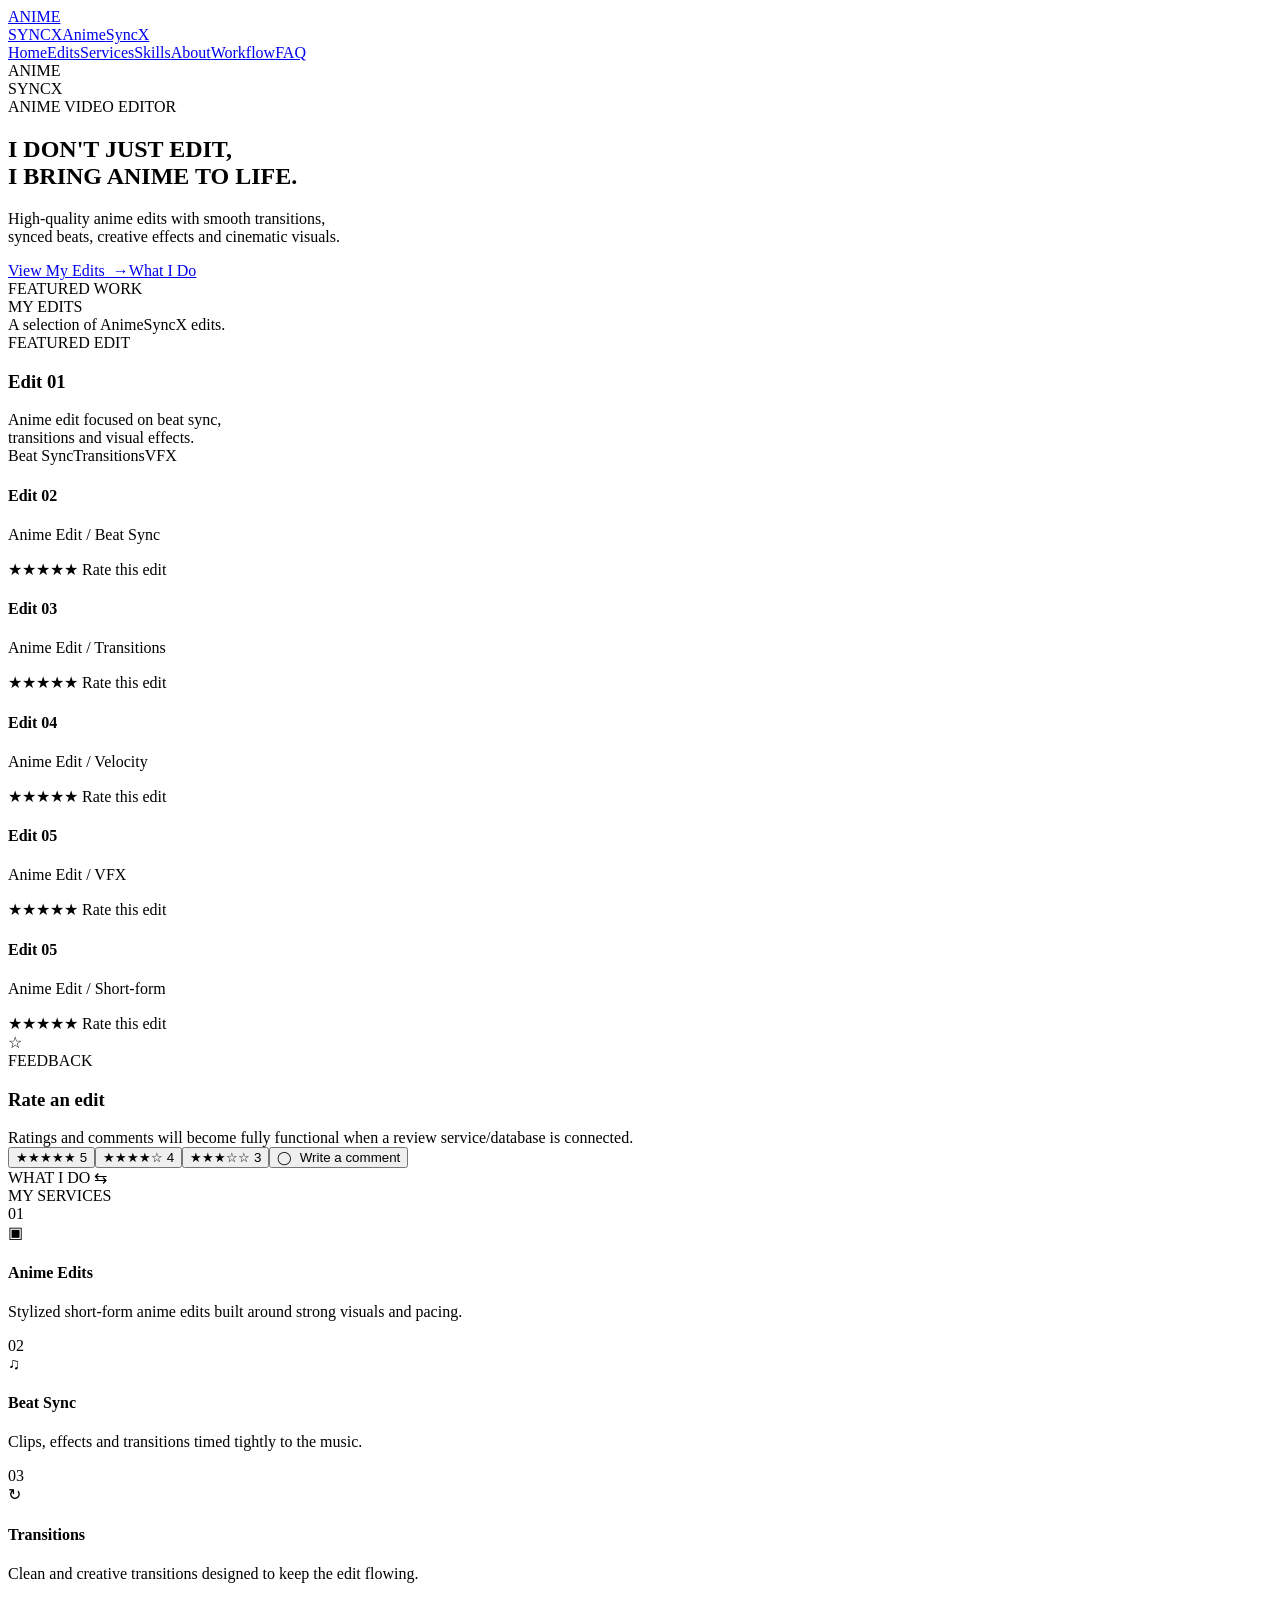
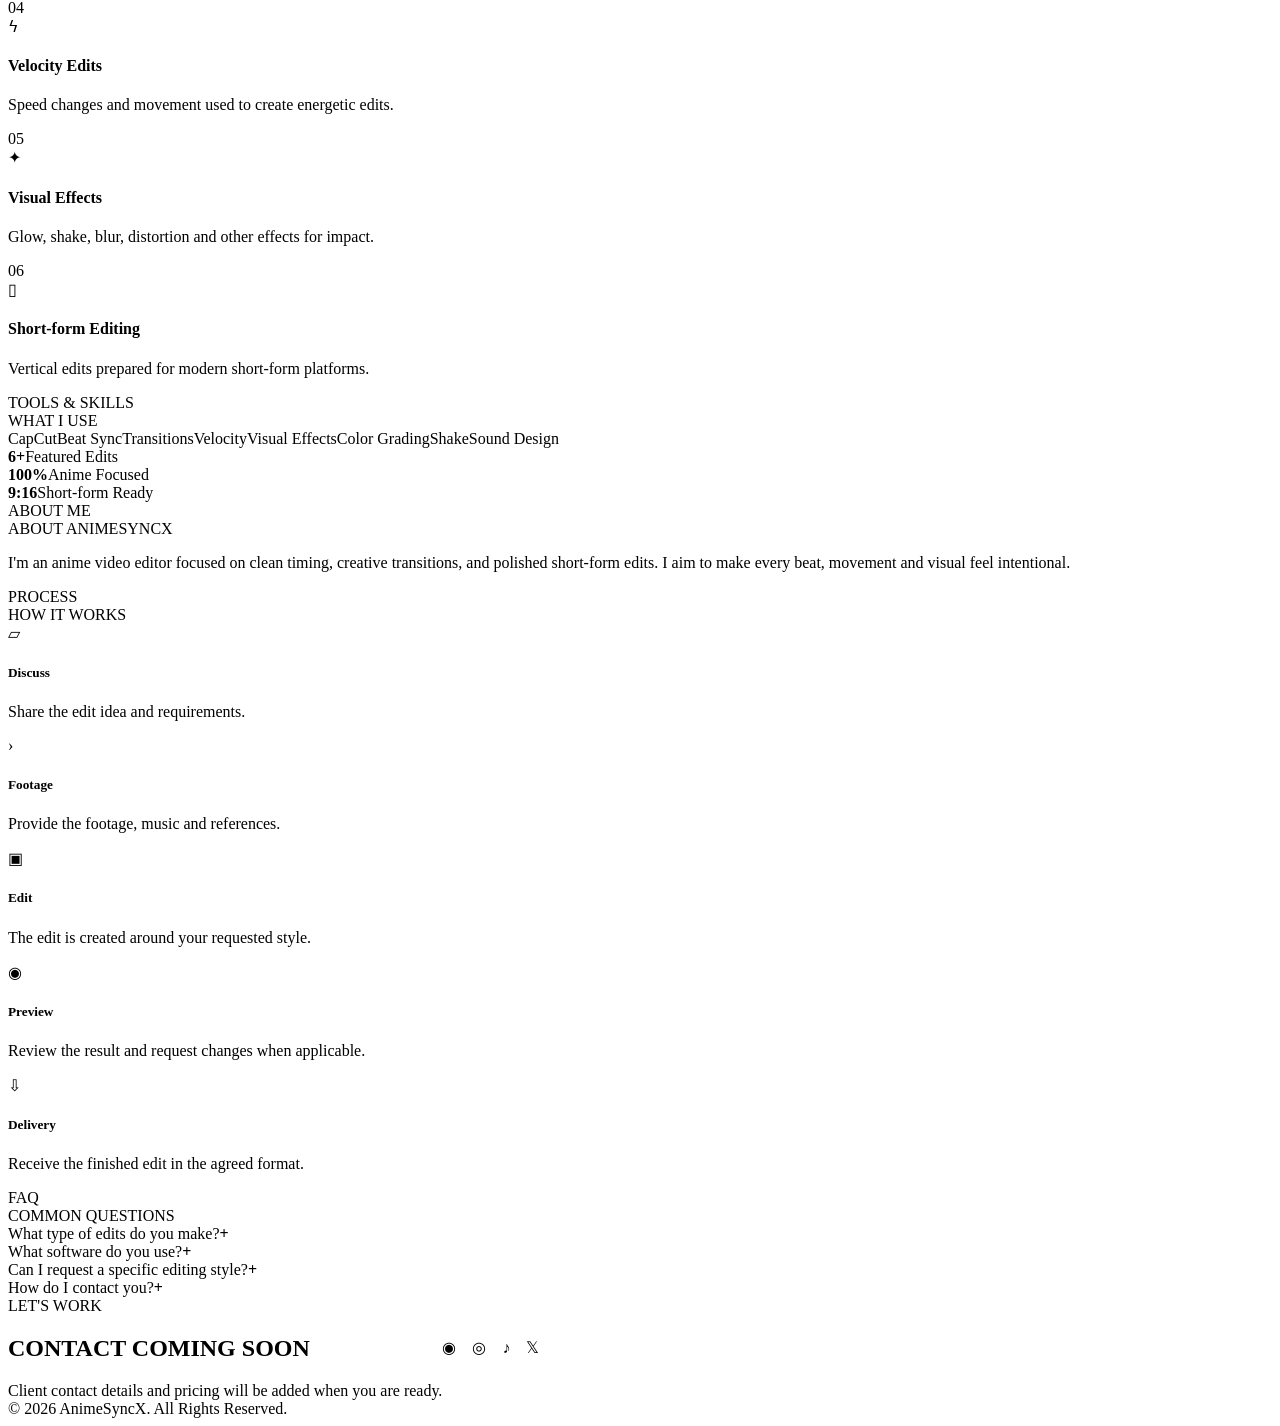
==== index.html @ 81551f5c "Rename index-1.html to index.html" ====
<!doctype html>
<html lang="en">
<head>
<meta charset="utf-8">
<meta name="viewport" content="width=device-width,initial-scale=1">
<title>AnimeSyncX — Anime Video Editor</title>
<meta name="description" content="AnimeSyncX anime video editing portfolio. Beat sync, transitions, velocity, VFX and short-form edits.">
<link rel="stylesheet" href="style.css">
</head>
<body>
<header class="nav">
  <div class="nav-inner">
    <a class="brand" href="#home"><span class="brand-logo">ANIME<br>SYNCX</span><span>Anime<span>SyncX</span></span></a>
    <nav class="nav-links">
      <a href="#home">Home</a><a href="#edits">Edits</a><a href="#services">Services</a><a href="#skills">Skills</a><a href="#about">About</a><a href="#workflow">Workflow</a><a href="#faq">FAQ</a>
    </nav>
  </div>
</header>

<main id="home">
<section class="hero">
  <div class="container hero-inner">
    <div class="hero-logo"><div class="mark">ANIME<br>SYNCX</div></div>
    <div>
      <div class="kicker">ANIME VIDEO EDITOR</div>
      <h1>I DON'T JUST EDIT,<br>I BRING <span>ANIME</span> TO LIFE.</h1>
      <p>High-quality anime edits with smooth transitions,<br>synced beats, creative effects and cinematic visuals.</p>
      <div class="btns"><a class="btn" href="#edits">View My Edits&nbsp; →</a><a class="btn alt" href="#services">What I Do</a></div>
    </div>
  </div>
</section>

<section id="edits" class="feature">
<div class="container">
  <div class="feature-grid">
    <div><div class="section-kicker">FEATURED WORK</div><div class="section-title">MY <span>EDITS</span></div><div class="small">A selection of AnimeSyncX edits.</div></div>
    <div class="featured-card">
      <div class="video" style="background-image:var(--main)"></div>
      <div class="feature-copy"><div class="section-kicker">FEATURED EDIT</div><h3>Edit 01</h3><div class="small">Anime edit focused on beat sync,<br>transitions and visual effects.</div><div class="tags"><span class="tag">Beat Sync</span><span class="tag">Transitions</span><span class="tag">VFX</span></div></div>
    </div>
  </div>
  <div class="cards">
    <article class="card"><div class="thumb" style="background-image:var(--card1)"></div><div class="card-body"><h4>Edit 02</h4><p>Anime Edit / Beat Sync</p><div class="stars">★★★★★ <span class="rate">Rate this edit</span></div></div></article>
    <article class="card"><div class="thumb" style="background-image:var(--card2)"></div><div class="card-body"><h4>Edit 03</h4><p>Anime Edit / Transitions</p><div class="stars">★★★★★ <span class="rate">Rate this edit</span></div></div></article>
    <article class="card"><div class="thumb" style="background-image:var(--card3)"></div><div class="card-body"><h4>Edit 04</h4><p>Anime Edit / Velocity</p><div class="stars">★★★★★ <span class="rate">Rate this edit</span></div></div></article>
    <article class="card"><div class="thumb" style="background-image:var(--card4)"></div><div class="card-body"><h4>Edit 05</h4><p>Anime Edit / VFX</p><div class="stars">★★★★★ <span class="rate">Rate this edit</span></div></div></article>
    <article class="card"><div class="thumb" style="background-image:var(--card5)"></div><div class="card-body"><h4>Edit 05</h4><p>Anime Edit / Short-form</p><div class="stars">★★★★★ <span class="rate">Rate this edit</span></div></div></article>
  </div>
</div>
</section>

<section class="feedback"><div class="container feedback-box">
  <div class="feedback-icon">☆</div>
  <div><div class="section-kicker">FEEDBACK</div><h3>Rate an edit</h3><div class="small">Ratings and comments will become fully functional when a review service/database is connected.</div></div>
  <div class="feedback-actions"><button class="rating-btn"><span>★★★★★</span> 5</button><button class="rating-btn"><span>★★★★</span>☆ 4</button><button class="rating-btn"><span>★★★</span>☆☆ 3</button><button class="comment-btn">◯ &nbsp;Write a comment</button></div>
</div></section>

<section id="services" class="services"><div class="container service-grid">
  <div><div class="section-kicker">WHAT I DO ⇆</div><div class="section-title">MY <span>SERVICES</span></div></div>
  <div class="services-list">
    <article class="service"><span class="service-num">01</span><div class="service-icon">▣</div><h4>Anime Edits</h4><p>Stylized short-form anime edits built around strong visuals and pacing.</p></article>
    <article class="service"><span class="service-num">02</span><div class="service-icon">♫</div><h4>Beat Sync</h4><p>Clips, effects and transitions timed tightly to the music.</p></article>
    <article class="service"><span class="service-num">03</span><div class="service-icon">↻</div><h4>Transitions</h4><p>Clean and creative transitions designed to keep the edit flowing.</p></article>
    <article class="service"><span class="service-num">04</span><div class="service-icon">ϟ</div><h4>Velocity Edits</h4><p>Speed changes and movement used to create energetic edits.</p></article>
    <article class="service"><span class="service-num">05</span><div class="service-icon">✦</div><h4>Visual Effects</h4><p>Glow, shake, blur, distortion and other effects for impact.</p></article>
    <article class="service"><span class="service-num">06</span><div class="service-icon">▯</div><h4>Short-form Editing</h4><p>Vertical edits prepared for modern short-form platforms.</p></article>
  </div>
</div></section>

<section class="info">
<div id="skills" class="skills"><div class="container" style="width:auto;margin:0"><div class="section-kicker">TOOLS &amp; SKILLS</div><div class="section-title">WHAT I <span>USE</span></div>
<div class="pills"><span class="pill">CapCut</span><span class="pill">Beat Sync</span><span class="pill">Transitions</span><span class="pill">Velocity</span><span class="pill">Visual Effects</span><span class="pill">Color Grading</span><span class="pill">Shake</span><span class="pill">Sound Design</span></div>
<div class="stats"><div class="stat"><strong>6+</strong><span>Featured Edits</span></div><div class="stat"><strong>100%</strong><span>Anime Focused</span></div><div class="stat"><strong>9:16</strong><span>Short-form Ready</span></div></div></div></div>
<div id="about" class="about"><div class="section-kicker">ABOUT ME</div><div class="section-title">ABOUT <span>ANIMESYNCX</span></div><p>I'm an anime video editor focused on clean timing, creative transitions, and polished short-form edits. I aim to make every beat, movement and visual feel intentional.</p></div>
</section>

<section id="workflow" class="workflow-faq">
<div class="workflow"><div class="container" style="width:auto"><div class="section-kicker">PROCESS</div><div class="section-title">HOW IT <span>WORKS</span></div>
<div class="steps"><div class="step"><div class="ico">▱</div><h5>Discuss</h5><p>Share the edit idea and requirements.</p></div><div class="step"><div class="ico">›</div><h5>Footage</h5><p>Provide the footage, music and references.</p></div><div class="step"><div class="ico">▣</div><h5>Edit</h5><p>The edit is created around your requested style.</p></div><div class="step"><div class="ico">◉</div><h5>Preview</h5><p>Review the result and request changes when applicable.</p></div><div class="step"><div class="ico">⇩</div><h5>Delivery</h5><p>Receive the finished edit in the agreed format.</p></div></div></div></div>
<div id="faq" class="faq"><div class="section-kicker">FAQ</div><div class="section-title">COMMON <span>QUESTIONS</span></div>
<div class="faq-item">What type of edits do you make?<b>+</b></div><div class="faq-item">What software do you use?<b>+</b></div><div class="faq-item">Can I request a specific editing style?<b>+</b></div><div class="faq-item">How do I contact you?<b>+</b></div></div>
</section>

<section class="contact"><div class="container" style="display:flex;align-items:center"><div><div class="section-kicker">LET'S WORK</div><h2>CONTACT <span>COMING SOON</span></h2><div class="small">Client contact details and pricing will be added when you are ready.</div></div><div class="social">◉　◎　♪　𝕏</div></div></section>
<footer class="footer">© 2026 AnimeSyncX. All Rights Reserved.</footer>
</main>
</body>
</html>
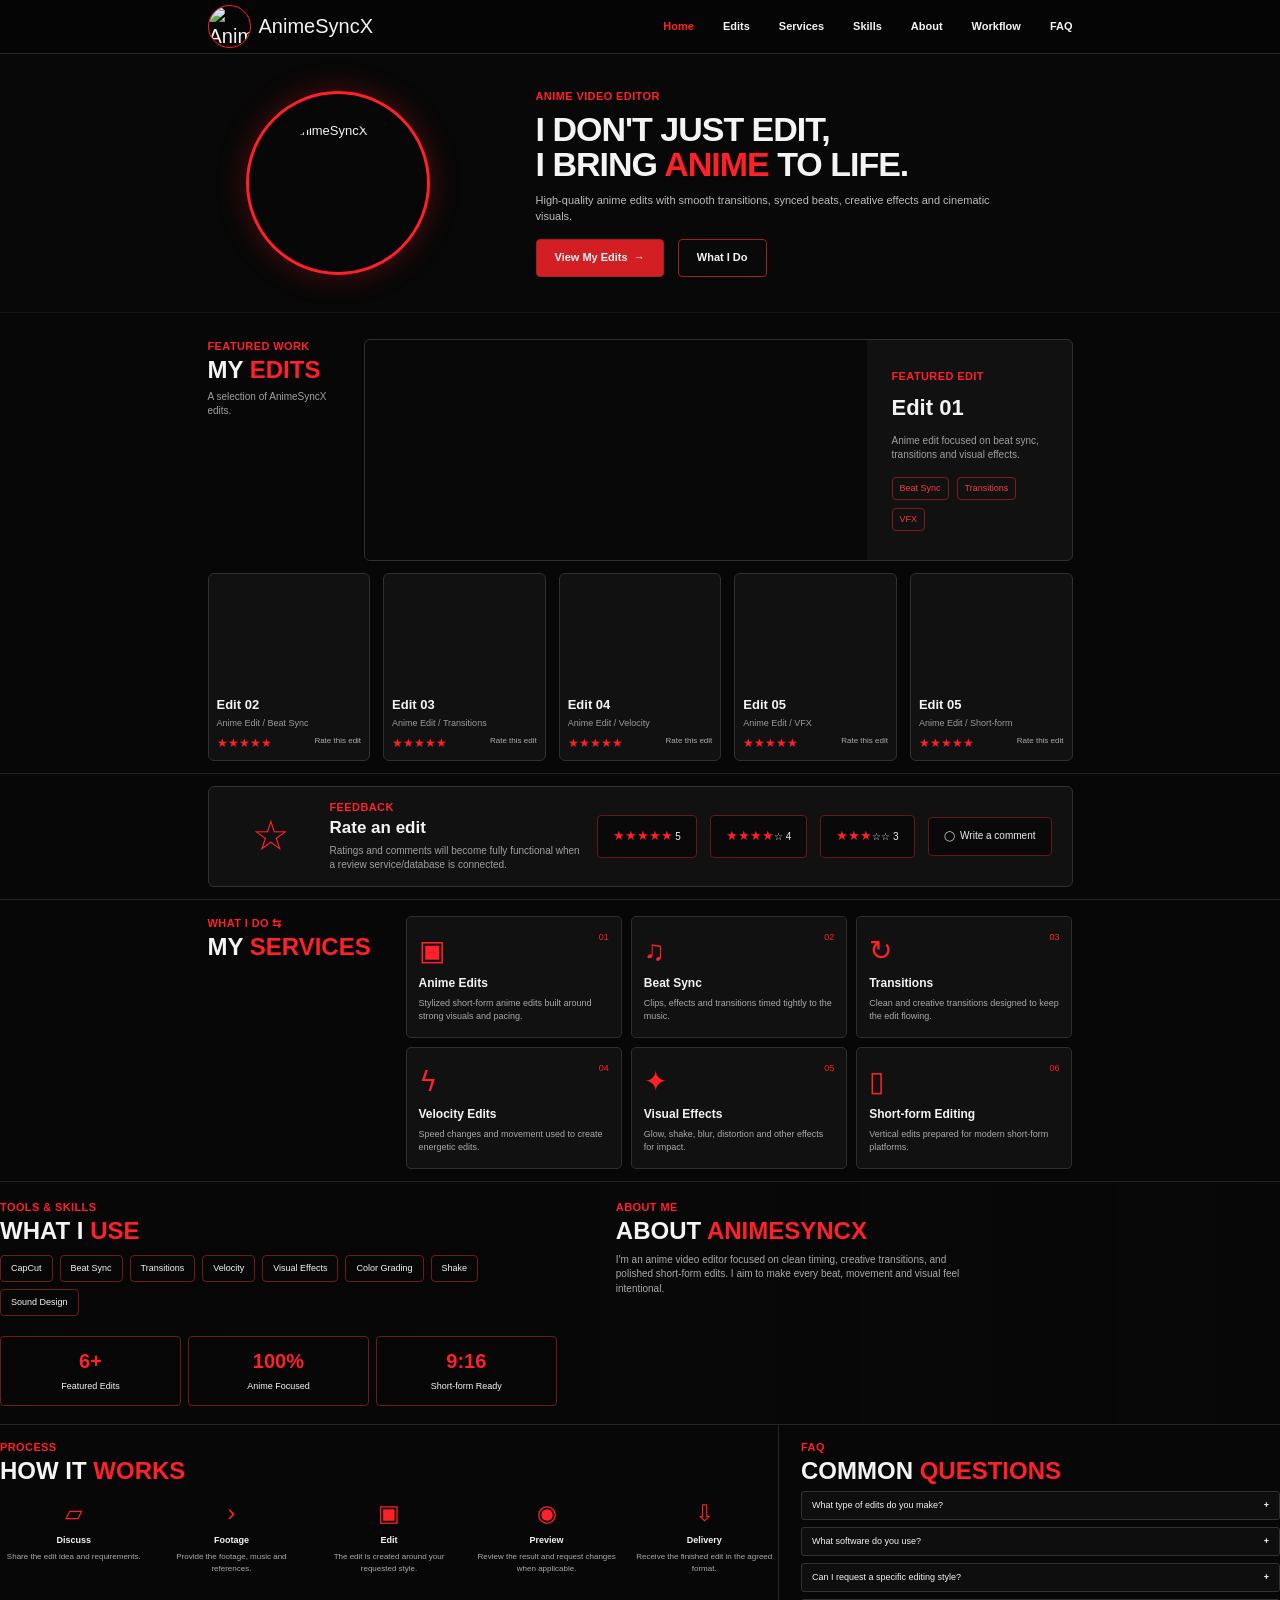
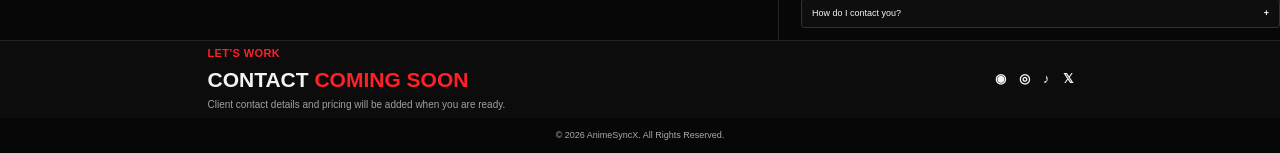
==== commit 3676a74f: "Add files via upload" ====
--- a/index.html
+++ b/index.html
@@ -4,85 +4,53 @@
 <meta charset="utf-8">
 <meta name="viewport" content="width=device-width,initial-scale=1">
 <title>AnimeSyncX — Anime Video Editor</title>
-<meta name="description" content="AnimeSyncX anime video editing portfolio. Beat sync, transitions, velocity, VFX and short-form edits.">
 <link rel="stylesheet" href="style.css">
 </head>
 <body>
-<header class="nav">
-  <div class="nav-inner">
-    <a class="brand" href="#home"><span class="brand-logo">ANIME<br>SYNCX</span><span>Anime<span>SyncX</span></span></a>
-    <nav class="nav-links">
-      <a href="#home">Home</a><a href="#edits">Edits</a><a href="#services">Services</a><a href="#skills">Skills</a><a href="#about">About</a><a href="#workflow">Workflow</a><a href="#faq">FAQ</a>
-    </nav>
-  </div>
-</header>
+<header class="nav"><div class="nav-inner">
+<a class="brand" href="#home"><img src="assets/logo.jpg" alt="AnimeSyncX logo"><span class="brand-name">Anime<span>SyncX</span></span></a>
+<nav class="nav-links"><a href="#home">Home</a><a href="#edits">Edits</a><a href="#services">Services</a><a href="#skills">Skills</a><a href="#about">About</a><a href="#workflow">Workflow</a><a href="#faq">FAQ</a></nav>
+</div></header>
 
 <main id="home">
-<section class="hero">
-  <div class="container hero-inner">
-    <div class="hero-logo"><div class="mark">ANIME<br>SYNCX</div></div>
-    <div>
-      <div class="kicker">ANIME VIDEO EDITOR</div>
-      <h1>I DON'T JUST EDIT,<br>I BRING <span>ANIME</span> TO LIFE.</h1>
-      <p>High-quality anime edits with smooth transitions,<br>synced beats, creative effects and cinematic visuals.</p>
-      <div class="btns"><a class="btn" href="#edits">View My Edits&nbsp; →</a><a class="btn alt" href="#services">What I Do</a></div>
-    </div>
-  </div>
-</section>
-
-<section id="edits" class="feature">
-<div class="container">
-  <div class="feature-grid">
-    <div><div class="section-kicker">FEATURED WORK</div><div class="section-title">MY <span>EDITS</span></div><div class="small">A selection of AnimeSyncX edits.</div></div>
-    <div class="featured-card">
-      <div class="video" style="background-image:var(--main)"></div>
-      <div class="feature-copy"><div class="section-kicker">FEATURED EDIT</div><h3>Edit 01</h3><div class="small">Anime edit focused on beat sync,<br>transitions and visual effects.</div><div class="tags"><span class="tag">Beat Sync</span><span class="tag">Transitions</span><span class="tag">VFX</span></div></div>
-    </div>
-  </div>
-  <div class="cards">
-    <article class="card"><div class="thumb" style="background-image:var(--card1)"></div><div class="card-body"><h4>Edit 02</h4><p>Anime Edit / Beat Sync</p><div class="stars">★★★★★ <span class="rate">Rate this edit</span></div></div></article>
-    <article class="card"><div class="thumb" style="background-image:var(--card2)"></div><div class="card-body"><h4>Edit 03</h4><p>Anime Edit / Transitions</p><div class="stars">★★★★★ <span class="rate">Rate this edit</span></div></div></article>
-    <article class="card"><div class="thumb" style="background-image:var(--card3)"></div><div class="card-body"><h4>Edit 04</h4><p>Anime Edit / Velocity</p><div class="stars">★★★★★ <span class="rate">Rate this edit</span></div></div></article>
-    <article class="card"><div class="thumb" style="background-image:var(--card4)"></div><div class="card-body"><h4>Edit 05</h4><p>Anime Edit / VFX</p><div class="stars">★★★★★ <span class="rate">Rate this edit</span></div></div></article>
-    <article class="card"><div class="thumb" style="background-image:var(--card5)"></div><div class="card-body"><h4>Edit 05</h4><p>Anime Edit / Short-form</p><div class="stars">★★★★★ <span class="rate">Rate this edit</span></div></div></article>
-  </div>
-</div>
-</section>
-
-<section class="feedback"><div class="container feedback-box">
-  <div class="feedback-icon">☆</div>
-  <div><div class="section-kicker">FEEDBACK</div><h3>Rate an edit</h3><div class="small">Ratings and comments will become fully functional when a review service/database is connected.</div></div>
-  <div class="feedback-actions"><button class="rating-btn"><span>★★★★★</span> 5</button><button class="rating-btn"><span>★★★★</span>☆ 4</button><button class="rating-btn"><span>★★★</span>☆☆ 3</button><button class="comment-btn">◯ &nbsp;Write a comment</button></div>
+<section class="hero"><div class="container hero-inner">
+<div class="hero-logo"><img src="assets/logo.jpg" alt="AnimeSyncX"></div>
+<div><div class="kicker">ANIME VIDEO EDITOR</div>
+<h1>I DON'T JUST EDIT,<br>I BRING <span>ANIME</span> TO LIFE.</h1>
+<p>High-quality anime edits with smooth transitions, synced beats, creative effects and cinematic visuals.</p>
+<div class="btns"><a class="btn" href="#edits">View My Edits&nbsp; →</a><a class="btn alt" href="#services">What I Do</a></div></div>
 </div></section>
 
-<section id="services" class="services"><div class="container service-grid">
-  <div><div class="section-kicker">WHAT I DO ⇆</div><div class="section-title">MY <span>SERVICES</span></div></div>
-  <div class="services-list">
-    <article class="service"><span class="service-num">01</span><div class="service-icon">▣</div><h4>Anime Edits</h4><p>Stylized short-form anime edits built around strong visuals and pacing.</p></article>
-    <article class="service"><span class="service-num">02</span><div class="service-icon">♫</div><h4>Beat Sync</h4><p>Clips, effects and transitions timed tightly to the music.</p></article>
-    <article class="service"><span class="service-num">03</span><div class="service-icon">↻</div><h4>Transitions</h4><p>Clean and creative transitions designed to keep the edit flowing.</p></article>
-    <article class="service"><span class="service-num">04</span><div class="service-icon">ϟ</div><h4>Velocity Edits</h4><p>Speed changes and movement used to create energetic edits.</p></article>
-    <article class="service"><span class="service-num">05</span><div class="service-icon">✦</div><h4>Visual Effects</h4><p>Glow, shake, blur, distortion and other effects for impact.</p></article>
-    <article class="service"><span class="service-num">06</span><div class="service-icon">▯</div><h4>Short-form Editing</h4><p>Vertical edits prepared for modern short-form platforms.</p></article>
-  </div>
-</div></section>
+<section id="edits" class="feature"><div class="container">
+<div class="feature-grid"><div><div class="section-kicker">FEATURED WORK</div><div class="section-title">MY <span>EDITS</span></div><div class="small">A selection of AnimeSyncX edits.</div></div>
+<div class="featured-card"><div class="video" style="background-image:url('assets/edit01.jpg')"></div><div class="feature-copy"><div class="section-kicker">FEATURED EDIT</div><h3>Edit 01</h3><div class="small">Anime edit focused on beat sync,<br>transitions and visual effects.</div><div class="tags"><span class="tag">Beat Sync</span><span class="tag">Transitions</span><span class="tag">VFX</span></div></div></div></div>
+<div class="cards">
+<article class="card"><div class="thumb" style="background-image:url('assets/edit02.jpg')"></div><div class="card-body"><h4>Edit 02</h4><p>Anime Edit / Beat Sync</p><div class="stars">★★★★★ <span class="rate">Rate this edit</span></div></div></article>
+<article class="card"><div class="thumb" style="background-image:url('assets/edit03.jpg')"></div><div class="card-body"><h4>Edit 03</h4><p>Anime Edit / Transitions</p><div class="stars">★★★★★ <span class="rate">Rate this edit</span></div></div></article>
+<article class="card"><div class="thumb" style="background-image:url('assets/edit04.jpg')"></div><div class="card-body"><h4>Edit 04</h4><p>Anime Edit / Velocity</p><div class="stars">★★★★★ <span class="rate">Rate this edit</span></div></div></article>
+<article class="card"><div class="thumb" style="background-image:url('assets/edit05.jpg')"></div><div class="card-body"><h4>Edit 05</h4><p>Anime Edit / VFX</p><div class="stars">★★★★★ <span class="rate">Rate this edit</span></div></div></article>
+<article class="card"><div class="thumb" style="background-image:url('assets/edit06.jpg')"></div><div class="card-body"><h4>Edit 05</h4><p>Anime Edit / Short-form</p><div class="stars">★★★★★ <span class="rate">Rate this edit</span></div></div></article>
+</div></div></section>
 
-<section class="info">
-<div id="skills" class="skills"><div class="container" style="width:auto;margin:0"><div class="section-kicker">TOOLS &amp; SKILLS</div><div class="section-title">WHAT I <span>USE</span></div>
-<div class="pills"><span class="pill">CapCut</span><span class="pill">Beat Sync</span><span class="pill">Transitions</span><span class="pill">Velocity</span><span class="pill">Visual Effects</span><span class="pill">Color Grading</span><span class="pill">Shake</span><span class="pill">Sound Design</span></div>
-<div class="stats"><div class="stat"><strong>6+</strong><span>Featured Edits</span></div><div class="stat"><strong>100%</strong><span>Anime Focused</span></div><div class="stat"><strong>9:16</strong><span>Short-form Ready</span></div></div></div></div>
-<div id="about" class="about"><div class="section-kicker">ABOUT ME</div><div class="section-title">ABOUT <span>ANIMESYNCX</span></div><p>I'm an anime video editor focused on clean timing, creative transitions, and polished short-form edits. I aim to make every beat, movement and visual feel intentional.</p></div>
-</section>
+<section class="feedback"><div class="container feedback-box"><div class="feedback-icon">☆</div><div><div class="section-kicker">FEEDBACK</div><h3>Rate an edit</h3><div class="small">Ratings and comments will become fully functional when a review service/database is connected.</div></div><div class="feedback-actions"><button class="rating-btn"><span>★★★★★</span> 5</button><button class="rating-btn"><span>★★★★</span>☆ 4</button><button class="rating-btn"><span>★★★</span>☆☆ 3</button><button class="comment-btn">◯ &nbsp;Write a comment</button></div></div></section>
 
-<section id="workflow" class="workflow-faq">
-<div class="workflow"><div class="container" style="width:auto"><div class="section-kicker">PROCESS</div><div class="section-title">HOW IT <span>WORKS</span></div>
-<div class="steps"><div class="step"><div class="ico">▱</div><h5>Discuss</h5><p>Share the edit idea and requirements.</p></div><div class="step"><div class="ico">›</div><h5>Footage</h5><p>Provide the footage, music and references.</p></div><div class="step"><div class="ico">▣</div><h5>Edit</h5><p>The edit is created around your requested style.</p></div><div class="step"><div class="ico">◉</div><h5>Preview</h5><p>Review the result and request changes when applicable.</p></div><div class="step"><div class="ico">⇩</div><h5>Delivery</h5><p>Receive the finished edit in the agreed format.</p></div></div></div></div>
-<div id="faq" class="faq"><div class="section-kicker">FAQ</div><div class="section-title">COMMON <span>QUESTIONS</span></div>
-<div class="faq-item">What type of edits do you make?<b>+</b></div><div class="faq-item">What software do you use?<b>+</b></div><div class="faq-item">Can I request a specific editing style?<b>+</b></div><div class="faq-item">How do I contact you?<b>+</b></div></div>
-</section>
+<section id="services" class="services"><div class="container service-grid"><div><div class="section-kicker">WHAT I DO ⇆</div><div class="section-title">MY <span>SERVICES</span></div></div><div class="services-list">
+<article class="service"><span class="service-num">01</span><div class="service-icon">▣</div><h4>Anime Edits</h4><p>Stylized short-form anime edits built around strong visuals and pacing.</p></article>
+<article class="service"><span class="service-num">02</span><div class="service-icon">♫</div><h4>Beat Sync</h4><p>Clips, effects and transitions timed tightly to the music.</p></article>
+<article class="service"><span class="service-num">03</span><div class="service-icon">↻</div><h4>Transitions</h4><p>Clean and creative transitions designed to keep the edit flowing.</p></article>
+<article class="service"><span class="service-num">04</span><div class="service-icon">ϟ</div><h4>Velocity Edits</h4><p>Speed changes and movement used to create energetic edits.</p></article>
+<article class="service"><span class="service-num">05</span><div class="service-icon">✦</div><h4>Visual Effects</h4><p>Glow, shake, blur, distortion and other effects for impact.</p></article>
+<article class="service"><span class="service-num">06</span><div class="service-icon">▯</div><h4>Short-form Editing</h4><p>Vertical edits prepared for modern short-form platforms.</p></article>
+</div></div></section>
+
+<section class="info"><div id="skills" class="skills"><div class="container" style="width:auto"><div class="section-kicker">TOOLS &amp; SKILLS</div><div class="section-title">WHAT I <span>USE</span></div><div class="pills"><span class="pill">CapCut</span><span class="pill">Beat Sync</span><span class="pill">Transitions</span><span class="pill">Velocity</span><span class="pill">Visual Effects</span><span class="pill">Color Grading</span><span class="pill">Shake</span><span class="pill">Sound Design</span></div><div class="stats"><div class="stat"><strong>6+</strong><span>Featured Edits</span></div><div class="stat"><strong>100%</strong><span>Anime Focused</span></div><div class="stat"><strong>9:16</strong><span>Short-form Ready</span></div></div></div></div>
+<div id="about" class="about"><div class="section-kicker">ABOUT ME</div><div class="section-title">ABOUT <span>ANIMESYNCX</span></div><p>I'm an anime video editor focused on clean timing, creative transitions, and polished short-form edits. I aim to make every beat, movement and visual feel intentional.</p></div></section>
+
+<section id="workflow" class="workflow-faq"><div class="workflow"><div class="container" style="width:auto"><div class="section-kicker">PROCESS</div><div class="section-title">HOW IT <span>WORKS</span></div><div class="steps">
+<div class="step"><div class="ico">▱</div><h5>Discuss</h5><p>Share the edit idea and requirements.</p></div><div class="step"><div class="ico">›</div><h5>Footage</h5><p>Provide the footage, music and references.</p></div><div class="step"><div class="ico">▣</div><h5>Edit</h5><p>The edit is created around your requested style.</p></div><div class="step"><div class="ico">◉</div><h5>Preview</h5><p>Review the result and request changes when applicable.</p></div><div class="step"><div class="ico">⇩</div><h5>Delivery</h5><p>Receive the finished edit in the agreed format.</p></div>
+</div></div></div><div id="faq" class="faq"><div class="section-kicker">FAQ</div><div class="section-title">COMMON <span>QUESTIONS</span></div><div class="faq-item">What type of edits do you make?<b>+</b></div><div class="faq-item">What software do you use?<b>+</b></div><div class="faq-item">Can I request a specific editing style?<b>+</b></div><div class="faq-item">How do I contact you?<b>+</b></div></div></section>
 
 <section class="contact"><div class="container" style="display:flex;align-items:center"><div><div class="section-kicker">LET'S WORK</div><h2>CONTACT <span>COMING SOON</span></h2><div class="small">Client contact details and pricing will be added when you are ready.</div></div><div class="social">◉　◎　♪　𝕏</div></div></section>
 <footer class="footer">© 2026 AnimeSyncX. All Rights Reserved.</footer>
 </main>
-</body>
-</html>
+</body></html>
--- a/style.css
+++ b/style.css
@@ -0,0 +1,183 @@
+/* AnimeSyncX — responsive recreation */
+:root{
+  --bg:#070707;--panel:#111;--red:#ff2028;--red-dark:#8e171c;
+  --text:#f4f4f4;--muted:#a8a8a8;--line:#2b2b2b;--max:865px;
+}
+*{box-sizing:border-box}
+html{scroll-behavior:smooth}
+body{margin:0;background:var(--bg);color:var(--text);font-family:Arial,Helvetica,sans-serif;font-size:13px;line-height:1.45}
+a{color:inherit;text-decoration:none}
+button{font:inherit}
+.container{width:min(calc(100% - 40px),var(--max));margin:auto}
+
+/* NAV */
+.nav{height:54px;background:#050505;border-bottom:1px solid #252525;display:flex;align-items:center;position:sticky;top:0;z-index:20}
+.nav-inner{width:min(calc(100% - 40px),var(--max));margin:auto;display:flex;align-items:center;justify-content:space-between}
+.brand{display:flex;align-items:center;gap:8px;font-size:20px}
+.brand img{width:43px;height:43px;border-radius:50%;object-fit:cover;border:1px solid var(--red)}
+.brand-name{font-weight:400}.brand-name b{color:var(--red);font-weight:400}
+.nav-links{display:flex;gap:29px;font-size:11px;font-weight:700}
+.nav-links a:first-child{color:var(--red)}
+
+/* HERO */
+.hero{background:#080808 url("assets/hero-bg.jpg") center/cover no-repeat;border-bottom:1px solid #171717}
+.hero-inner{min-height:258px;display:grid;grid-template-columns:310px 1fr;align-items:center;gap:18px}
+.hero-logo{width:184px;height:184px;border:3px solid var(--red);border-radius:50%;margin-left:38px;background:#070707;display:grid;place-items:center;box-shadow:0 0 30px rgba(255,20,30,.28)}
+.hero-logo img{width:68%;height:68%;object-fit:cover;border-radius:50%}
+.kicker,.section-kicker{color:var(--red);font-size:11px;font-weight:800;letter-spacing:.4px;text-transform:uppercase}
+.hero h1{font-size:34px;line-height:1.03;margin:7px 0 11px;font-weight:900;letter-spacing:-1px}
+.hero h1 span,.section-title span{color:var(--red)}
+.hero p{color:#bdbdbd;max-width:470px;margin:0 0 15px;font-size:11px}
+.btns{display:flex;gap:14px}
+.btn{padding:10px 18px;border:1px solid #9d2024;border-radius:4px;background:#d31e24;font-size:11px;font-weight:800}
+.btn.alt{background:#090909}
+
+/* FEATURED */
+.feature{padding:26px 0 12px;border-bottom:1px solid #222}
+.feature-grid{display:grid;grid-template-columns:140px 1fr;gap:16px}
+.section-title{font-size:24px;line-height:1;margin:3px 0 8px;font-weight:900}
+.small{font-size:10px;color:#a0a0a0}
+.featured-card{border:1px solid #303030;border-radius:6px;background:#111;display:grid;grid-template-columns:1fr 205px;overflow:hidden}
+.video{min-height:170px;background:#080808 center/cover no-repeat}
+.feature-copy{padding:29px 25px}
+.feature-copy h3{font-size:22px;margin:7px 0 10px}
+.tags{display:flex;gap:8px;flex-wrap:wrap;margin-top:14px}
+.tag{border:1px solid #7d1d22;color:#f53b40;padding:4px 7px;border-radius:4px;font-size:9px}
+.cards{display:grid;grid-template-columns:repeat(5,1fr);gap:13px;margin-top:12px}
+.card{border:1px solid #303030;background:#111;border-radius:6px;overflow:hidden}
+.thumb{height:114px;background-position:center;background-size:cover;background-repeat:no-repeat}
+.card-body{padding:8px}
+.card h4{margin:0 0 2px;font-size:13px}
+.card p{margin:0;color:#9b9b9b;font-size:9px}
+.stars{color:var(--red);font-size:12px;margin-top:5px}
+.rate{float:right;color:#aaa;font-size:8px}
+
+/* FEEDBACK */
+.feedback{padding:12px 0;border-bottom:1px solid #222}
+.feedback-box{border:1px solid #303030;border-radius:6px;background:#111;min-height:94px;display:grid;grid-template-columns:85px 1fr auto;align-items:center;gap:16px;padding:13px 20px}
+.feedback-icon{font-size:42px;color:var(--red);text-align:center}
+.feedback-box h3{margin:0 0 3px;font-size:17px}
+.feedback-actions{display:flex;gap:13px;align-items:center}
+.rating-btn,.comment-btn{background:#090909;border:1px solid #64181c;color:#eee;border-radius:4px;padding:11px 15px;font-size:10px}
+.rating-btn span{color:var(--red);font-size:13px}
+
+/* SERVICES */
+.services{padding:16px 0 12px;border-bottom:1px solid #222}
+.service-grid{display:grid;grid-template-columns:180px 1fr;gap:18px}
+.services-list{display:grid;grid-template-columns:repeat(3,1fr);gap:9px}
+.service{border:1px solid #2e2e2e;background:#111;border-radius:5px;padding:14px 12px;min-height:90px}
+.service-icon{color:var(--red);font-size:28px}
+.service-num{color:var(--red);font-size:9px;float:right}
+.service h4{font-size:12px;margin:4px 0}.service p{font-size:9px;color:#aaa;margin:0}
+
+/* SKILLS + ABOUT */
+.info{display:grid;grid-template-columns:1fr 1.2fr;border-bottom:1px solid #242424}
+.skills,.about{padding:18px 0}
+.skills{padding-right:25px}
+.about{padding-left:34px;background:linear-gradient(90deg,rgba(8,8,8,.94),rgba(8,8,8,.55)),url("assets/about-bg.jpg") center/cover no-repeat}
+.pills{display:flex;flex-wrap:wrap;gap:7px;margin:12px 0 20px}
+.pill{border:1px solid #6e1b1f;padding:6px 10px;border-radius:4px;font-size:9px}
+.stats{display:grid;grid-template-columns:repeat(3,1fr);gap:7px}
+.stat{border:1px solid #6e1b1f;border-radius:4px;text-align:center;padding:10px 4px}
+.stat strong{display:block;color:var(--red);font-size:20px}.stat span{font-size:9px}
+.about p{font-size:10px;color:#aaa;max-width:350px}
+
+/* WORKFLOW / FAQ */
+.workflow-faq{display:grid;grid-template-columns:1.55fr 1fr;border-bottom:1px solid #242424}
+.workflow,.faq{padding:15px 0 12px}
+.faq{padding-left:22px;border-left:1px solid #242424}
+.steps{display:grid;grid-template-columns:repeat(5,1fr);gap:10px;margin-top:14px}
+.step{text-align:center}.step .ico{color:var(--red);font-size:23px}.step h5{margin:4px 0;font-size:9px}.step p{font-size:8px;color:#aaa;margin:0}
+.faq-item{border:1px solid #313131;background:#0e0e0e;margin-top:7px;padding:7px 10px;border-radius:3px;font-size:9px;display:flex;justify-content:space-between}
+
+/* CONTACT */
+.contact{min-height:77px;background:#0c0c0c url("assets/hero-bg.jpg") right center/cover no-repeat;display:flex;align-items:center}
+.contact h2{font-size:21px;margin:3px 0}.contact h2 span{color:var(--red)}
+.social{margin-left:auto;font-weight:900}
+.footer{height:35px;display:flex;align-items:center;justify-content:center;color:#aaa;font-size:9px}
+
+/* TABLET */
+@media(max-width:760px){
+  body{font-size:14px}
+  .container,.nav-inner{width:min(calc(100% - 32px),var(--max))}
+  .nav{height:62px}
+  .nav-links{gap:15px;font-size:10px}
+  .brand{font-size:18px}
+  .brand img{width:40px;height:40px}
+
+  .hero{background-position:center}
+  .hero-inner{min-height:auto;display:flex;flex-direction:column;justify-content:center;text-align:center;padding:42px 0 48px;gap:28px}
+  .hero-logo{width:170px;height:170px;margin:0 auto}
+  .hero h1{font-size:31px}
+  .hero p{max-width:620px;font-size:13px;margin:0 auto 18px}
+  .btns{justify-content:center}
+
+  .feature{padding:28px 0 16px}
+  .feature-grid{display:block}
+  .feature-grid>.small{display:block}
+  .featured-card{margin-top:22px;display:block}
+  .video{height:220px;min-height:0;background-position:center}
+  .feature-copy{padding:20px}
+  .feature-copy h3{font-size:21px}
+  .cards{grid-template-columns:repeat(2,1fr);gap:12px}
+
+  .feedback-box{grid-template-columns:70px 1fr;gap:12px}
+  .feedback-actions{grid-column:1/-1;justify-content:flex-start;flex-wrap:wrap}
+
+  .service-grid{grid-template-columns:1fr}
+  .services-list{grid-template-columns:repeat(2,1fr)}
+
+  .info{grid-template-columns:1fr}
+  .skills{padding-right:0}
+  .about{padding-left:0;padding-top:22px;min-height:260px}
+
+  .workflow-faq{grid-template-columns:1fr}
+  .faq{padding-left:0;border-left:0;border-top:1px solid #242424;padding-top:20px}
+  .steps{grid-template-columns:repeat(5,1fr)}
+
+  .contact{padding:18px 0}
+}
+
+/* PHONE — prevents the broken/collapsed mobile layout */
+@media(max-width:520px){
+  .container,.nav-inner{width:calc(100% - 28px)}
+  .nav{height:58px}
+  .nav-inner{justify-content:flex-start}
+  .nav-links{display:none}
+  .brand{font-size:20px}
+  .brand img{width:40px;height:40px}
+
+  .hero-inner{padding:38px 0 42px;gap:24px}
+  .hero-logo{width:150px;height:150px}
+  .hero h1{font-size:28px;line-height:1.05;letter-spacing:-.5px}
+  .hero p{font-size:12px;line-height:1.6}
+  .btns{gap:10px}
+  .btn{padding:10px 13px;font-size:11px}
+
+  .section-title{font-size:23px}
+  .feature-grid>.small{font-size:12px}
+  .featured-card{margin-top:18px}
+  .video{height:205px}
+  .feature-copy{padding:17px}
+  .feature-copy .small{font-size:12px}
+  .cards{grid-template-columns:1fr 1fr}
+  .thumb{height:150px}
+  .card-body{padding:9px}
+  .card h4{font-size:13px}.card p{font-size:10px}
+
+  .feedback-box{grid-template-columns:1fr;text-align:center;padding:16px}
+  .feedback-actions{justify-content:center}
+
+  .services-list{grid-template-columns:1fr}
+  .service{min-height:0}
+  .about{min-height:230px}
+  .stats{grid-template-columns:1fr 1fr 1fr}
+  .stat strong{font-size:18px}
+
+  .steps{grid-template-columns:repeat(2,1fr);gap:18px}
+  .step p{font-size:10px}
+  .faq-item{font-size:11px;padding:10px}
+  .contact{text-align:center}
+  .contact .container{display:block!important}
+  .social{margin-top:14px}
+}
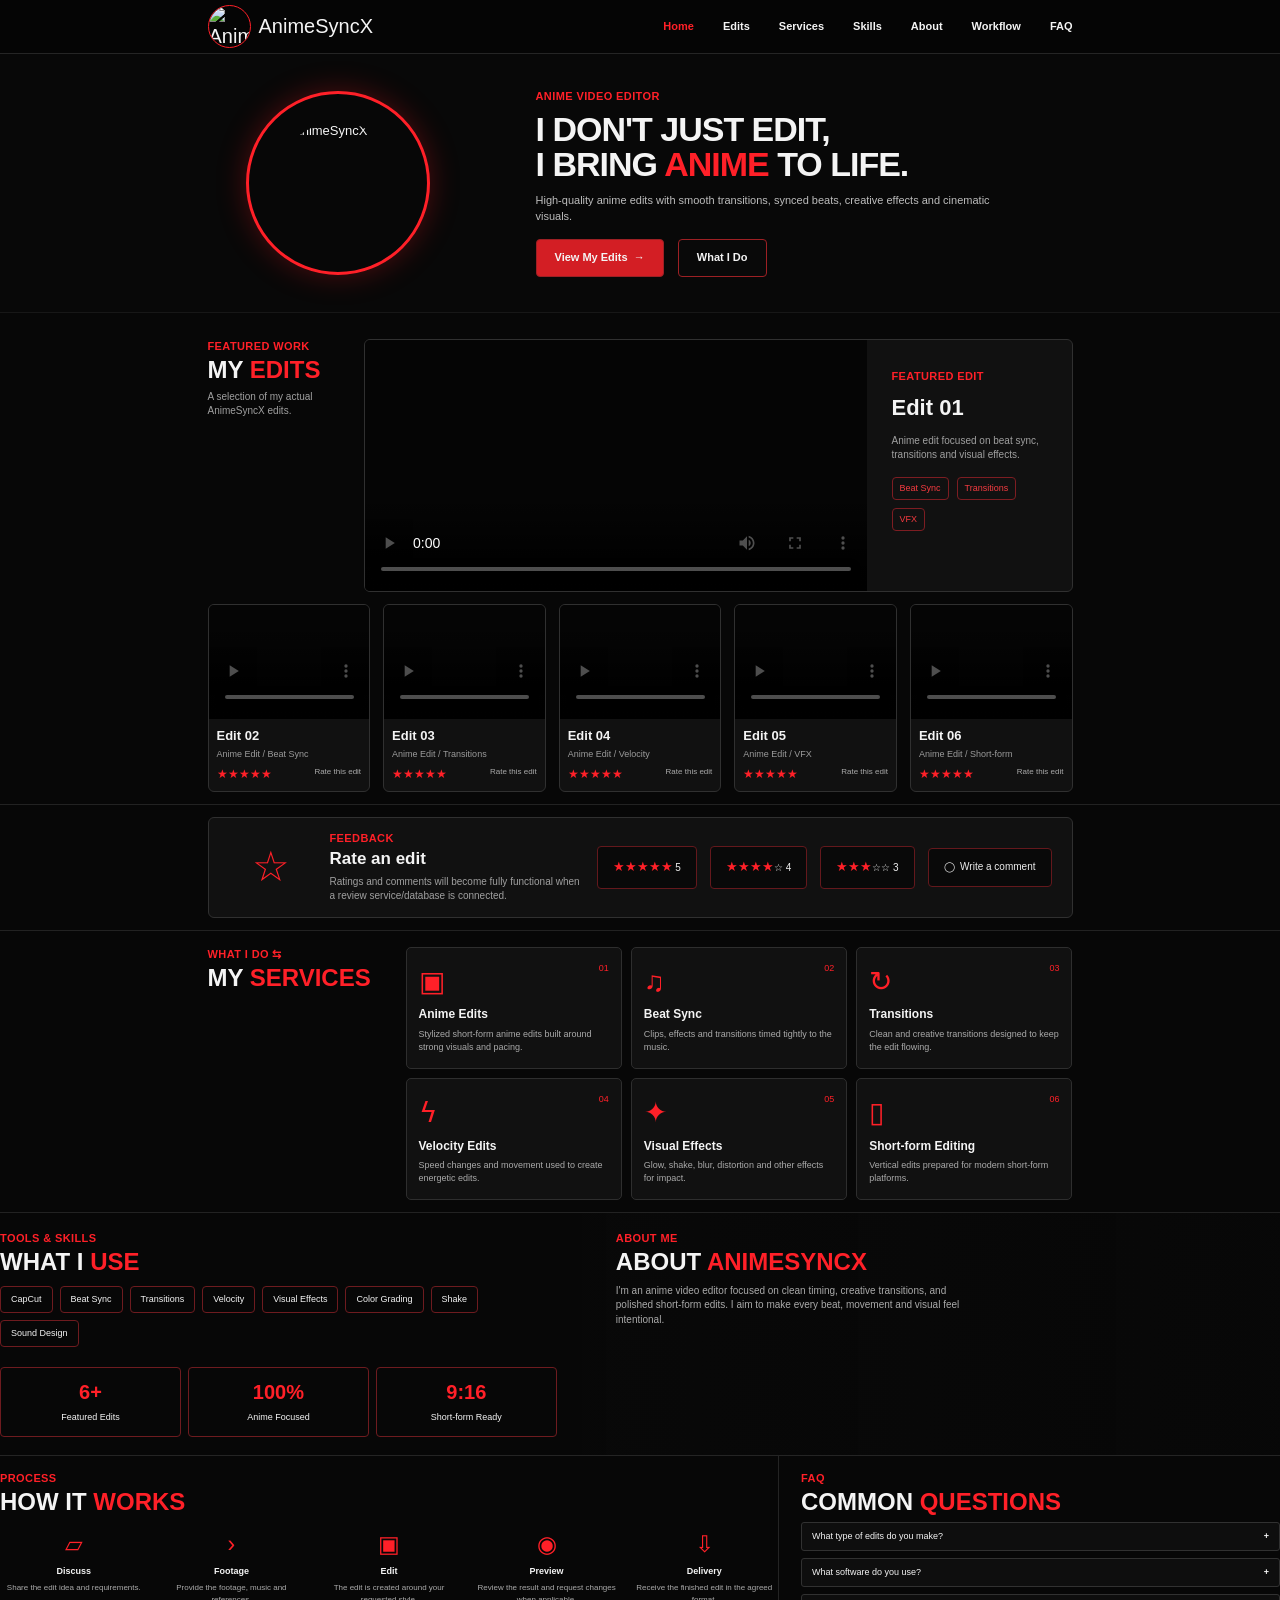
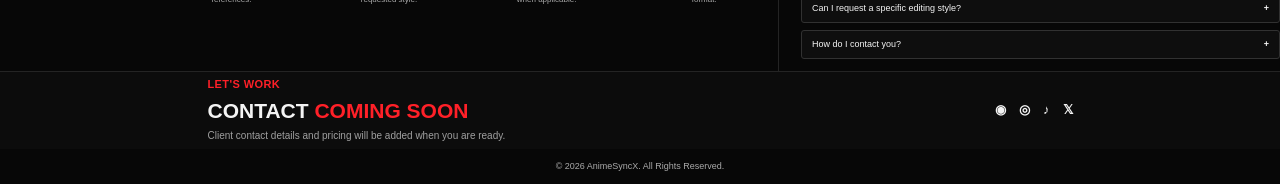
==== commit 73f7b627: "Add files via upload" ====
--- a/index.html
+++ b/index.html
@@ -8,13 +8,13 @@
 </head>
 <body>
 <header class="nav"><div class="nav-inner">
-<a class="brand" href="#home"><img src="assets/logo.jpg" alt="AnimeSyncX logo"><span class="brand-name">Anime<span>SyncX</span></span></a>
+<a class="brand" href="#home"><img src="logo.png" alt="AnimeSyncX logo"><span class="brand-name">Anime<span>SyncX</span></span></a>
 <nav class="nav-links"><a href="#home">Home</a><a href="#edits">Edits</a><a href="#services">Services</a><a href="#skills">Skills</a><a href="#about">About</a><a href="#workflow">Workflow</a><a href="#faq">FAQ</a></nav>
 </div></header>
 
 <main id="home">
 <section class="hero"><div class="container hero-inner">
-<div class="hero-logo"><img src="assets/logo.jpg" alt="AnimeSyncX"></div>
+<div class="hero-logo"><img src="logo.png" alt="AnimeSyncX"></div>
 <div><div class="kicker">ANIME VIDEO EDITOR</div>
 <h1>I DON'T JUST EDIT,<br>I BRING <span>ANIME</span> TO LIFE.</h1>
 <p>High-quality anime edits with smooth transitions, synced beats, creative effects and cinematic visuals.</p>
@@ -22,14 +22,14 @@
 </div></section>
 
 <section id="edits" class="feature"><div class="container">
-<div class="feature-grid"><div><div class="section-kicker">FEATURED WORK</div><div class="section-title">MY <span>EDITS</span></div><div class="small">A selection of AnimeSyncX edits.</div></div>
-<div class="featured-card"><div class="video" style="background-image:url('assets/edit01.jpg')"></div><div class="feature-copy"><div class="section-kicker">FEATURED EDIT</div><h3>Edit 01</h3><div class="small">Anime edit focused on beat sync,<br>transitions and visual effects.</div><div class="tags"><span class="tag">Beat Sync</span><span class="tag">Transitions</span><span class="tag">VFX</span></div></div></div></div>
+<div class="feature-grid"><div><div class="section-kicker">FEATURED WORK</div><div class="section-title">MY <span>EDITS</span></div><div class="small">A selection of my actual AnimeSyncX edits.</div></div>
+<div class="featured-card"><video class="featured-video" controls preload="metadata" poster="edit1-poster.jpg"><source src="edit1.mp4" type="video/mp4"></video><div class="feature-copy"><div class="section-kicker">FEATURED EDIT</div><h3>Edit 01</h3><div class="small">Anime edit focused on beat sync,<br>transitions and visual effects.</div><div class="tags"><span class="tag">Beat Sync</span><span class="tag">Transitions</span><span class="tag">VFX</span></div></div></div></div>
 <div class="cards">
-<article class="card"><div class="thumb" style="background-image:url('assets/edit02.jpg')"></div><div class="card-body"><h4>Edit 02</h4><p>Anime Edit / Beat Sync</p><div class="stars">★★★★★ <span class="rate">Rate this edit</span></div></div></article>
-<article class="card"><div class="thumb" style="background-image:url('assets/edit03.jpg')"></div><div class="card-body"><h4>Edit 03</h4><p>Anime Edit / Transitions</p><div class="stars">★★★★★ <span class="rate">Rate this edit</span></div></div></article>
-<article class="card"><div class="thumb" style="background-image:url('assets/edit04.jpg')"></div><div class="card-body"><h4>Edit 04</h4><p>Anime Edit / Velocity</p><div class="stars">★★★★★ <span class="rate">Rate this edit</span></div></div></article>
-<article class="card"><div class="thumb" style="background-image:url('assets/edit05.jpg')"></div><div class="card-body"><h4>Edit 05</h4><p>Anime Edit / VFX</p><div class="stars">★★★★★ <span class="rate">Rate this edit</span></div></div></article>
-<article class="card"><div class="thumb" style="background-image:url('assets/edit06.jpg')"></div><div class="card-body"><h4>Edit 05</h4><p>Anime Edit / Short-form</p><div class="stars">★★★★★ <span class="rate">Rate this edit</span></div></div></article>
+<article class="card"><video class="thumb-video" controls preload="metadata" poster="edit2-poster.jpg"><source src="edit2.mp4" type="video/mp4"></video><div class="card-body"><h4>Edit 02</h4><p>Anime Edit / Beat Sync</p><div class="stars">★★★★★ <span class="rate">Rate this edit</span></div></div></article>
+<article class="card"><video class="thumb-video" controls preload="metadata" poster="edit3-poster.jpg"><source src="edit3.mp4" type="video/mp4"></video><div class="card-body"><h4>Edit 03</h4><p>Anime Edit / Transitions</p><div class="stars">★★★★★ <span class="rate">Rate this edit</span></div></div></article>
+<article class="card"><video class="thumb-video" controls preload="metadata" poster="edit4-poster.jpg"><source src="edit4.mp4" type="video/mp4"></video><div class="card-body"><h4>Edit 04</h4><p>Anime Edit / Velocity</p><div class="stars">★★★★★ <span class="rate">Rate this edit</span></div></div></article>
+<article class="card"><video class="thumb-video" controls preload="metadata" poster="edit5-poster.jpg"><source src="edit5.mp4" type="video/mp4"></video><div class="card-body"><h4>Edit 05</h4><p>Anime Edit / VFX</p><div class="stars">★★★★★ <span class="rate">Rate this edit</span></div></div></article>
+<article class="card"><video class="thumb-video" controls preload="metadata" poster="edit6-poster.jpg"><source src="edit6.mp4" type="video/mp4"></video><div class="card-body"><h4>Edit 06</h4><p>Anime Edit / Short-form</p><div class="stars">★★★★★ <span class="rate">Rate this edit</span></div></div></article>
 </div></div></section>
 
 <section class="feedback"><div class="container feedback-box"><div class="feedback-icon">☆</div><div><div class="section-kicker">FEEDBACK</div><h3>Rate an edit</h3><div class="small">Ratings and comments will become fully functional when a review service/database is connected.</div></div><div class="feedback-actions"><button class="rating-btn"><span>★★★★★</span> 5</button><button class="rating-btn"><span>★★★★</span>☆ 4</button><button class="rating-btn"><span>★★★</span>☆☆ 3</button><button class="comment-btn">◯ &nbsp;Write a comment</button></div></div></section>
--- a/style.css
+++ b/style.css
@@ -20,7 +20,7 @@
 .nav-links a:first-child{color:var(--red)}
 
 /* HERO */
-.hero{background:#080808 url("assets/hero-bg.jpg") center/cover no-repeat;border-bottom:1px solid #171717}
+.hero{background:#080808 url("hero-bg.jpg") center/cover no-repeat;border-bottom:1px solid #171717}
 .hero-inner{min-height:258px;display:grid;grid-template-columns:310px 1fr;align-items:center;gap:18px}
 .hero-logo{width:184px;height:184px;border:3px solid var(--red);border-radius:50%;margin-left:38px;background:#070707;display:grid;place-items:center;box-shadow:0 0 30px rgba(255,20,30,.28)}
 .hero-logo img{width:68%;height:68%;object-fit:cover;border-radius:50%}
@@ -74,7 +74,7 @@
 .info{display:grid;grid-template-columns:1fr 1.2fr;border-bottom:1px solid #242424}
 .skills,.about{padding:18px 0}
 .skills{padding-right:25px}
-.about{padding-left:34px;background:linear-gradient(90deg,rgba(8,8,8,.94),rgba(8,8,8,.55)),url("assets/about-bg.jpg") center/cover no-repeat}
+.about{padding-left:34px;background:linear-gradient(90deg,rgba(8,8,8,.94),rgba(8,8,8,.55)),url("about-bg.jpg") center/cover no-repeat}
 .pills{display:flex;flex-wrap:wrap;gap:7px;margin:12px 0 20px}
 .pill{border:1px solid #6e1b1f;padding:6px 10px;border-radius:4px;font-size:9px}
 .stats{display:grid;grid-template-columns:repeat(3,1fr);gap:7px}
@@ -91,7 +91,7 @@
 .faq-item{border:1px solid #313131;background:#0e0e0e;margin-top:7px;padding:7px 10px;border-radius:3px;font-size:9px;display:flex;justify-content:space-between}
 
 /* CONTACT */
-.contact{min-height:77px;background:#0c0c0c url("assets/hero-bg.jpg") right center/cover no-repeat;display:flex;align-items:center}
+.contact{min-height:77px;background:#0c0c0c url("hero-bg.jpg") right center/cover no-repeat;display:flex;align-items:center}
 .contact h2{font-size:21px;margin:3px 0}.contact h2 span{color:var(--red)}
 .social{margin-left:auto;font-weight:900}
 .footer{height:35px;display:flex;align-items:center;justify-content:center;color:#aaa;font-size:9px}
@@ -181,3 +181,16 @@
   .contact .container{display:block!important}
   .social{margin-top:14px}
 }
+
+/* Real uploaded edits */
+.featured-video{width:100%;height:100%;min-height:170px;display:block;background:#050505;object-fit:cover}
+.thumb-video{display:block;width:100%;height:114px;object-fit:cover;background:#050505}
+video{accent-color:#ff2028}
+@media(max-width:760px){
+  .featured-video{height:220px;min-height:220px}
+  .thumb-video{height:150px}
+}
+@media(max-width:520px){
+  .featured-video{height:205px;min-height:205px}
+  .thumb-video{height:150px}
+}
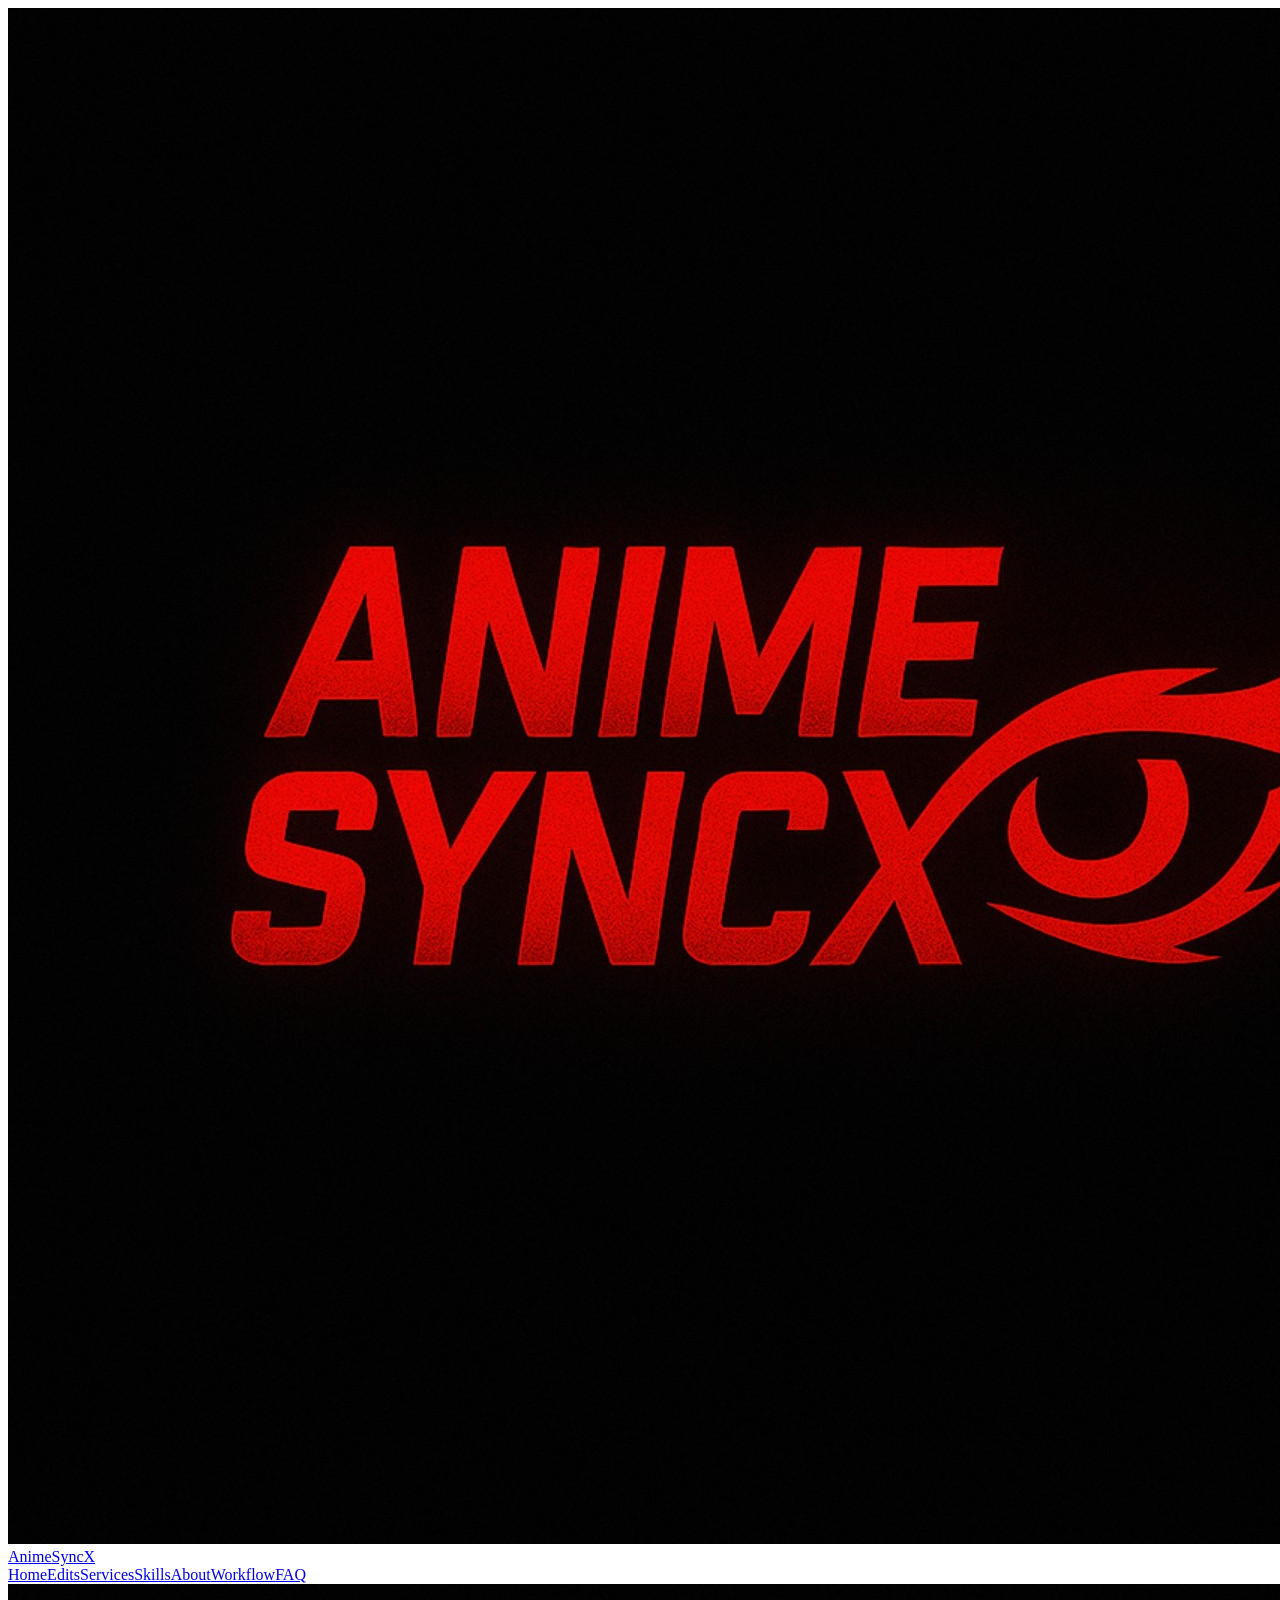
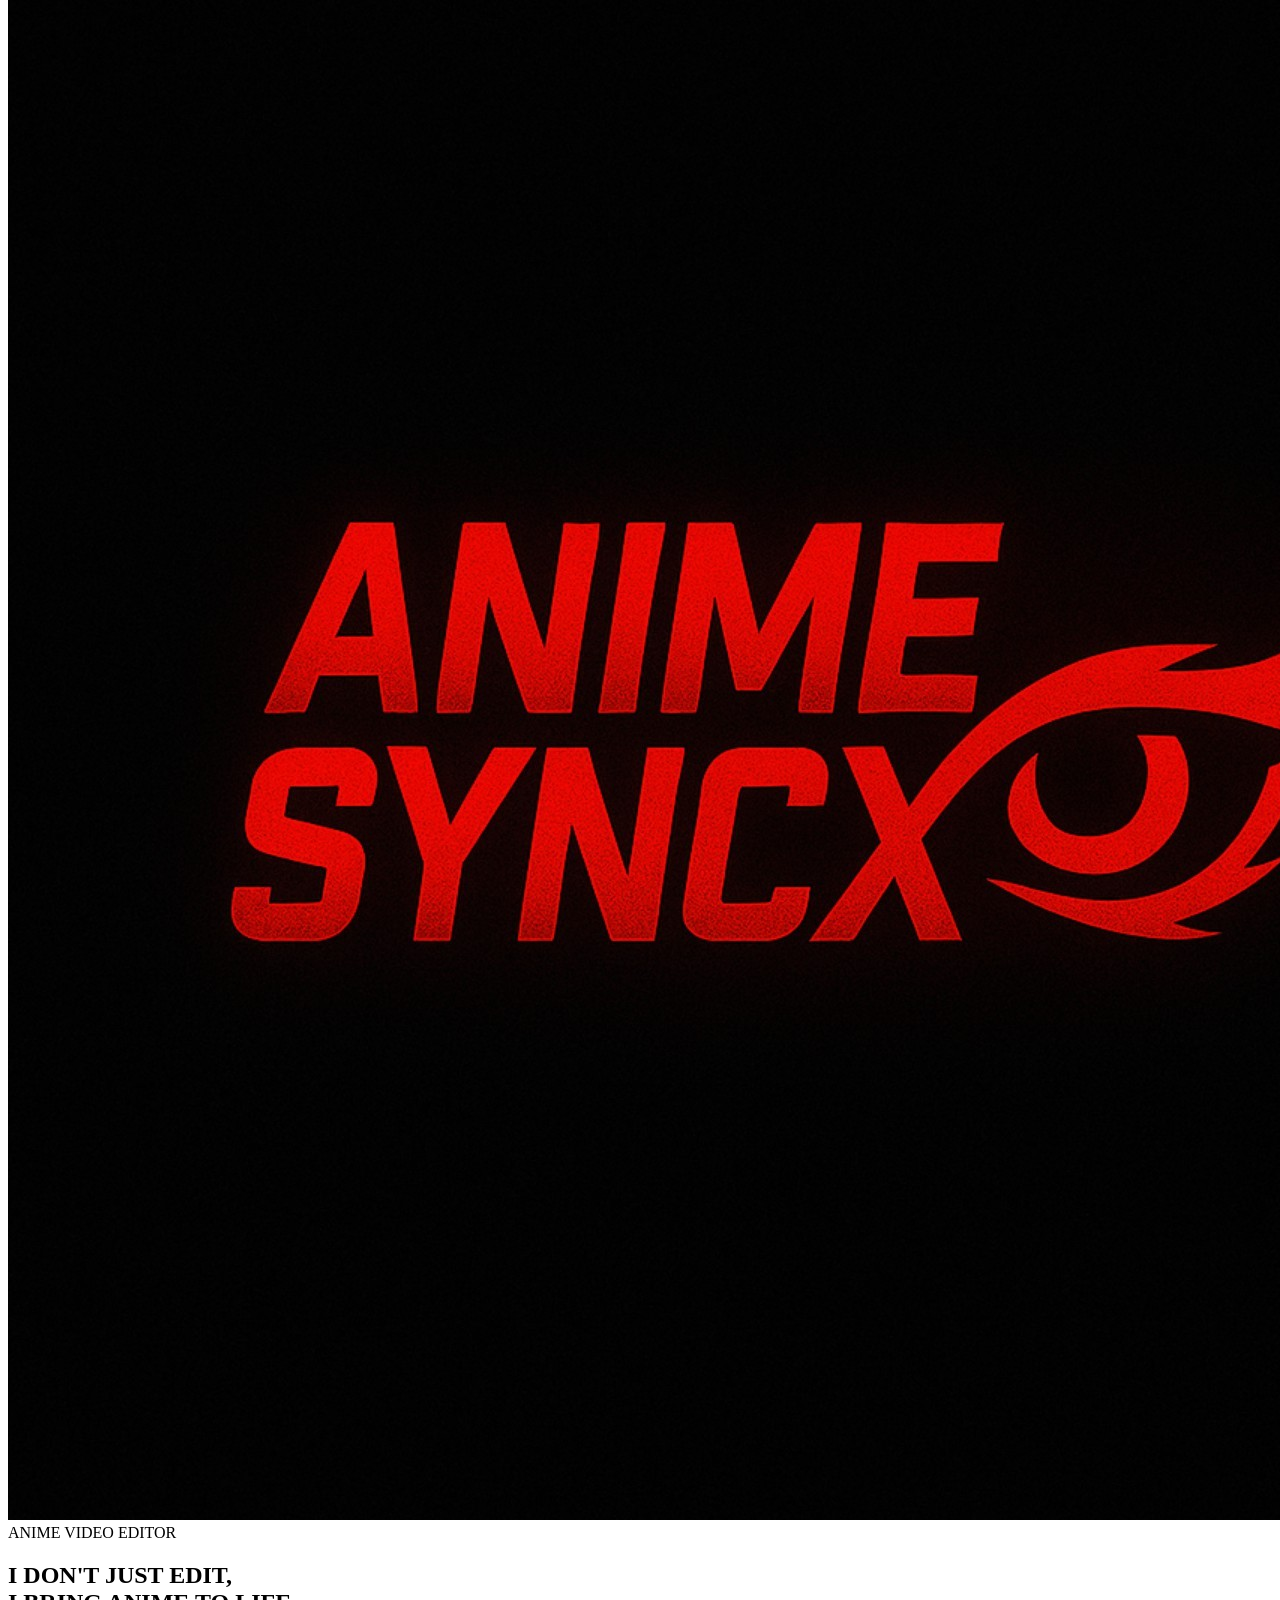
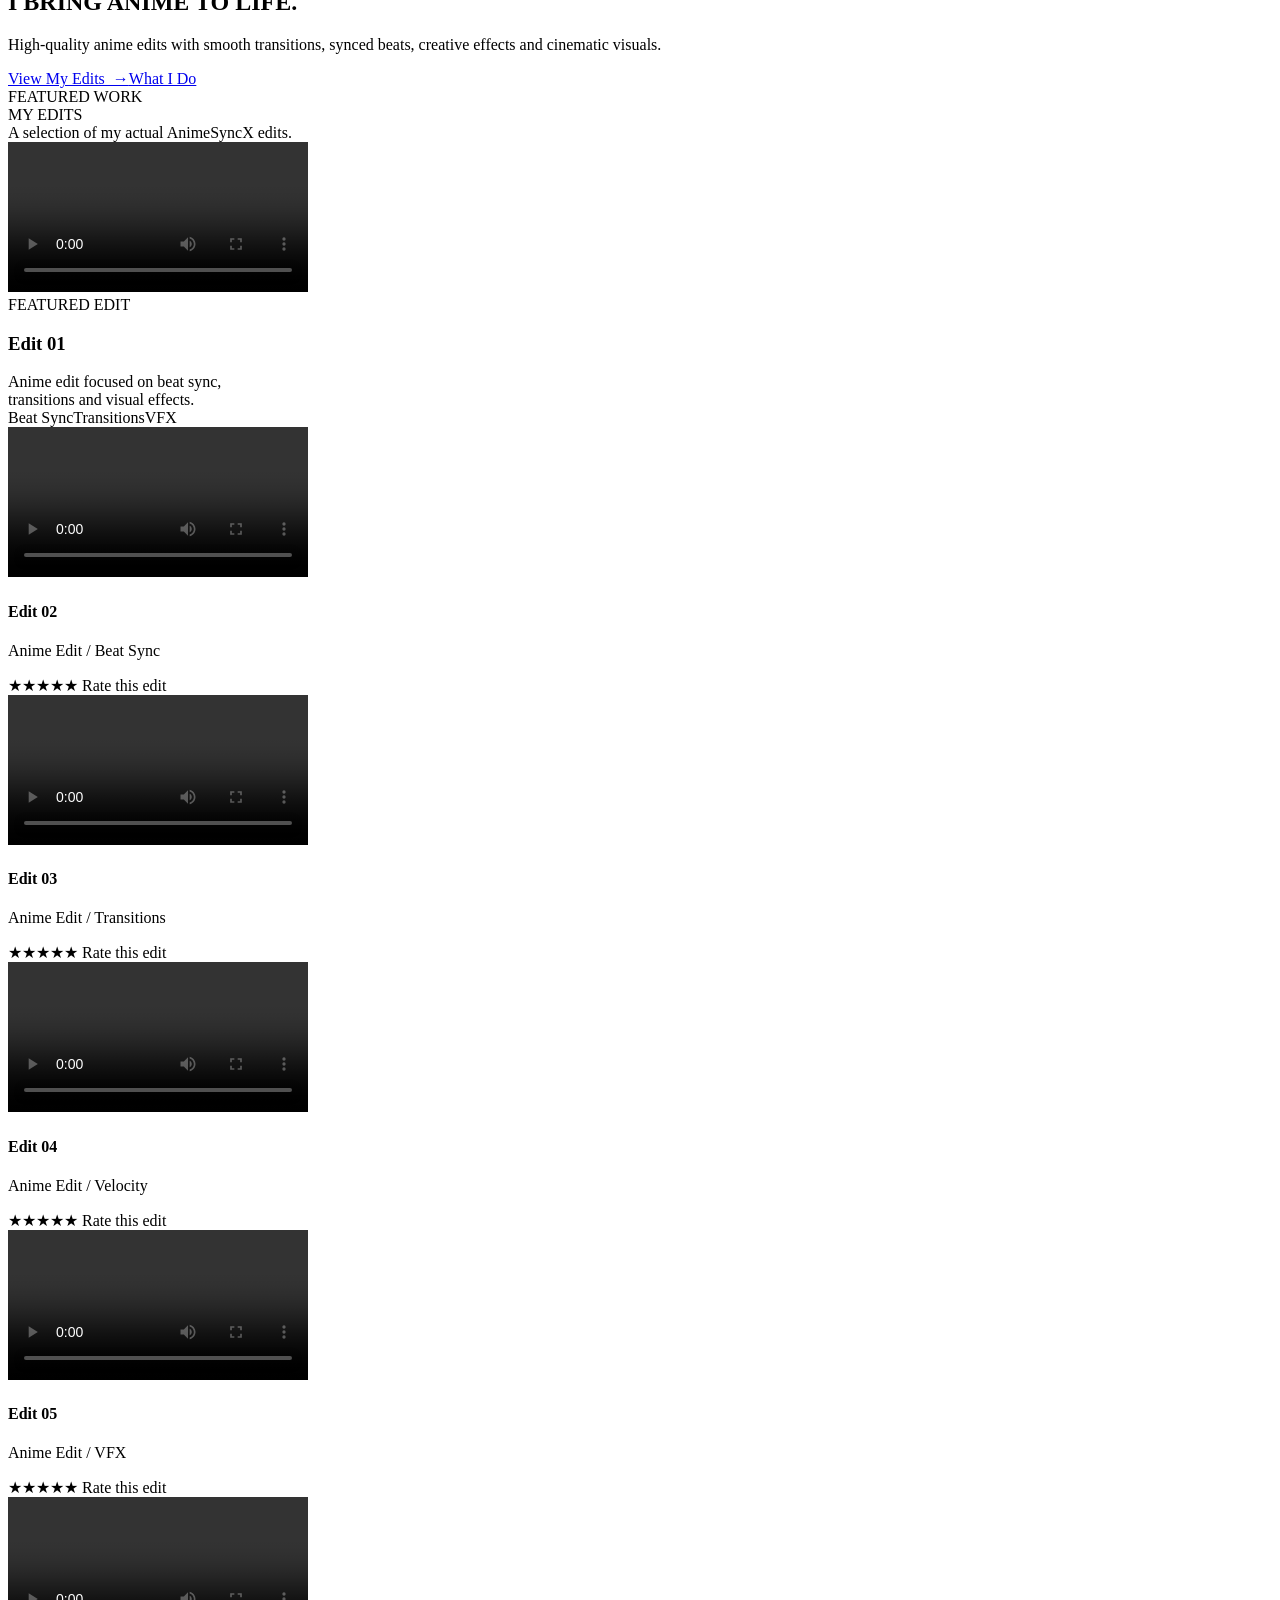
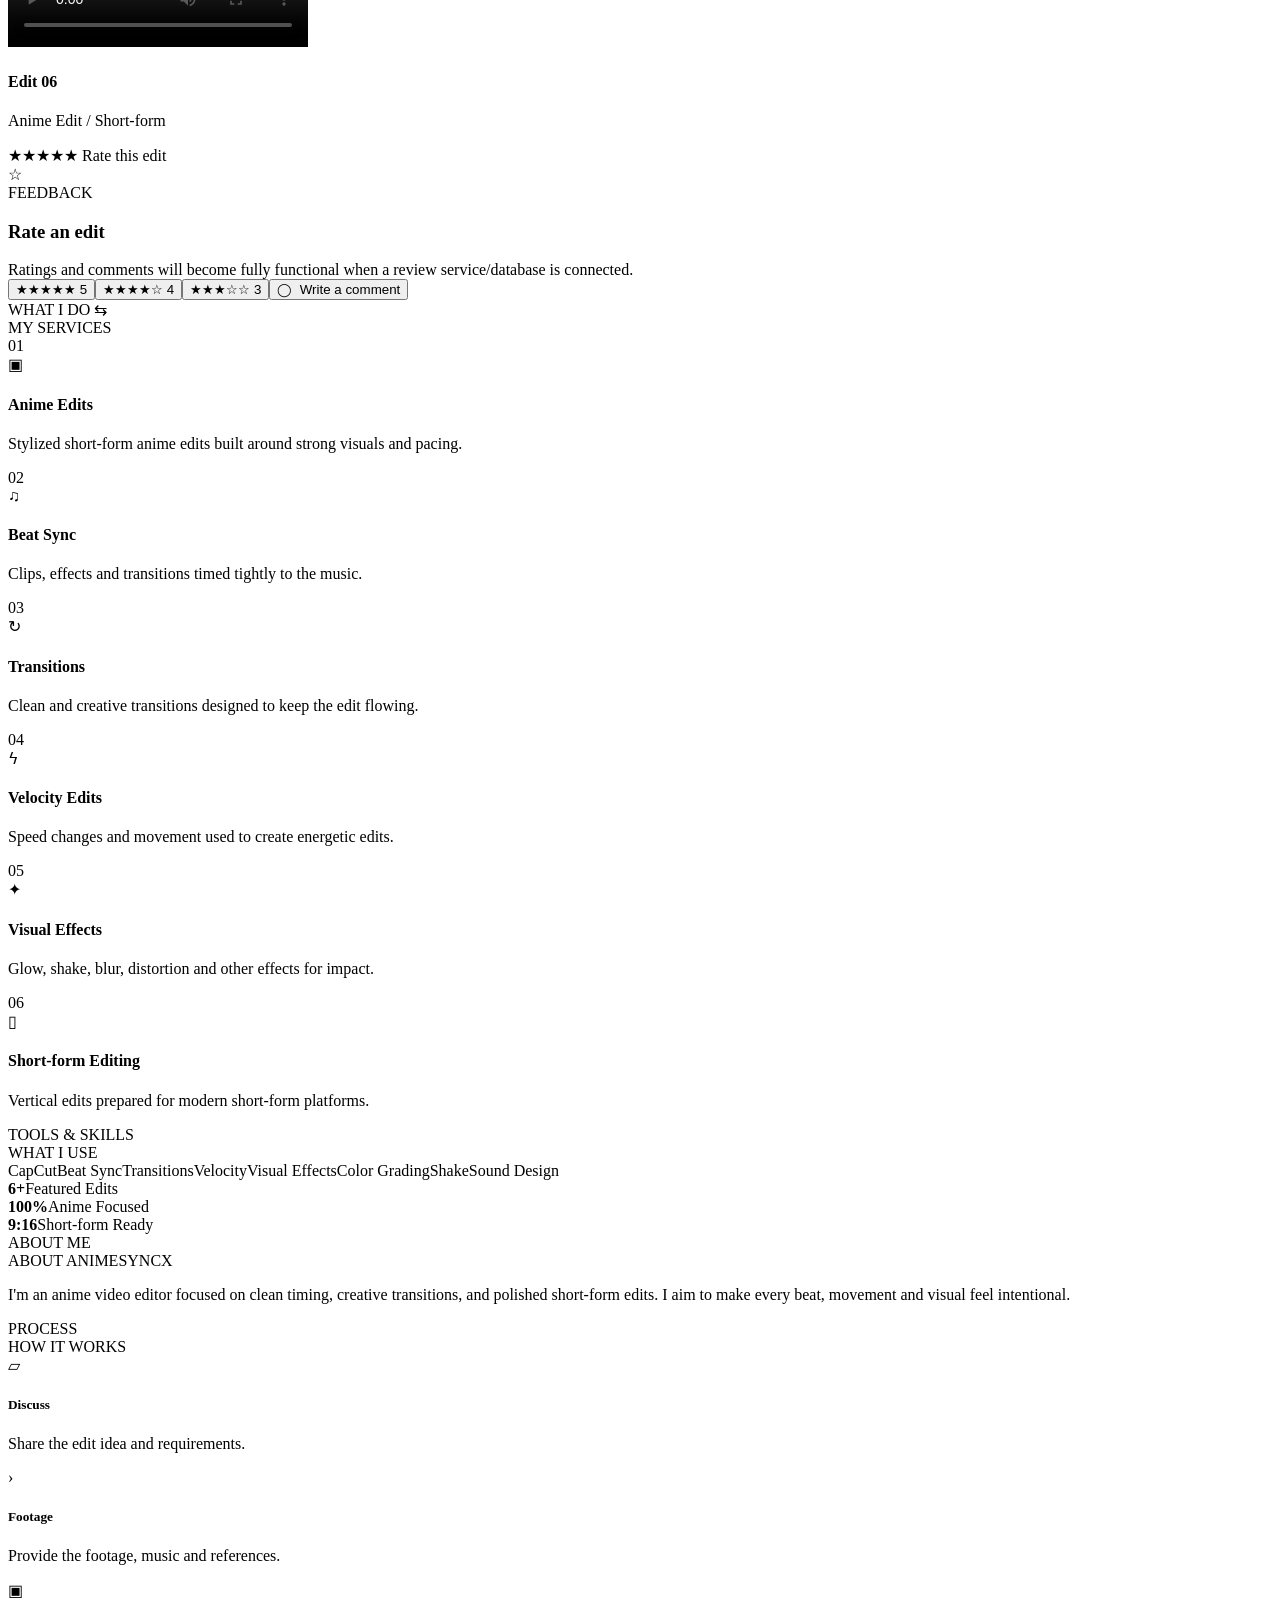
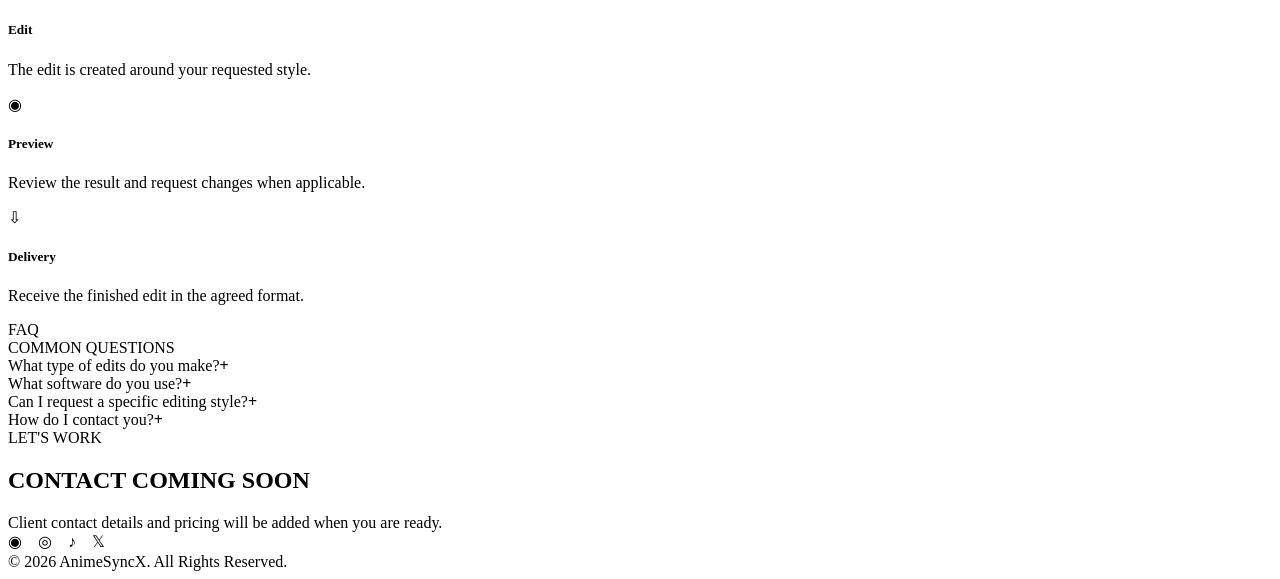
==== commit 34b22311: "Rename index-1.html to index.html" ====
--- a/index.html
+++ b/index.html
@@ -15,21 +15,21 @@
 <main id="home">
 <section class="hero"><div class="container hero-inner">
 <div class="hero-logo"><img src="logo.png" alt="AnimeSyncX"></div>
-<div><div class="kicker">ANIME VIDEO EDITOR</div>
+<div class="hero-content"><div class="kicker">ANIME VIDEO EDITOR</div>
 <h1>I DON'T JUST EDIT,<br>I BRING <span>ANIME</span> TO LIFE.</h1>
 <p>High-quality anime edits with smooth transitions, synced beats, creative effects and cinematic visuals.</p>
 <div class="btns"><a class="btn" href="#edits">View My Edits&nbsp; →</a><a class="btn alt" href="#services">What I Do</a></div></div>
 </div></section>
 
 <section id="edits" class="feature"><div class="container">
-<div class="feature-grid"><div><div class="section-kicker">FEATURED WORK</div><div class="section-title">MY <span>EDITS</span></div><div class="small">A selection of my actual AnimeSyncX edits.</div></div>
-<div class="featured-card"><video class="featured-video" controls preload="metadata" poster="edit1-poster.jpg"><source src="edit1.mp4" type="video/mp4"></video><div class="feature-copy"><div class="section-kicker">FEATURED EDIT</div><h3>Edit 01</h3><div class="small">Anime edit focused on beat sync,<br>transitions and visual effects.</div><div class="tags"><span class="tag">Beat Sync</span><span class="tag">Transitions</span><span class="tag">VFX</span></div></div></div></div>
+<div class="feature-grid"><div class="feature-heading"><div class="section-kicker">FEATURED WORK</div><div class="section-title">MY <span>EDITS</span></div><div class="small">A selection of my actual AnimeSyncX edits.</div></div>
+<div class="featured-card"><div class="video-frame"><video class="featured-video" controls preload="metadata"><source src="videos/edit1.mp4" type="video/mp4"></video></div><div class="feature-copy"><div class="section-kicker">FEATURED EDIT</div><h3>Edit 01</h3><div class="small">Anime edit focused on beat sync,<br>transitions and visual effects.</div><div class="tags"><span class="tag">Beat Sync</span><span class="tag">Transitions</span><span class="tag">VFX</span></div></div></div></div>
 <div class="cards">
-<article class="card"><video class="thumb-video" controls preload="metadata" poster="edit2-poster.jpg"><source src="edit2.mp4" type="video/mp4"></video><div class="card-body"><h4>Edit 02</h4><p>Anime Edit / Beat Sync</p><div class="stars">★★★★★ <span class="rate">Rate this edit</span></div></div></article>
-<article class="card"><video class="thumb-video" controls preload="metadata" poster="edit3-poster.jpg"><source src="edit3.mp4" type="video/mp4"></video><div class="card-body"><h4>Edit 03</h4><p>Anime Edit / Transitions</p><div class="stars">★★★★★ <span class="rate">Rate this edit</span></div></div></article>
-<article class="card"><video class="thumb-video" controls preload="metadata" poster="edit4-poster.jpg"><source src="edit4.mp4" type="video/mp4"></video><div class="card-body"><h4>Edit 04</h4><p>Anime Edit / Velocity</p><div class="stars">★★★★★ <span class="rate">Rate this edit</span></div></div></article>
-<article class="card"><video class="thumb-video" controls preload="metadata" poster="edit5-poster.jpg"><source src="edit5.mp4" type="video/mp4"></video><div class="card-body"><h4>Edit 05</h4><p>Anime Edit / VFX</p><div class="stars">★★★★★ <span class="rate">Rate this edit</span></div></div></article>
-<article class="card"><video class="thumb-video" controls preload="metadata" poster="edit6-poster.jpg"><source src="edit6.mp4" type="video/mp4"></video><div class="card-body"><h4>Edit 06</h4><p>Anime Edit / Short-form</p><div class="stars">★★★★★ <span class="rate">Rate this edit</span></div></div></article>
+<article class="card"><video class="thumb-video" controls preload="metadata"><source src="videos/edit2.mp4" type="video/mp4"></video><div class="card-body"><h4>Edit 02</h4><p>Anime Edit / Beat Sync</p><div class="stars">★★★★★ <span class="rate">Rate this edit</span></div></div></article>
+<article class="card"><video class="thumb-video" controls preload="metadata"><source src="videos/edit3.mp4" type="video/mp4"></video><div class="card-body"><h4>Edit 03</h4><p>Anime Edit / Transitions</p><div class="stars">★★★★★ <span class="rate">Rate this edit</span></div></div></article>
+<article class="card"><video class="thumb-video" controls preload="metadata"><source src="videos/edit4.mp4" type="video/mp4"></video><div class="card-body"><h4>Edit 04</h4><p>Anime Edit / Velocity</p><div class="stars">★★★★★ <span class="rate">Rate this edit</span></div></div></article>
+<article class="card"><video class="thumb-video" controls preload="metadata"><source src="videos/edit5.mp4" type="video/mp4"></video><div class="card-body"><h4>Edit 05</h4><p>Anime Edit / VFX</p><div class="stars">★★★★★ <span class="rate">Rate this edit</span></div></div></article>
+<article class="card"><video class="thumb-video" controls preload="metadata"><source src="videos/edit6.mp4" type="video/mp4"></video><div class="card-body"><h4>Edit 06</h4><p>Anime Edit / Short-form</p><div class="stars">★★★★★ <span class="rate">Rate this edit</span></div></div></article>
 </div></div></section>
 
 <section class="feedback"><div class="container feedback-box"><div class="feedback-icon">☆</div><div><div class="section-kicker">FEEDBACK</div><h3>Rate an edit</h3><div class="small">Ratings and comments will become fully functional when a review service/database is connected.</div></div><div class="feedback-actions"><button class="rating-btn"><span>★★★★★</span> 5</button><button class="rating-btn"><span>★★★★</span>☆ 4</button><button class="rating-btn"><span>★★★</span>☆☆ 3</button><button class="comment-btn">◯ &nbsp;Write a comment</button></div></div></section>
@@ -50,7 +50,7 @@
 <div class="step"><div class="ico">▱</div><h5>Discuss</h5><p>Share the edit idea and requirements.</p></div><div class="step"><div class="ico">›</div><h5>Footage</h5><p>Provide the footage, music and references.</p></div><div class="step"><div class="ico">▣</div><h5>Edit</h5><p>The edit is created around your requested style.</p></div><div class="step"><div class="ico">◉</div><h5>Preview</h5><p>Review the result and request changes when applicable.</p></div><div class="step"><div class="ico">⇩</div><h5>Delivery</h5><p>Receive the finished edit in the agreed format.</p></div>
 </div></div></div><div id="faq" class="faq"><div class="section-kicker">FAQ</div><div class="section-title">COMMON <span>QUESTIONS</span></div><div class="faq-item">What type of edits do you make?<b>+</b></div><div class="faq-item">What software do you use?<b>+</b></div><div class="faq-item">Can I request a specific editing style?<b>+</b></div><div class="faq-item">How do I contact you?<b>+</b></div></div></section>
 
-<section class="contact"><div class="container" style="display:flex;align-items:center"><div><div class="section-kicker">LET'S WORK</div><h2>CONTACT <span>COMING SOON</span></h2><div class="small">Client contact details and pricing will be added when you are ready.</div></div><div class="social">◉　◎　♪　𝕏</div></div></section>
+<section class="contact"><div class="container contact-inner"><div><div class="section-kicker">LET'S WORK</div><h2>CONTACT <span>COMING SOON</span></h2><div class="small">Client contact details and pricing will be added when you are ready.</div></div><div class="social">◉　◎　♪　𝕏</div></div></section>
 <footer class="footer">© 2026 AnimeSyncX. All Rights Reserved.</footer>
 </main>
 </body></html>
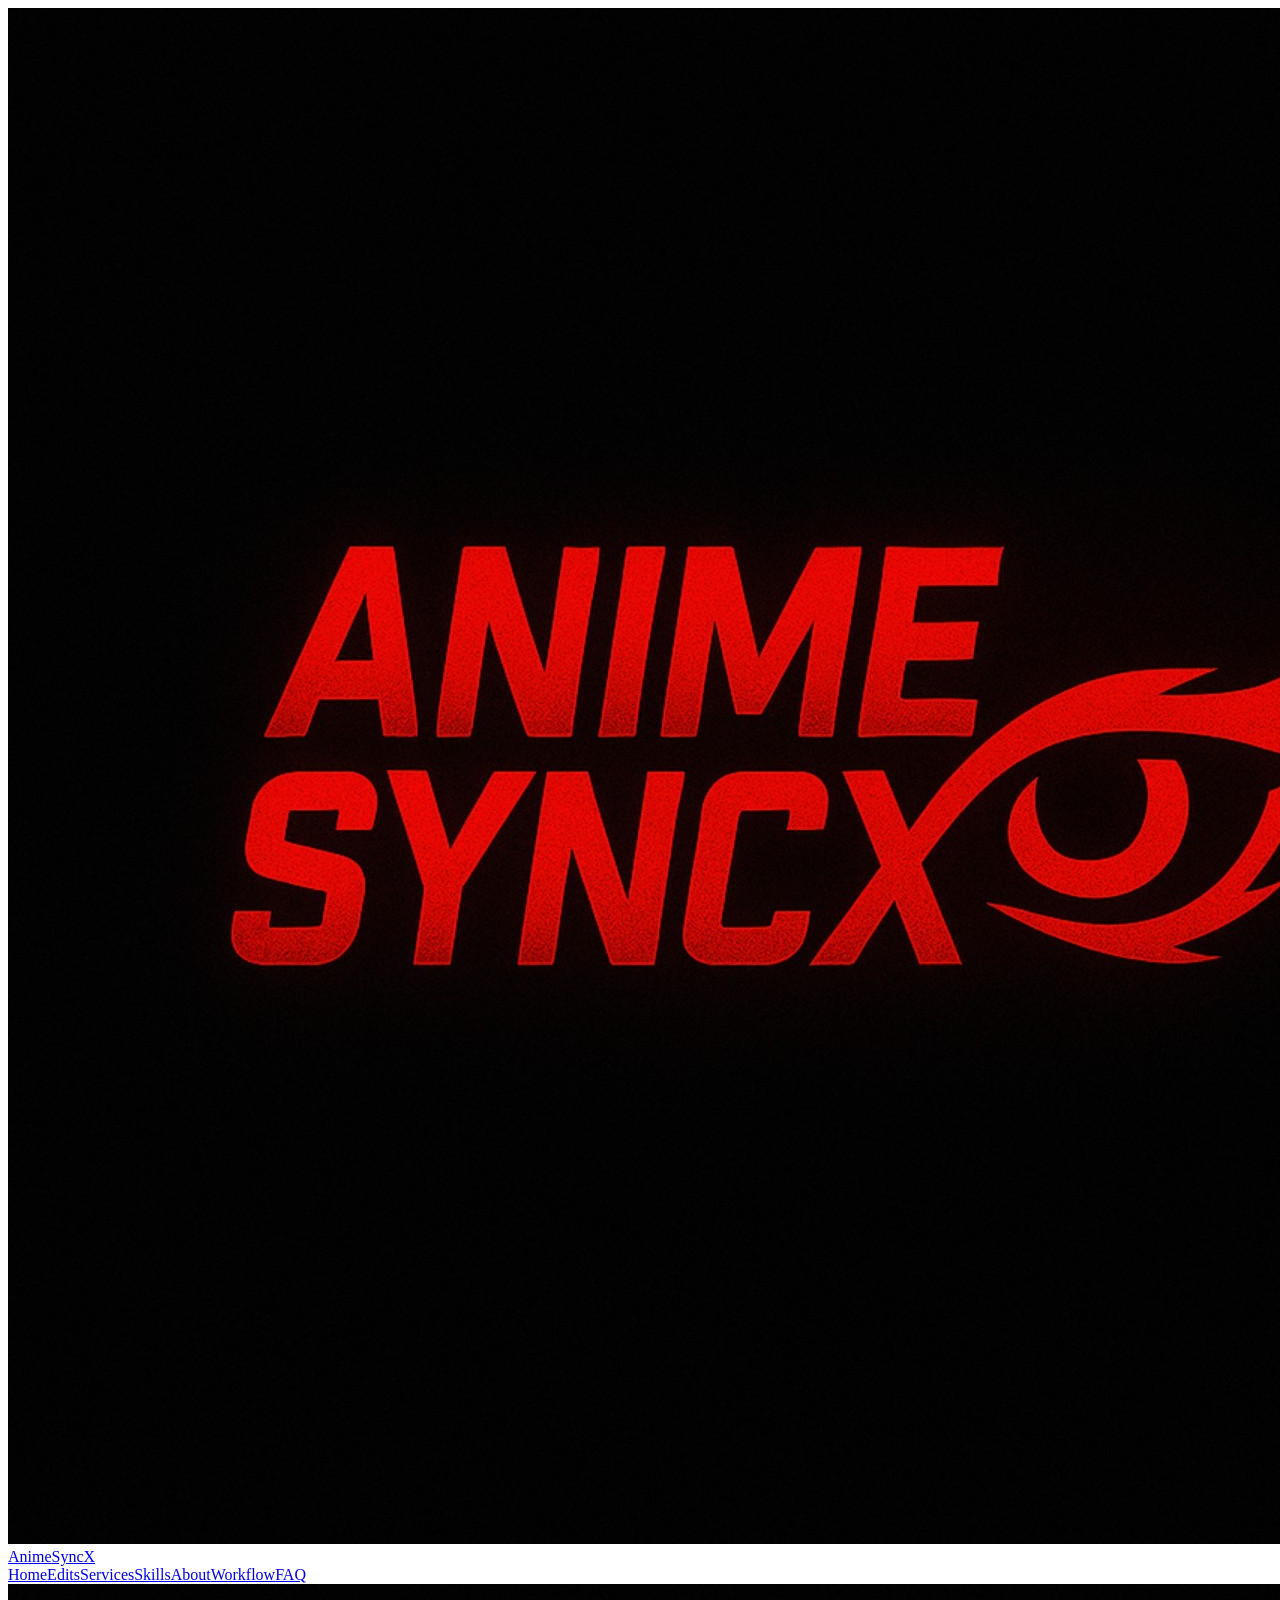
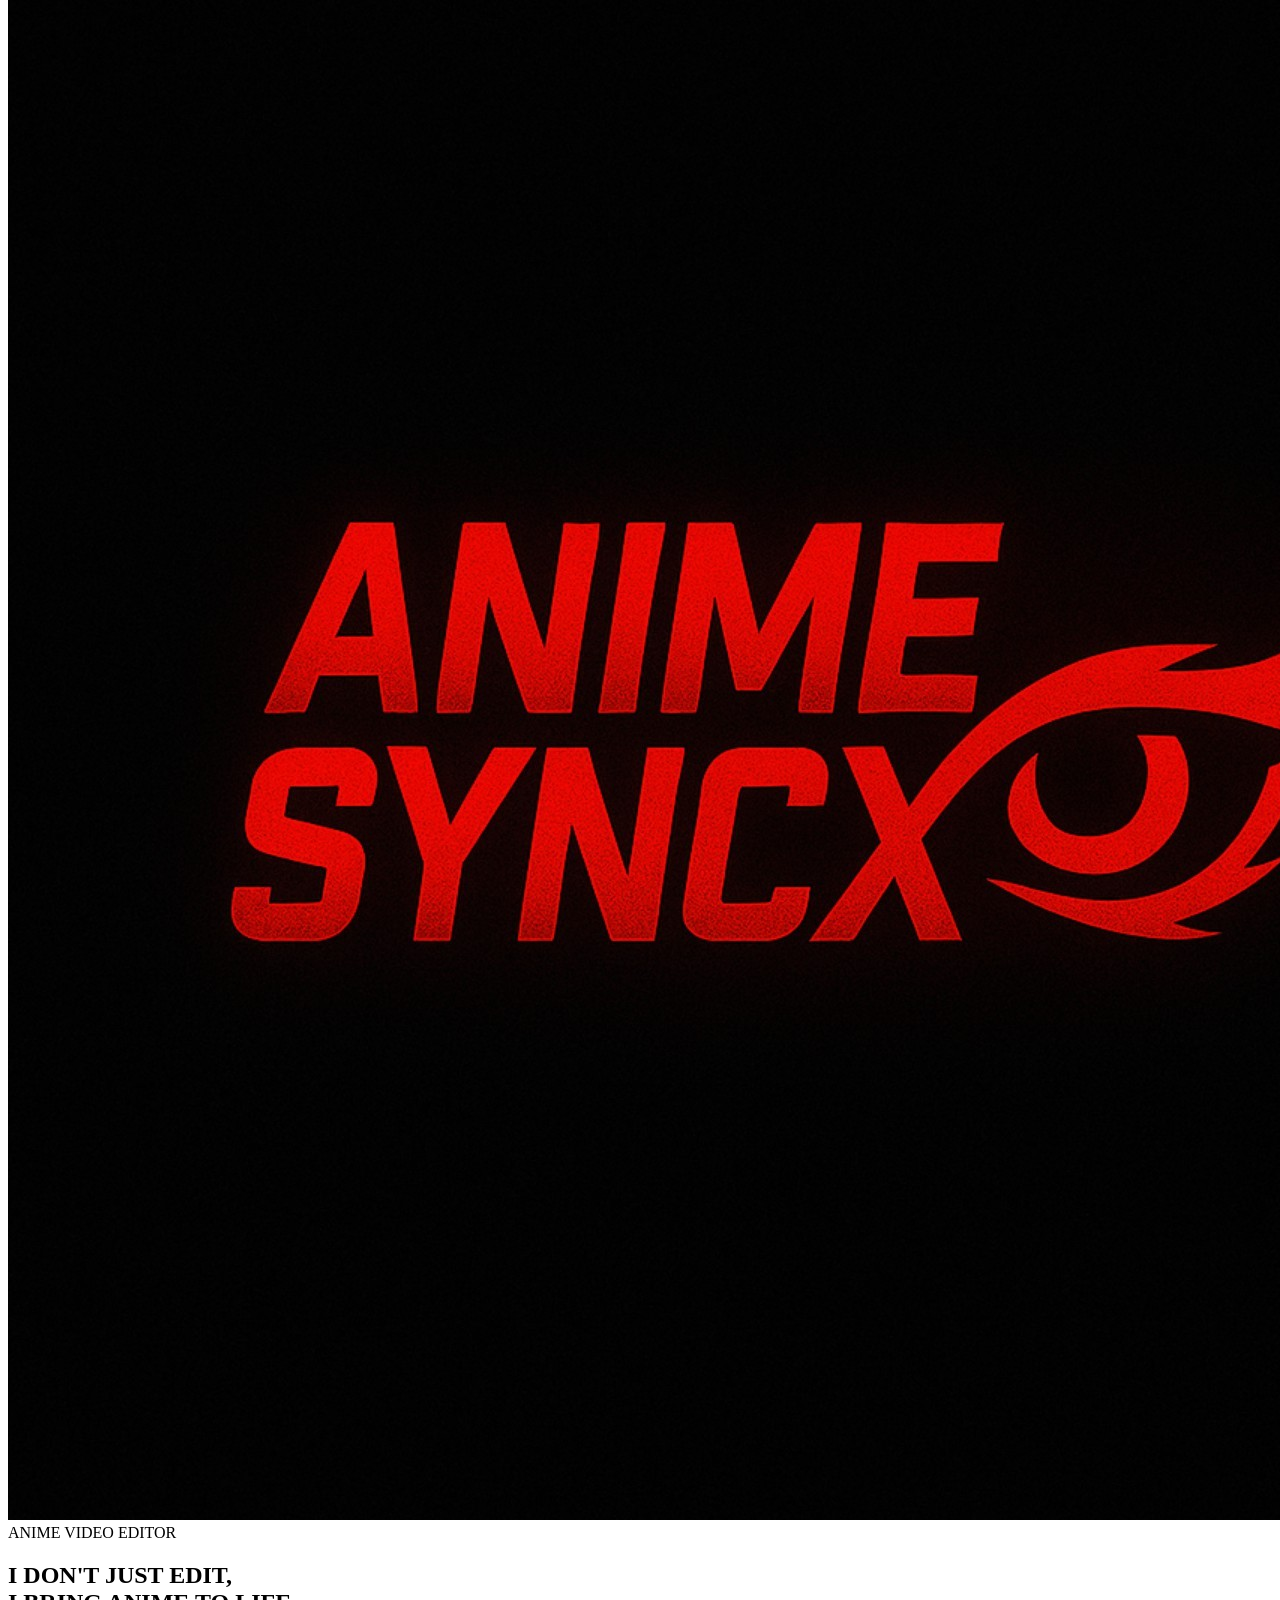
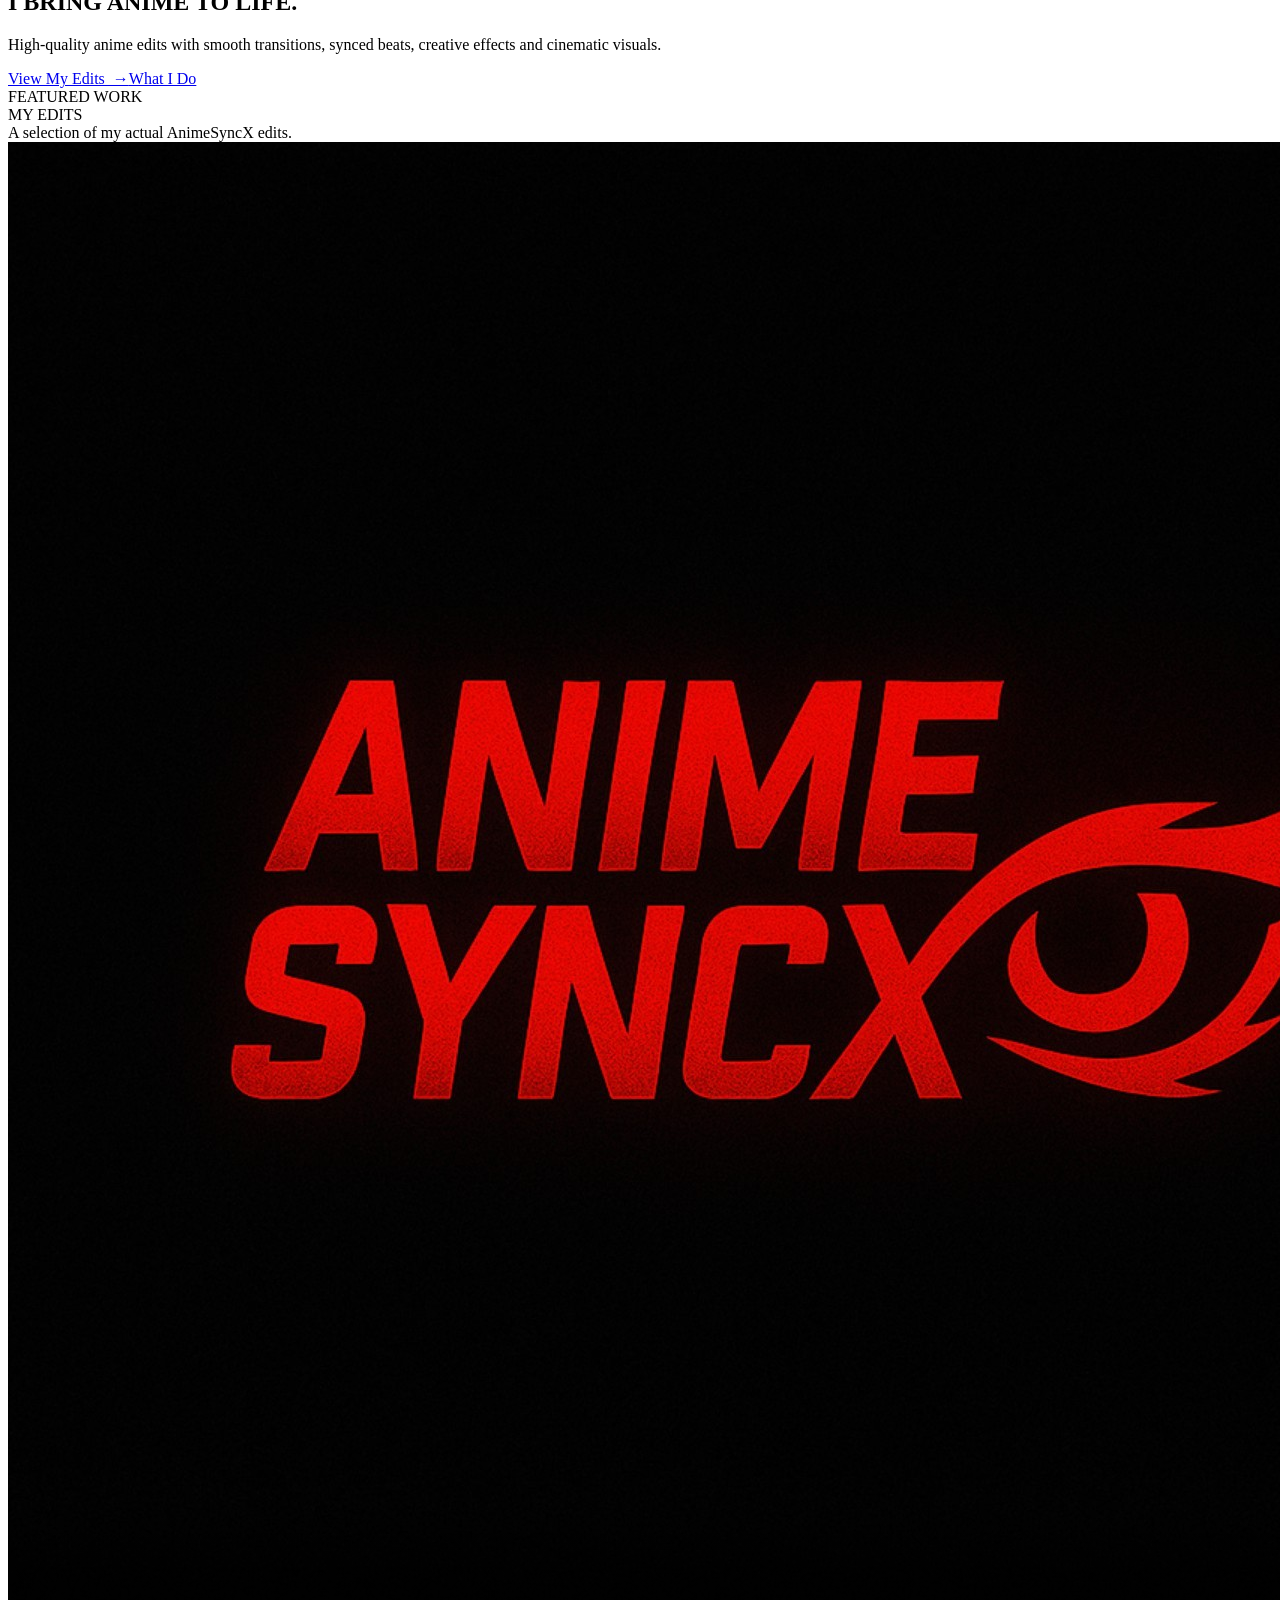
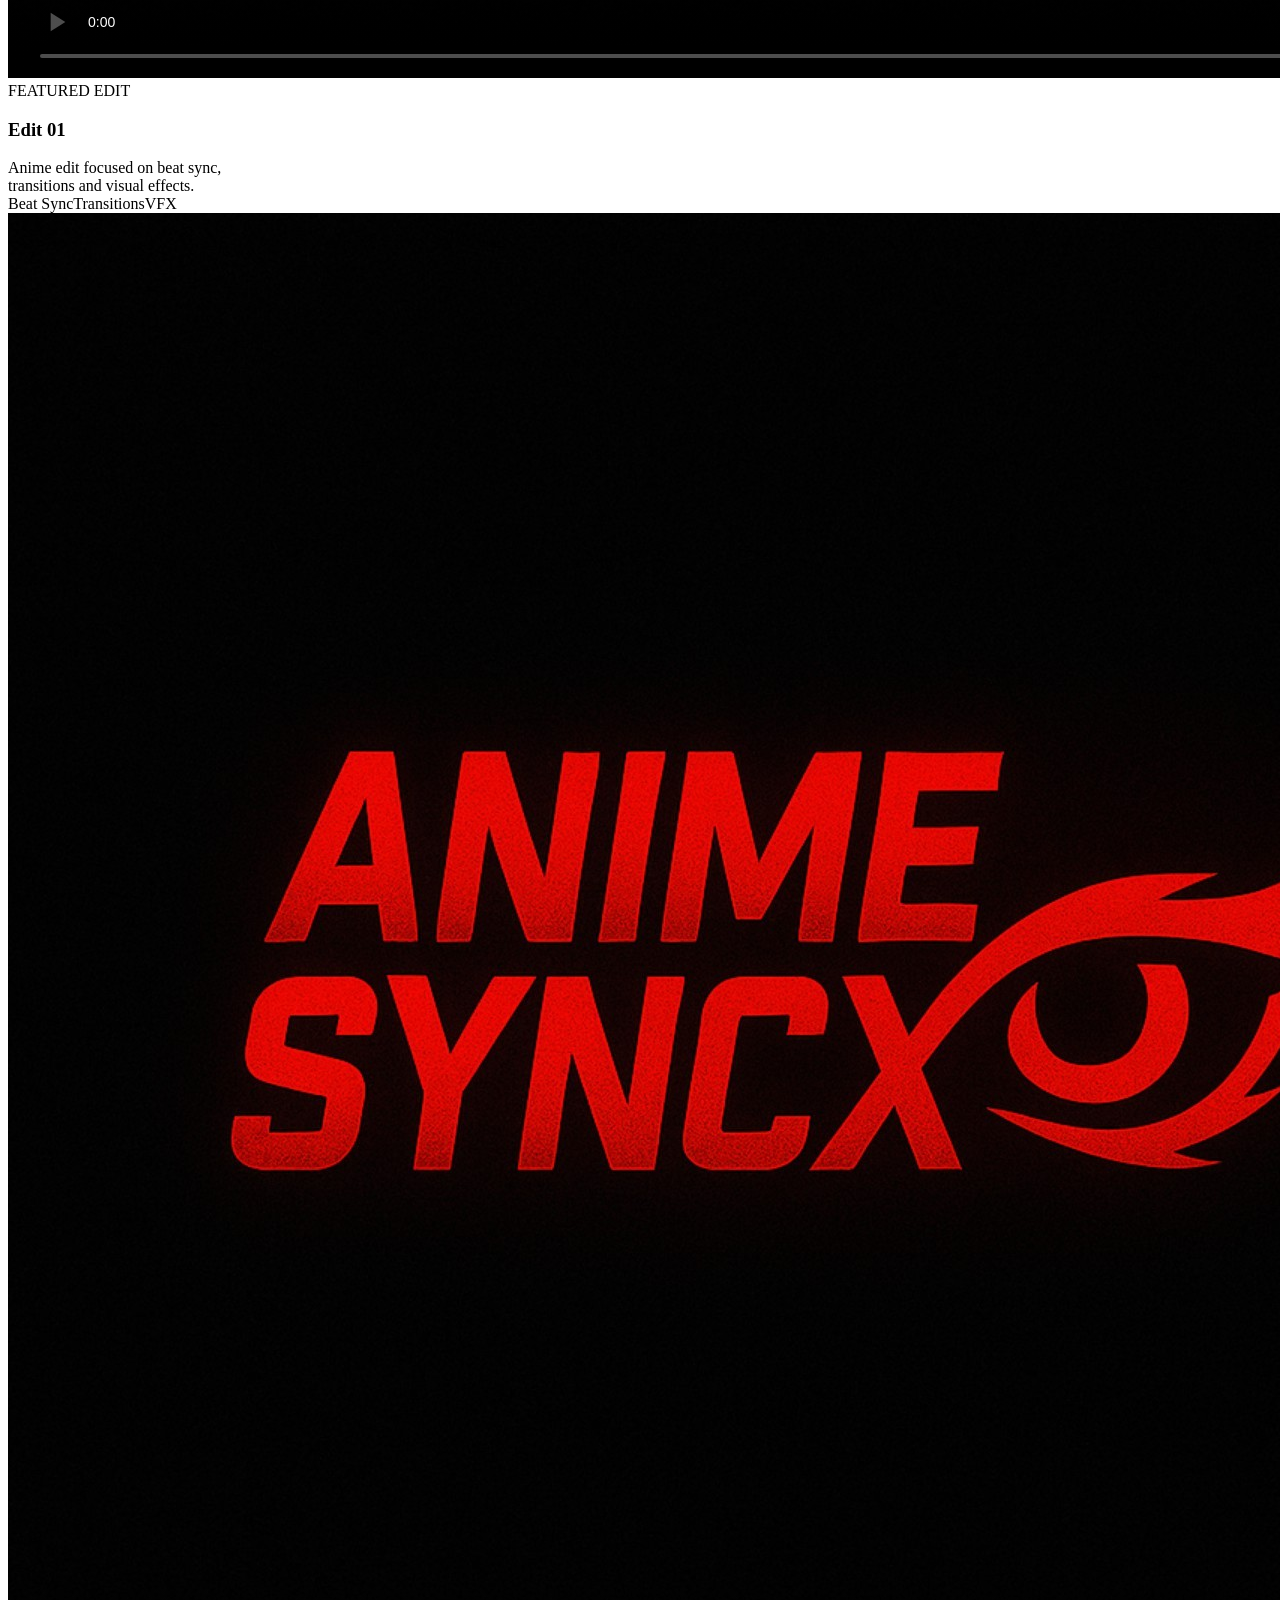
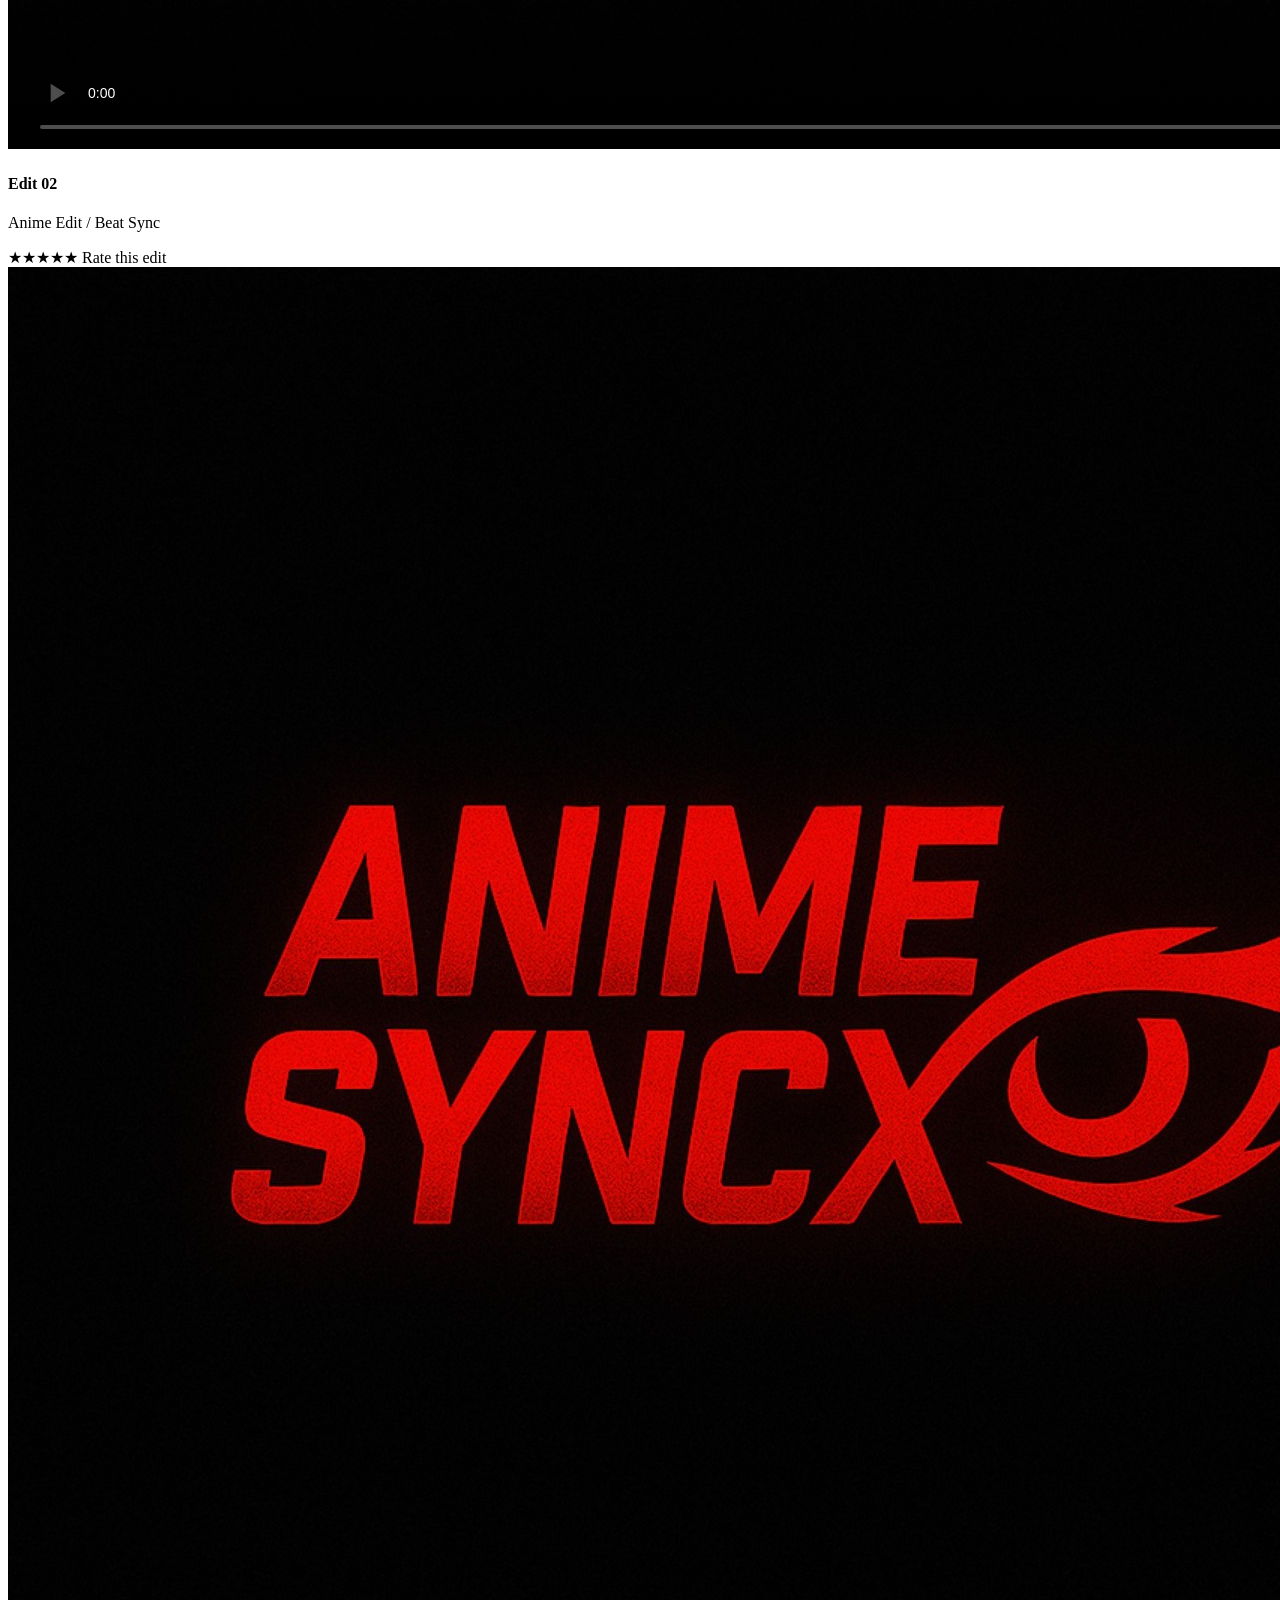
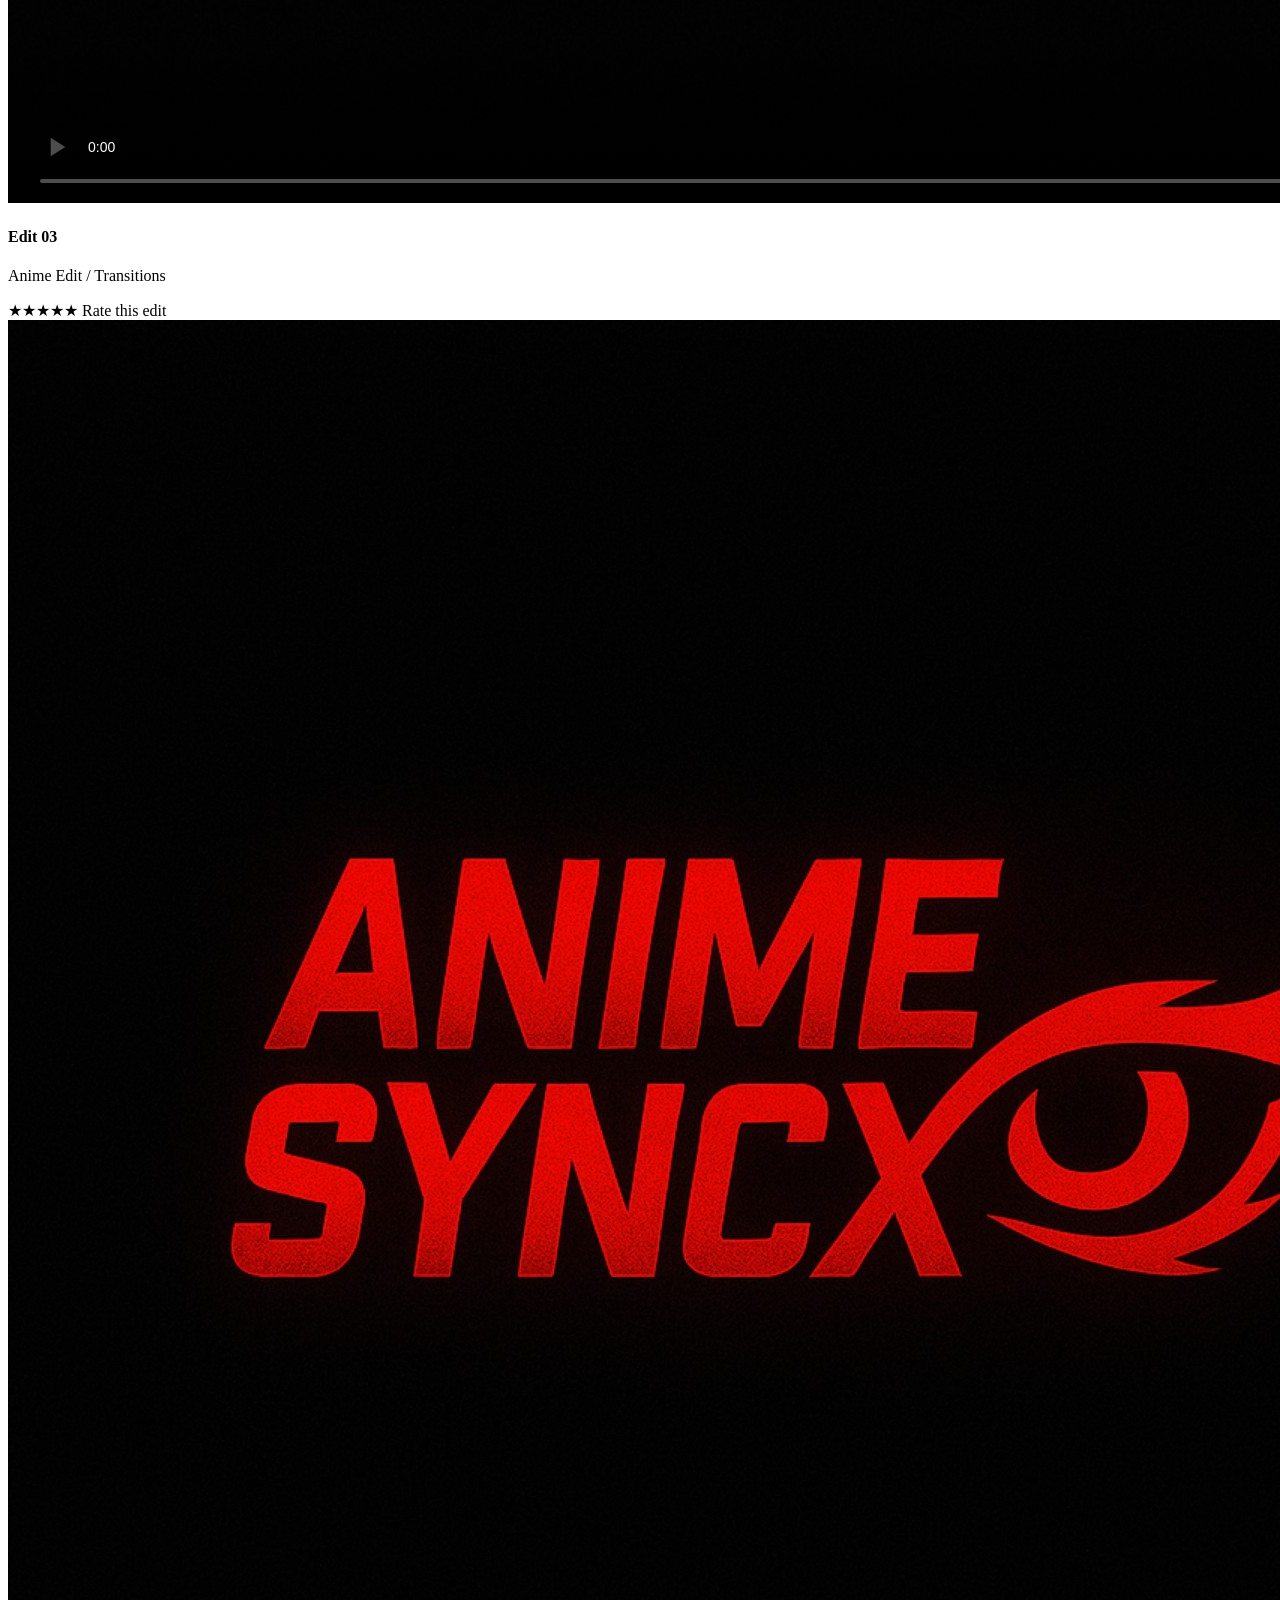
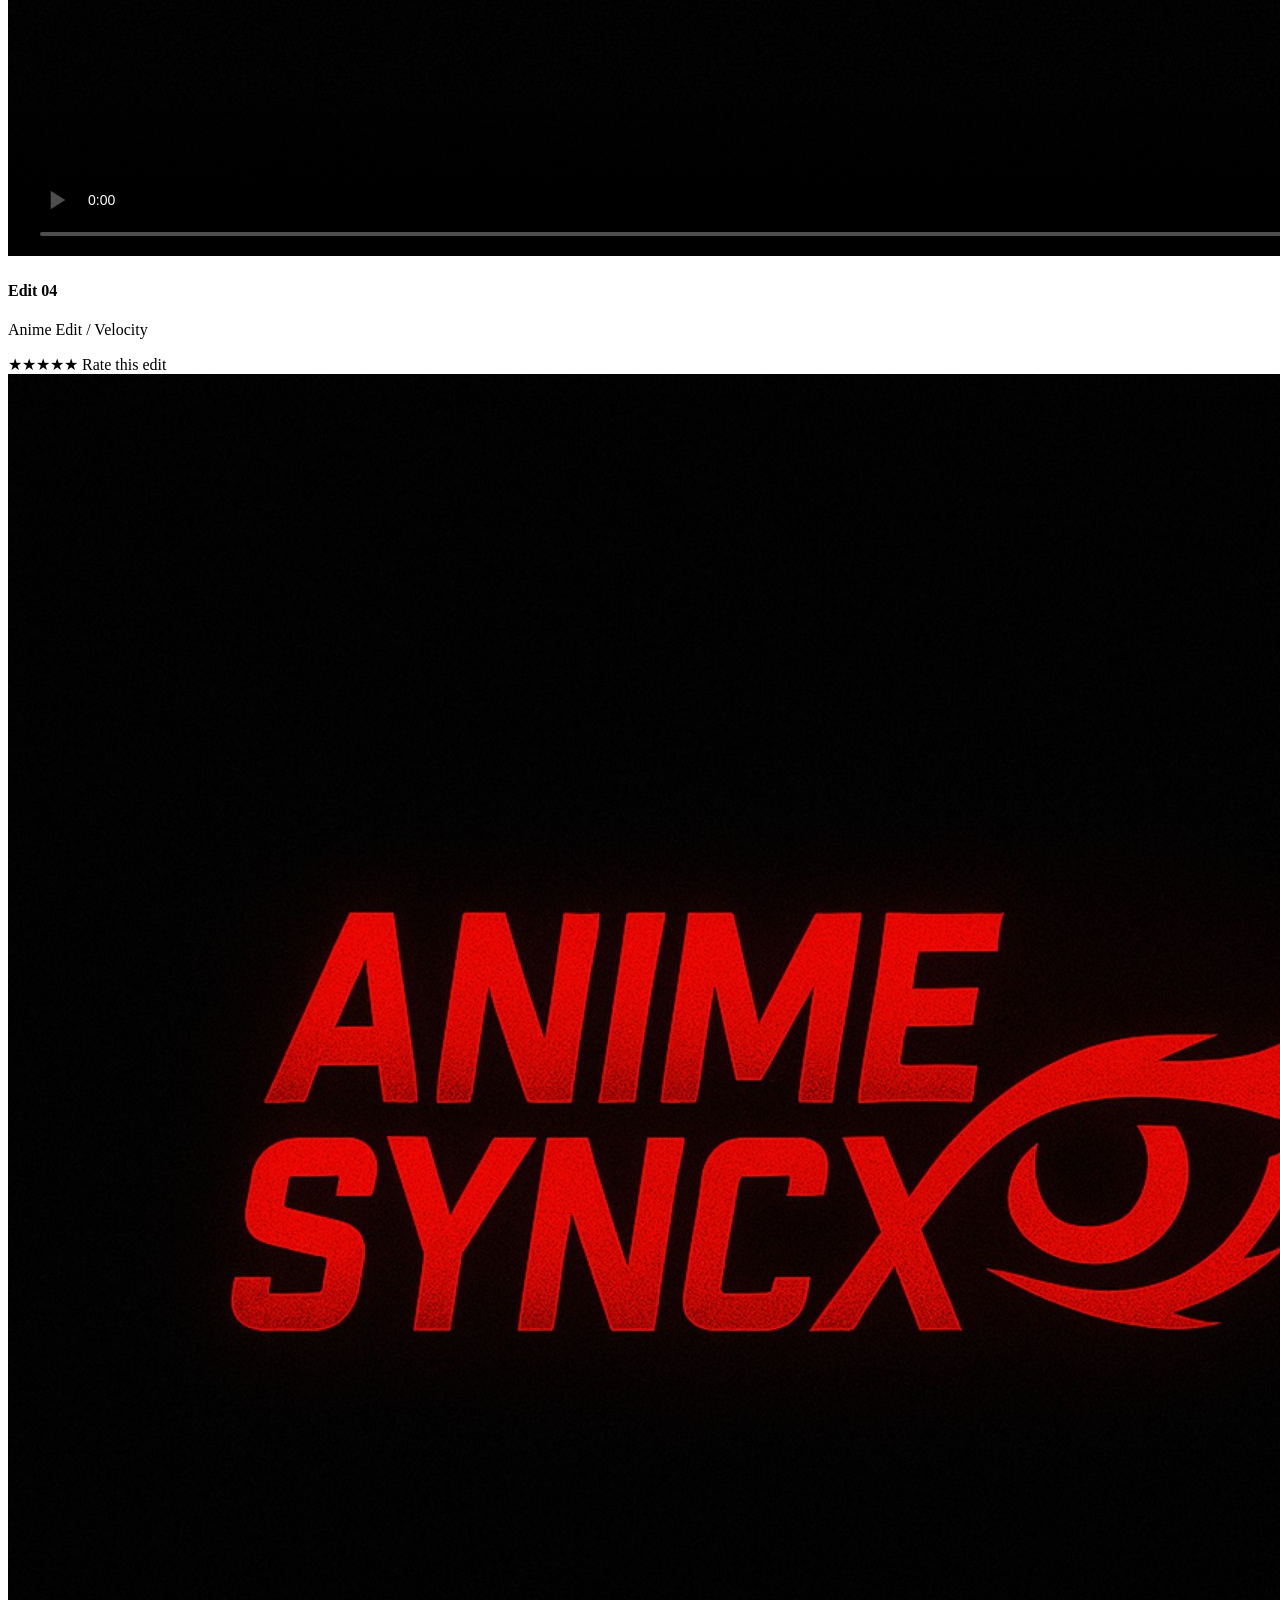
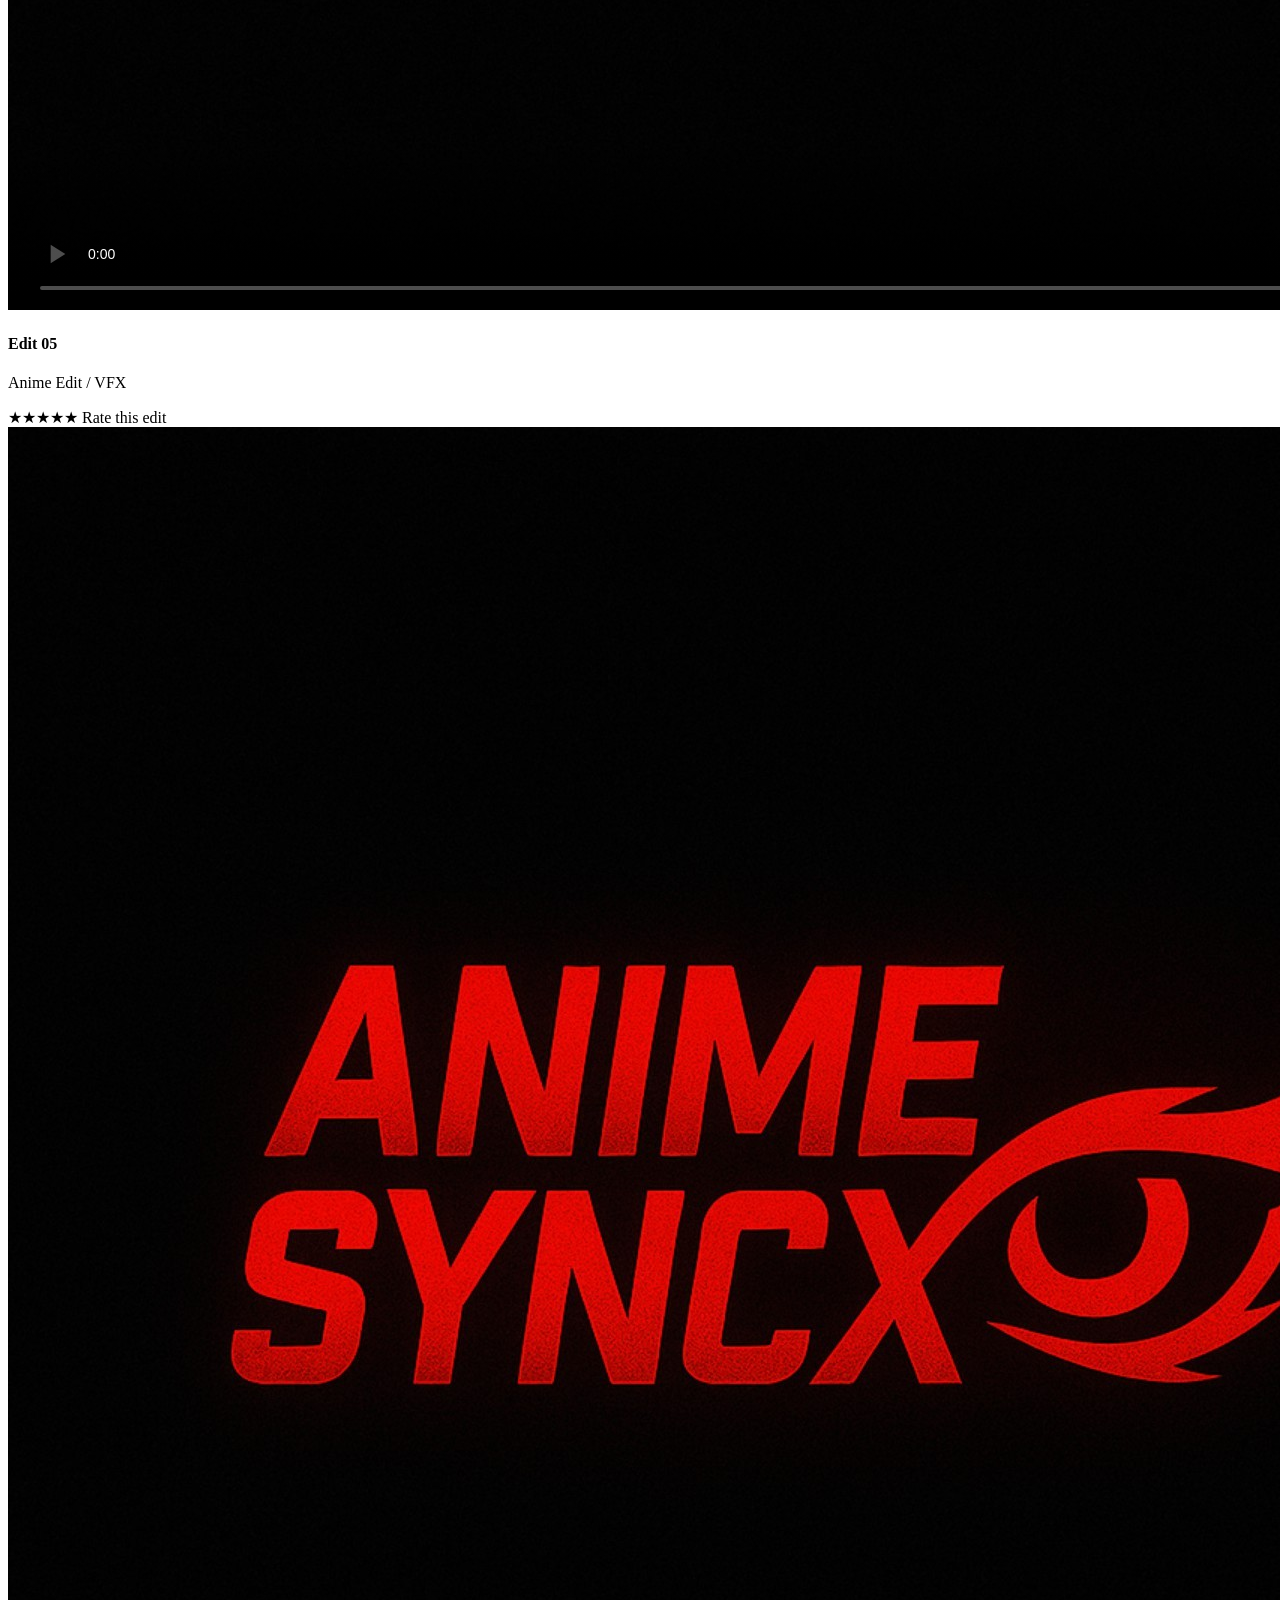
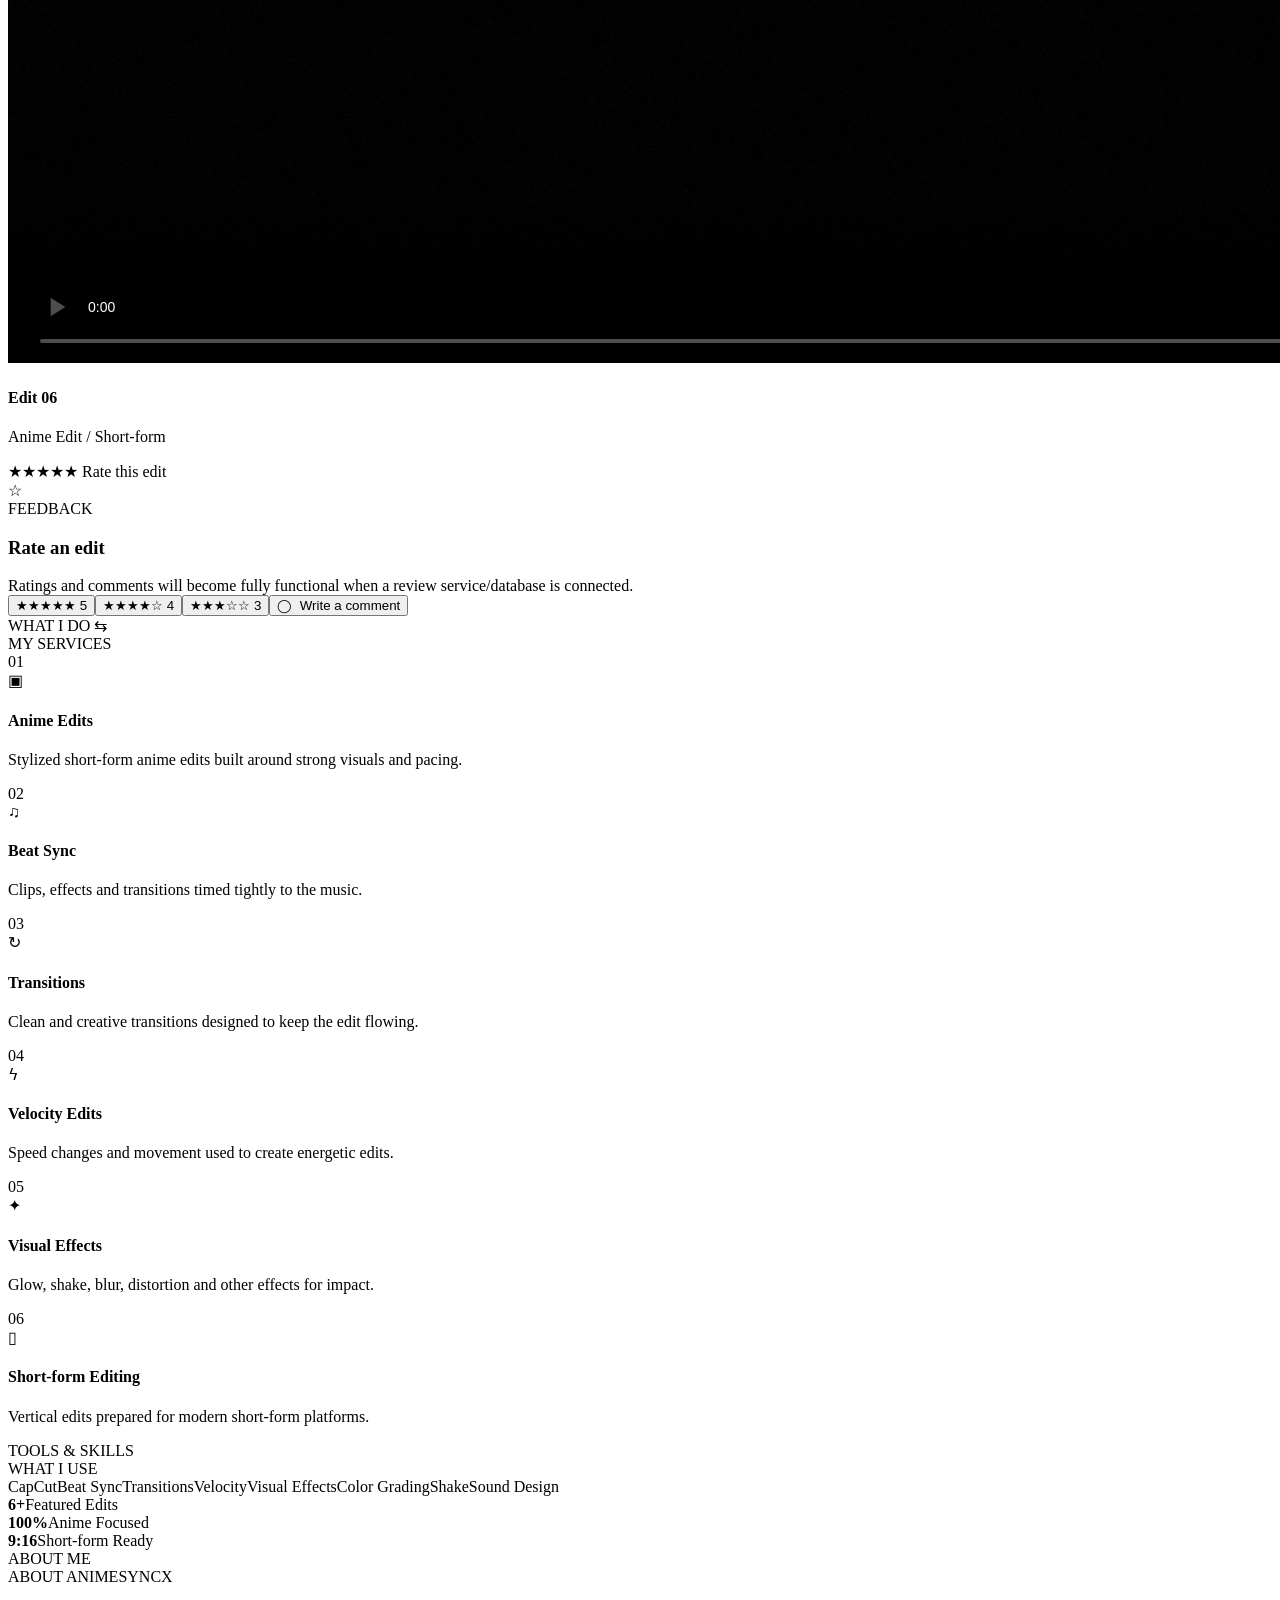
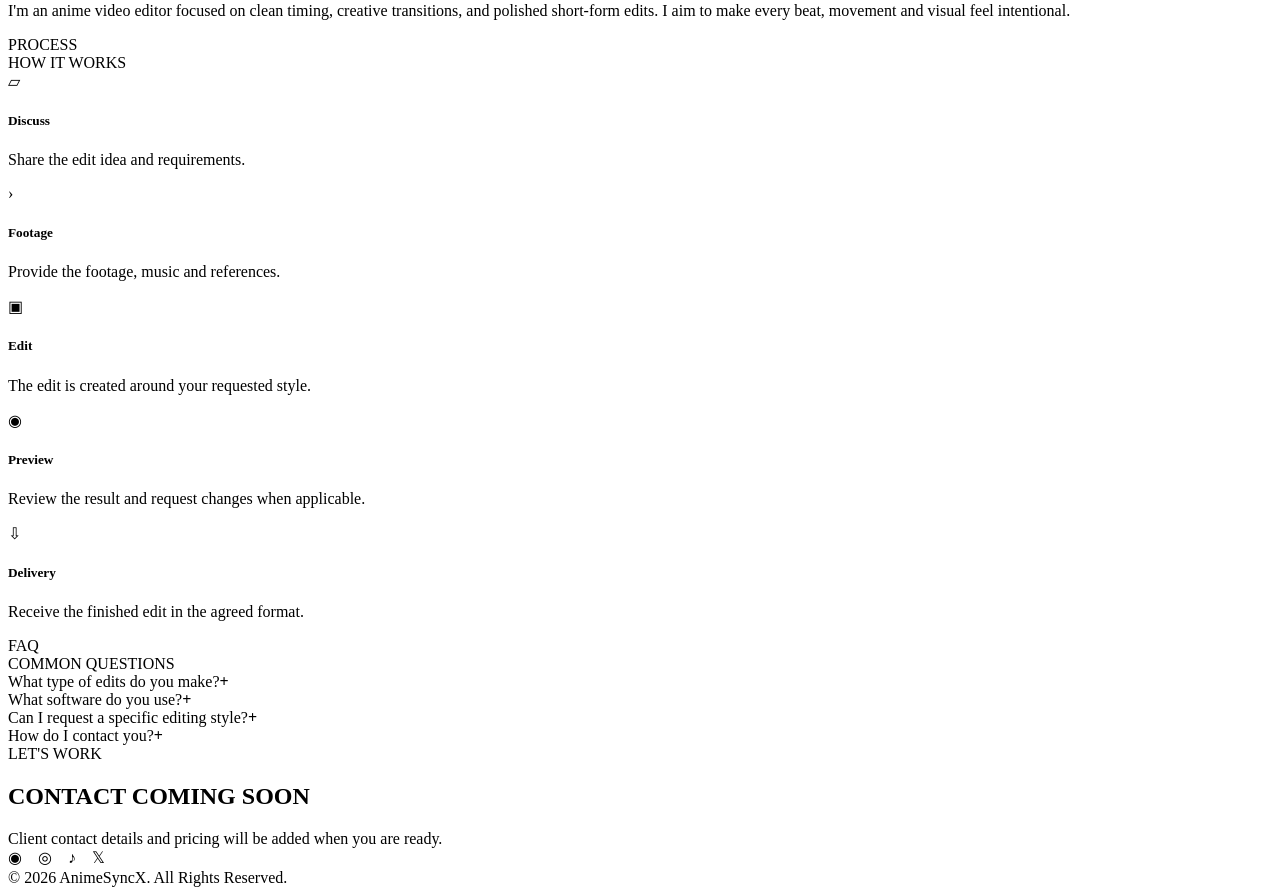
==== commit 71b10153: "Rename index-2.html to index.html" ====
--- a/index.html
+++ b/index.html
@@ -23,13 +23,13 @@
 
 <section id="edits" class="feature"><div class="container">
 <div class="feature-grid"><div class="feature-heading"><div class="section-kicker">FEATURED WORK</div><div class="section-title">MY <span>EDITS</span></div><div class="small">A selection of my actual AnimeSyncX edits.</div></div>
-<div class="featured-card"><div class="video-frame"><video class="featured-video" controls preload="metadata"><source src="videos/edit1.mp4" type="video/mp4"></video></div><div class="feature-copy"><div class="section-kicker">FEATURED EDIT</div><h3>Edit 01</h3><div class="small">Anime edit focused on beat sync,<br>transitions and visual effects.</div><div class="tags"><span class="tag">Beat Sync</span><span class="tag">Transitions</span><span class="tag">VFX</span></div></div></div></div>
+<div class="featured-card"><div class="video-frame"><video class="featured-video" controls preload="metadata" poster="logo.png"><source src="videos/edit1.mp4" type="video/mp4"></video></div><div class="feature-copy"><div class="section-kicker">FEATURED EDIT</div><h3>Edit 01</h3><div class="small">Anime edit focused on beat sync,<br>transitions and visual effects.</div><div class="tags"><span class="tag">Beat Sync</span><span class="tag">Transitions</span><span class="tag">VFX</span></div></div></div></div>
 <div class="cards">
-<article class="card"><video class="thumb-video" controls preload="metadata"><source src="videos/edit2.mp4" type="video/mp4"></video><div class="card-body"><h4>Edit 02</h4><p>Anime Edit / Beat Sync</p><div class="stars">★★★★★ <span class="rate">Rate this edit</span></div></div></article>
-<article class="card"><video class="thumb-video" controls preload="metadata"><source src="videos/edit3.mp4" type="video/mp4"></video><div class="card-body"><h4>Edit 03</h4><p>Anime Edit / Transitions</p><div class="stars">★★★★★ <span class="rate">Rate this edit</span></div></div></article>
-<article class="card"><video class="thumb-video" controls preload="metadata"><source src="videos/edit4.mp4" type="video/mp4"></video><div class="card-body"><h4>Edit 04</h4><p>Anime Edit / Velocity</p><div class="stars">★★★★★ <span class="rate">Rate this edit</span></div></div></article>
-<article class="card"><video class="thumb-video" controls preload="metadata"><source src="videos/edit5.mp4" type="video/mp4"></video><div class="card-body"><h4>Edit 05</h4><p>Anime Edit / VFX</p><div class="stars">★★★★★ <span class="rate">Rate this edit</span></div></div></article>
-<article class="card"><video class="thumb-video" controls preload="metadata"><source src="videos/edit6.mp4" type="video/mp4"></video><div class="card-body"><h4>Edit 06</h4><p>Anime Edit / Short-form</p><div class="stars">★★★★★ <span class="rate">Rate this edit</span></div></div></article>
+<article class="card"><video class="thumb-video" controls preload="metadata" poster="logo.png"><source src="videos/edit2.mp4" type="video/mp4"></video><div class="card-body"><h4>Edit 02</h4><p>Anime Edit / Beat Sync</p><div class="stars">★★★★★ <span class="rate">Rate this edit</span></div></div></article>
+<article class="card"><video class="thumb-video" controls preload="metadata" poster="logo.png"><source src="videos/edit3.mp4" type="video/mp4"></video><div class="card-body"><h4>Edit 03</h4><p>Anime Edit / Transitions</p><div class="stars">★★★★★ <span class="rate">Rate this edit</span></div></div></article>
+<article class="card"><video class="thumb-video" controls preload="metadata" poster="logo.png"><source src="videos/edit4.mp4" type="video/mp4"></video><div class="card-body"><h4>Edit 04</h4><p>Anime Edit / Velocity</p><div class="stars">★★★★★ <span class="rate">Rate this edit</span></div></div></article>
+<article class="card"><video class="thumb-video" controls preload="metadata" poster="logo.png"><source src="videos/edit5.mp4" type="video/mp4"></video><div class="card-body"><h4>Edit 05</h4><p>Anime Edit / VFX</p><div class="stars">★★★★★ <span class="rate">Rate this edit</span></div></div></article>
+<article class="card"><video class="thumb-video" controls preload="metadata" poster="logo.png"><source src="videos/edit6.mp4" type="video/mp4"></video><div class="card-body"><h4>Edit 06</h4><p>Anime Edit / Short-form</p><div class="stars">★★★★★ <span class="rate">Rate this edit</span></div></div></article>
 </div></div></section>
 
 <section class="feedback"><div class="container feedback-box"><div class="feedback-icon">☆</div><div><div class="section-kicker">FEEDBACK</div><h3>Rate an edit</h3><div class="small">Ratings and comments will become fully functional when a review service/database is connected.</div></div><div class="feedback-actions"><button class="rating-btn"><span>★★★★★</span> 5</button><button class="rating-btn"><span>★★★★</span>☆ 4</button><button class="rating-btn"><span>★★★</span>☆☆ 3</button><button class="comment-btn">◯ &nbsp;Write a comment</button></div></div></section>
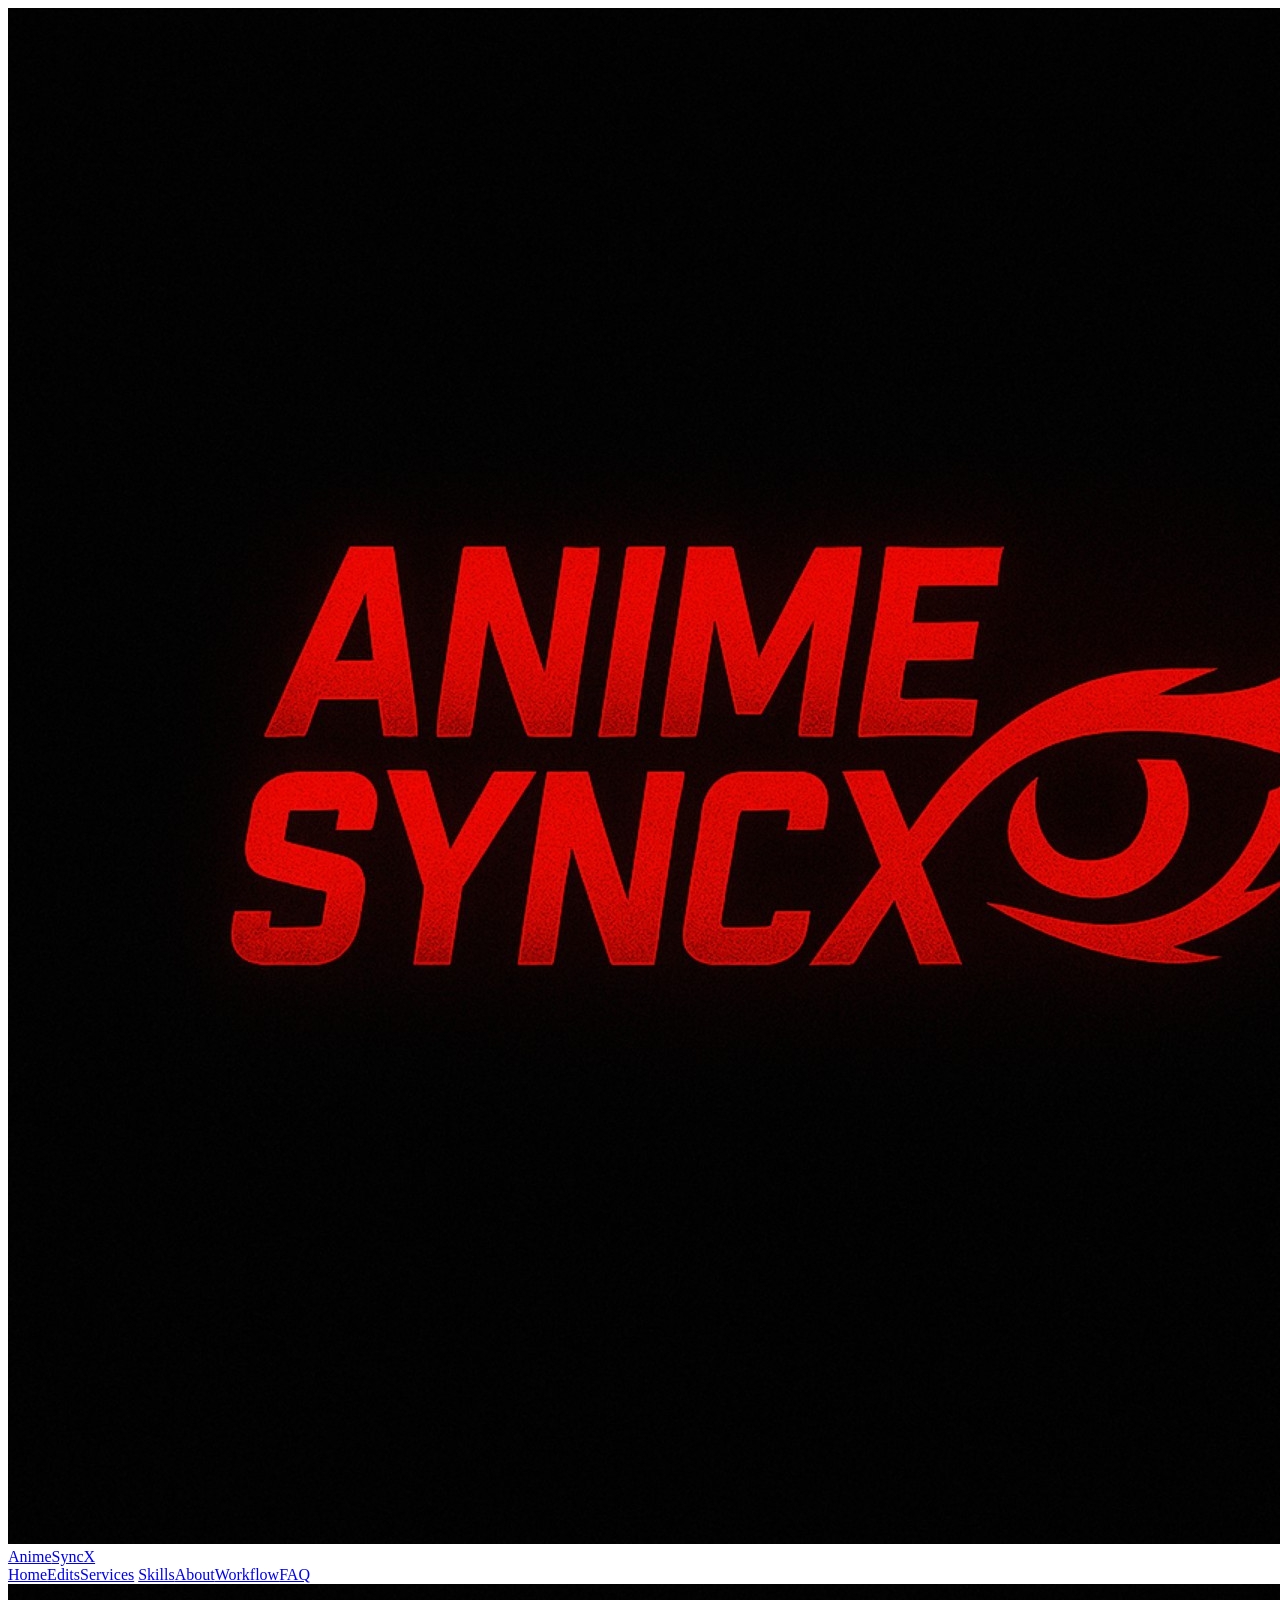
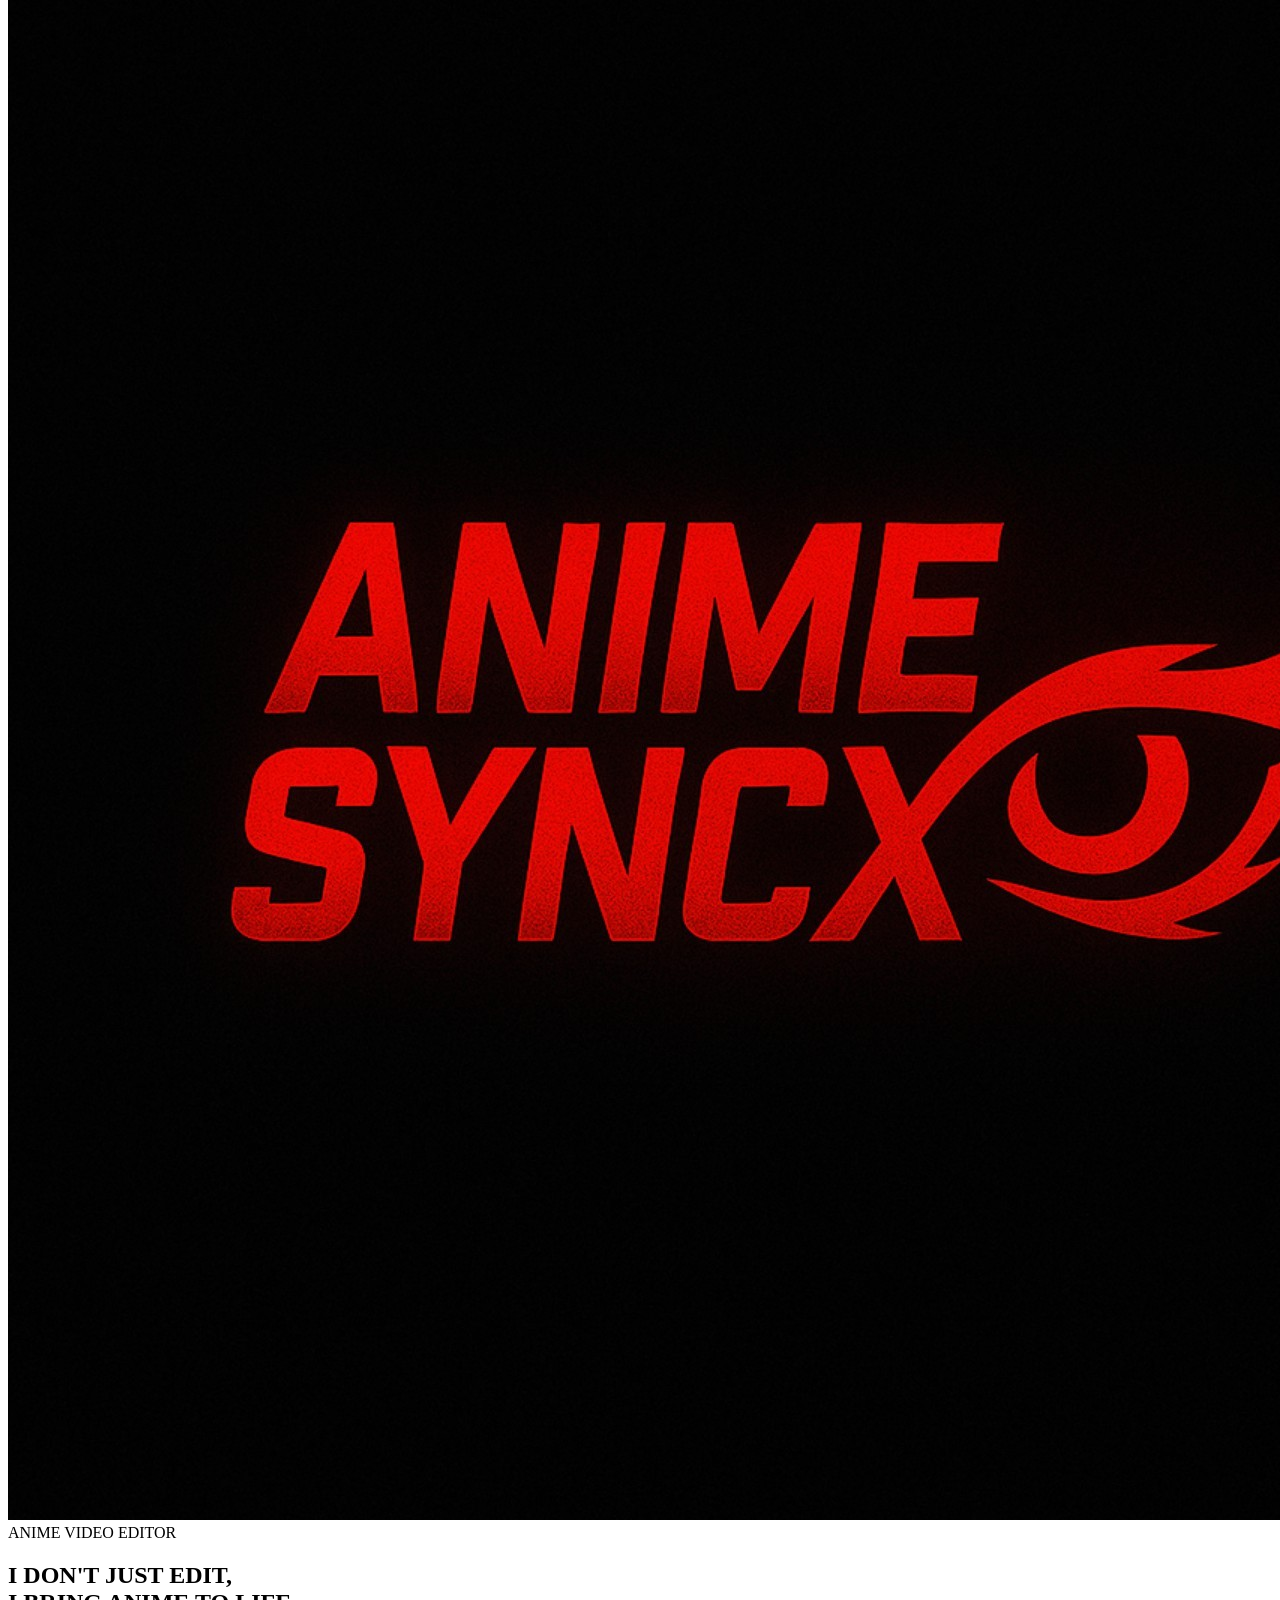
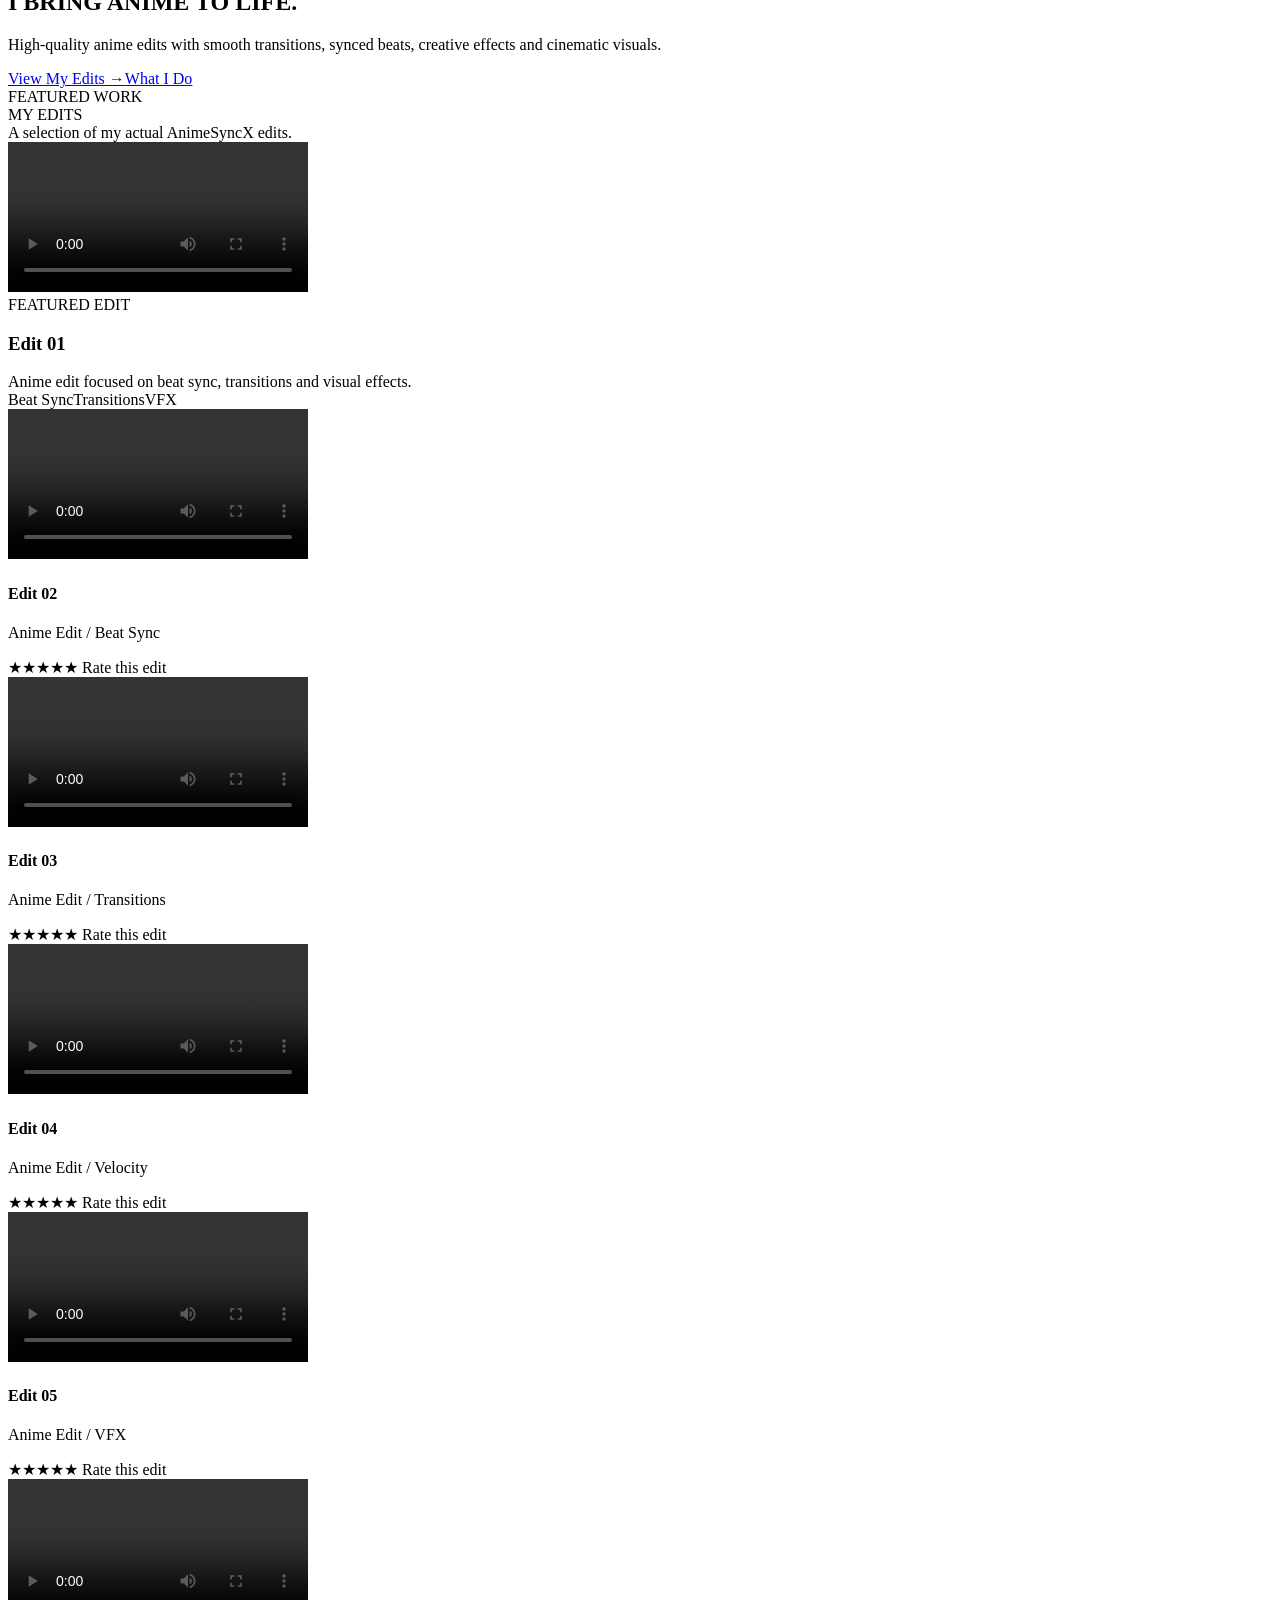
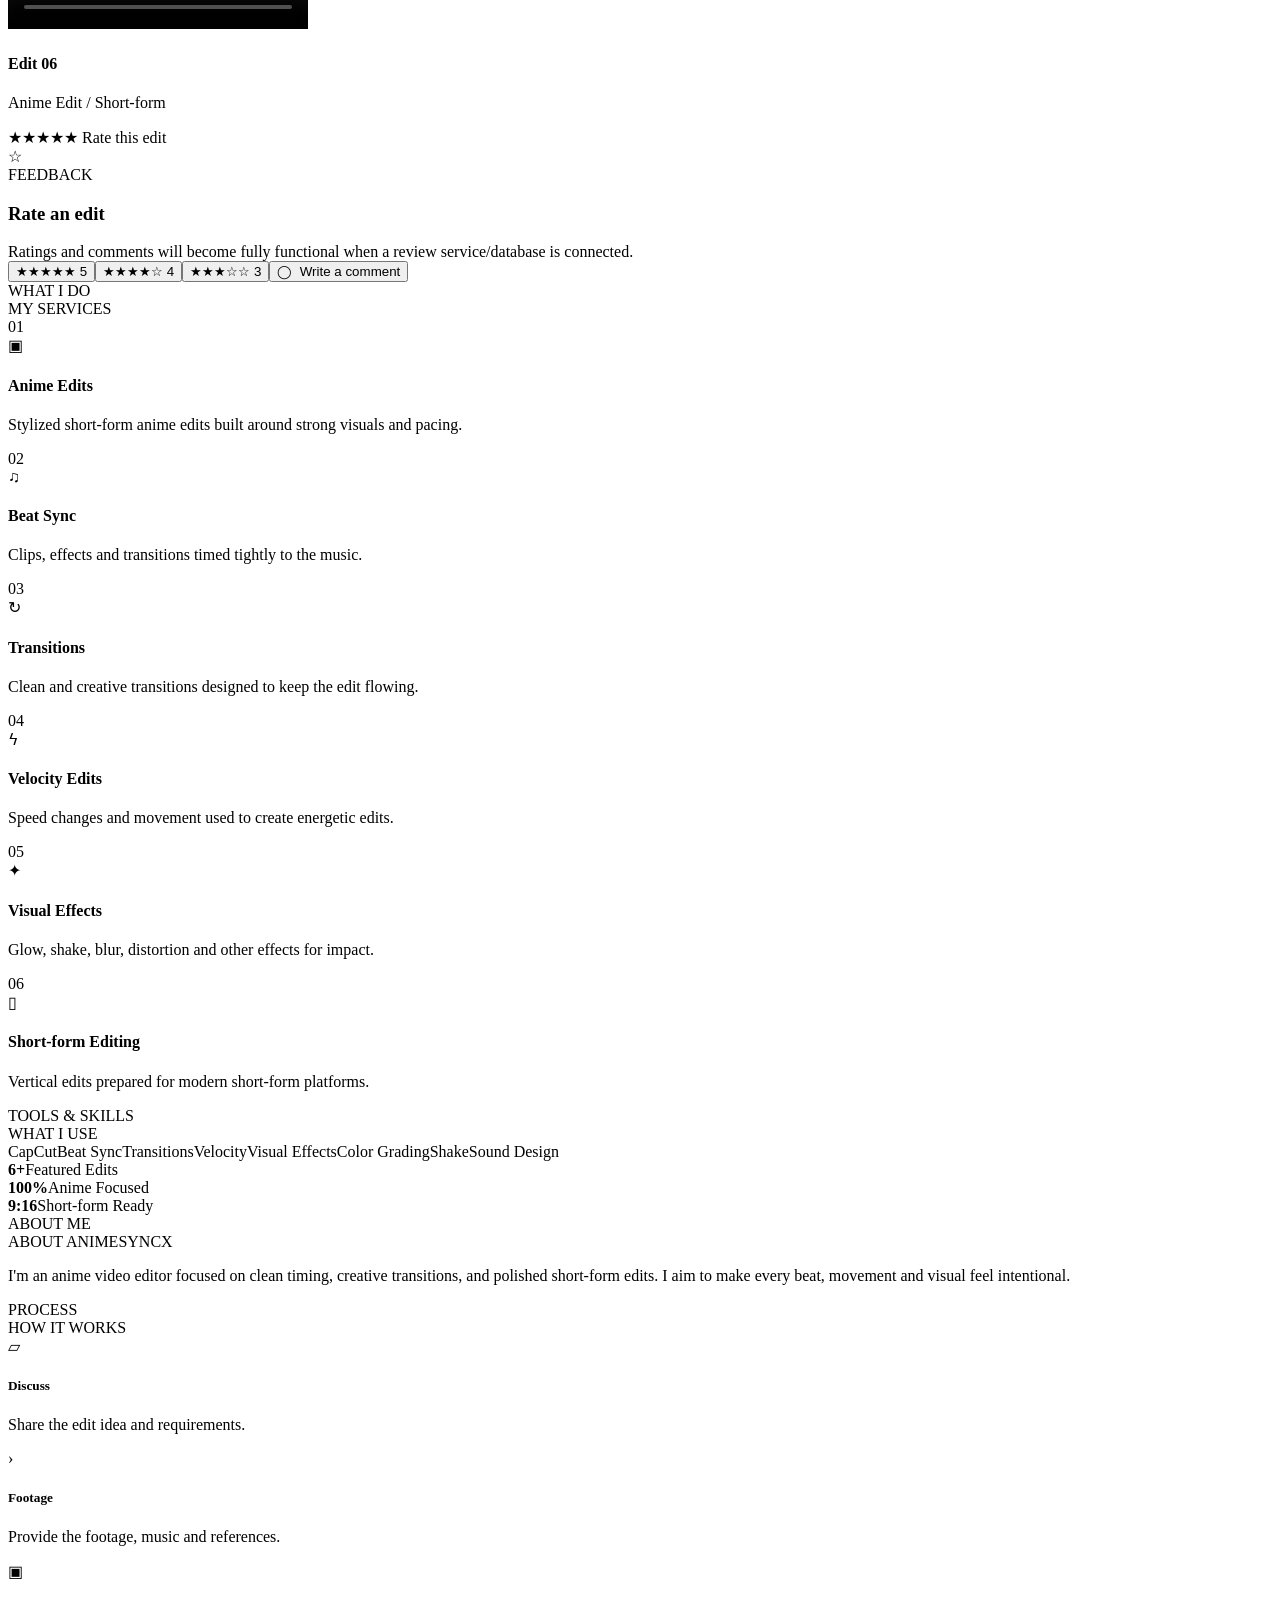
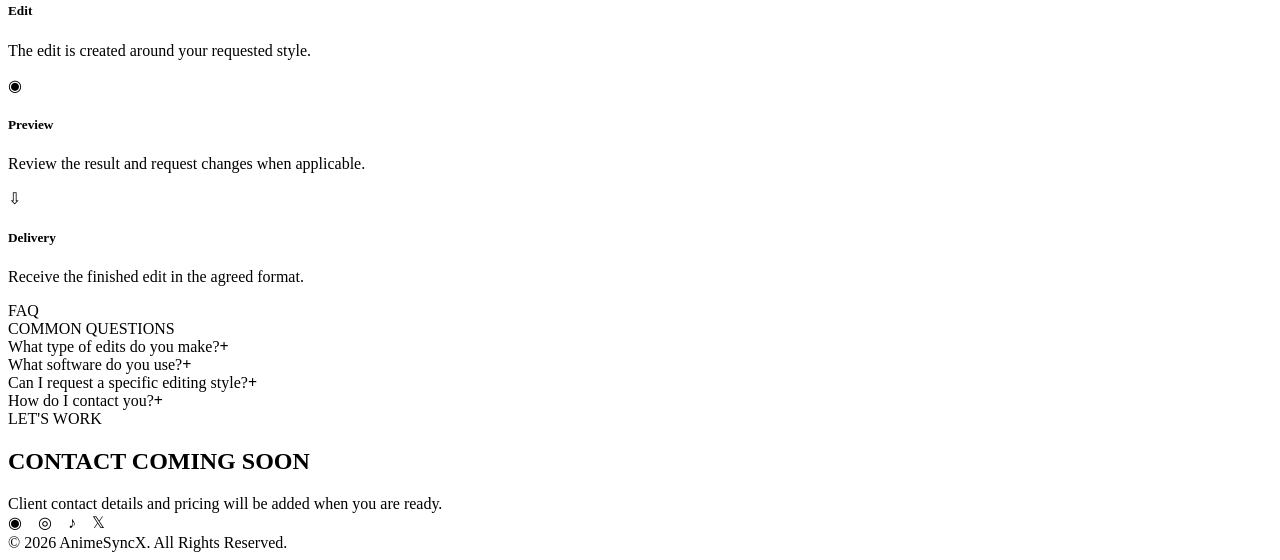
==== commit d4ebec7d: "Rename index-3.html to index.html" ====
--- a/index.html
+++ b/index.html
@@ -7,34 +7,67 @@
 <link rel="stylesheet" href="style.css">
 </head>
 <body>
-<header class="nav"><div class="nav-inner">
-<a class="brand" href="#home"><img src="logo.png" alt="AnimeSyncX logo"><span class="brand-name">Anime<span>SyncX</span></span></a>
-<nav class="nav-links"><a href="#home">Home</a><a href="#edits">Edits</a><a href="#services">Services</a><a href="#skills">Skills</a><a href="#about">About</a><a href="#workflow">Workflow</a><a href="#faq">FAQ</a></nav>
-</div></header>
+<header class="nav">
+  <div class="nav-inner">
+    <a class="brand" href="#home">
+      <img src="logo.png" alt="AnimeSyncX logo">
+      <span class="brand-name">Anime<span>SyncX</span></span>
+    </a>
+    <nav class="nav-links">
+      <a href="#home">Home</a><a href="#edits">Edits</a><a href="#services">Services</a>
+      <a href="#skills">Skills</a><a href="#about">About</a><a href="#workflow">Workflow</a><a href="#faq">FAQ</a>
+    </nav>
+  </div>
+</header>
 
 <main id="home">
-<section class="hero"><div class="container hero-inner">
-<div class="hero-logo"><img src="logo.png" alt="AnimeSyncX"></div>
-<div class="hero-content"><div class="kicker">ANIME VIDEO EDITOR</div>
-<h1>I DON'T JUST EDIT,<br>I BRING <span>ANIME</span> TO LIFE.</h1>
-<p>High-quality anime edits with smooth transitions, synced beats, creative effects and cinematic visuals.</p>
-<div class="btns"><a class="btn" href="#edits">View My Edits&nbsp; →</a><a class="btn alt" href="#services">What I Do</a></div></div>
-</div></section>
+<section class="hero">
+  <div class="container hero-inner">
+    <div class="hero-logo"><img src="logo.png" alt="AnimeSyncX"></div>
+    <div class="hero-copy">
+      <div class="kicker">ANIME VIDEO EDITOR</div>
+      <h1>I DON'T JUST EDIT,<br>I BRING <span>ANIME</span> TO LIFE.</h1>
+      <p>High-quality anime edits with smooth transitions, synced beats, creative effects and cinematic visuals.</p>
+      <div class="btns"><a class="btn" href="#edits">View My Edits →</a><a class="btn alt" href="#services">What I Do</a></div>
+    </div>
+  </div>
+</section>
 
-<section id="edits" class="feature"><div class="container">
-<div class="feature-grid"><div class="feature-heading"><div class="section-kicker">FEATURED WORK</div><div class="section-title">MY <span>EDITS</span></div><div class="small">A selection of my actual AnimeSyncX edits.</div></div>
-<div class="featured-card"><div class="video-frame"><video class="featured-video" controls preload="metadata" poster="logo.png"><source src="videos/edit1.mp4" type="video/mp4"></video></div><div class="feature-copy"><div class="section-kicker">FEATURED EDIT</div><h3>Edit 01</h3><div class="small">Anime edit focused on beat sync,<br>transitions and visual effects.</div><div class="tags"><span class="tag">Beat Sync</span><span class="tag">Transitions</span><span class="tag">VFX</span></div></div></div></div>
-<div class="cards">
-<article class="card"><video class="thumb-video" controls preload="metadata" poster="logo.png"><source src="videos/edit2.mp4" type="video/mp4"></video><div class="card-body"><h4>Edit 02</h4><p>Anime Edit / Beat Sync</p><div class="stars">★★★★★ <span class="rate">Rate this edit</span></div></div></article>
-<article class="card"><video class="thumb-video" controls preload="metadata" poster="logo.png"><source src="videos/edit3.mp4" type="video/mp4"></video><div class="card-body"><h4>Edit 03</h4><p>Anime Edit / Transitions</p><div class="stars">★★★★★ <span class="rate">Rate this edit</span></div></div></article>
-<article class="card"><video class="thumb-video" controls preload="metadata" poster="logo.png"><source src="videos/edit4.mp4" type="video/mp4"></video><div class="card-body"><h4>Edit 04</h4><p>Anime Edit / Velocity</p><div class="stars">★★★★★ <span class="rate">Rate this edit</span></div></div></article>
-<article class="card"><video class="thumb-video" controls preload="metadata" poster="logo.png"><source src="videos/edit5.mp4" type="video/mp4"></video><div class="card-body"><h4>Edit 05</h4><p>Anime Edit / VFX</p><div class="stars">★★★★★ <span class="rate">Rate this edit</span></div></div></article>
-<article class="card"><video class="thumb-video" controls preload="metadata" poster="logo.png"><source src="videos/edit6.mp4" type="video/mp4"></video><div class="card-body"><h4>Edit 06</h4><p>Anime Edit / Short-form</p><div class="stars">★★★★★ <span class="rate">Rate this edit</span></div></div></article>
-</div></div></section>
+<section id="edits" class="feature">
+<div class="container">
+  <div class="feature-grid">
+    <div class="feature-heading">
+      <div class="section-kicker">FEATURED WORK</div>
+      <div class="section-title">MY <span>EDITS</span></div>
+      <div class="small">A selection of my actual AnimeSyncX edits.</div>
+    </div>
 
-<section class="feedback"><div class="container feedback-box"><div class="feedback-icon">☆</div><div><div class="section-kicker">FEEDBACK</div><h3>Rate an edit</h3><div class="small">Ratings and comments will become fully functional when a review service/database is connected.</div></div><div class="feedback-actions"><button class="rating-btn"><span>★★★★★</span> 5</button><button class="rating-btn"><span>★★★★</span>☆ 4</button><button class="rating-btn"><span>★★★</span>☆☆ 3</button><button class="comment-btn">◯ &nbsp;Write a comment</button></div></div></section>
+    <div class="featured-card">
+      <video class="featured-video" controls preload="metadata" playsinline>
+        <source src="videos/edit1.mp4" type="video/mp4">
+      </video>
+      <div class="feature-copy">
+        <div class="section-kicker">FEATURED EDIT</div>
+        <h3>Edit 01</h3>
+        <div class="small">Anime edit focused on beat sync, transitions and visual effects.</div>
+        <div class="tags"><span class="tag">Beat Sync</span><span class="tag">Transitions</span><span class="tag">VFX</span></div>
+      </div>
+    </div>
+  </div>
 
-<section id="services" class="services"><div class="container service-grid"><div><div class="section-kicker">WHAT I DO ⇆</div><div class="section-title">MY <span>SERVICES</span></div></div><div class="services-list">
+  <div class="cards">
+    <article class="card"><video class="thumb-video" controls preload="metadata" playsinline><source src="videos/edit2.mp4" type="video/mp4"></video><div class="card-body"><h4>Edit 02</h4><p>Anime Edit / Beat Sync</p><div class="stars">★★★★★ <span class="rate">Rate this edit</span></div></div></article>
+    <article class="card"><video class="thumb-video" controls preload="metadata" playsinline><source src="videos/edit3.mp4" type="video/mp4"></video><div class="card-body"><h4>Edit 03</h4><p>Anime Edit / Transitions</p><div class="stars">★★★★★ <span class="rate">Rate this edit</span></div></div></article>
+    <article class="card"><video class="thumb-video" controls preload="metadata" playsinline><source src="videos/edit4.mp4" type="video/mp4"></video><div class="card-body"><h4>Edit 04</h4><p>Anime Edit / Velocity</p><div class="stars">★★★★★ <span class="rate">Rate this edit</span></div></div></article>
+    <article class="card"><video class="thumb-video" controls preload="metadata" playsinline><source src="videos/edit5.mp4" type="video/mp4"></video><div class="card-body"><h4>Edit 05</h4><p>Anime Edit / VFX</p><div class="stars">★★★★★ <span class="rate">Rate this edit</span></div></div></article>
+    <article class="card"><video class="thumb-video" controls preload="metadata" playsinline><source src="videos/edit6.mp4" type="video/mp4"></video><div class="card-body"><h4>Edit 06</h4><p>Anime Edit / Short-form</p><div class="stars">★★★★★ <span class="rate">Rate this edit</span></div></div></article>
+  </div>
+</div>
+</section>
+
+<section class="feedback"><div class="container feedback-box"><div class="feedback-icon">☆</div><div><div class="section-kicker">FEEDBACK</div><h3>Rate an edit</h3><div class="small">Ratings and comments will become fully functional when a review service/database is connected.</div></div><div class="feedback-actions"><button class="rating-btn">★★★★★ 5</button><button class="rating-btn">★★★★☆ 4</button><button class="rating-btn">★★★☆☆ 3</button><button class="comment-btn">◯ &nbsp;Write a comment</button></div></div></section>
+
+<section id="services" class="services"><div class="container service-grid"><div><div class="section-kicker">WHAT I DO</div><div class="section-title">MY <span>SERVICES</span></div></div><div class="services-list">
 <article class="service"><span class="service-num">01</span><div class="service-icon">▣</div><h4>Anime Edits</h4><p>Stylized short-form anime edits built around strong visuals and pacing.</p></article>
 <article class="service"><span class="service-num">02</span><div class="service-icon">♫</div><h4>Beat Sync</h4><p>Clips, effects and transitions timed tightly to the music.</p></article>
 <article class="service"><span class="service-num">03</span><div class="service-icon">↻</div><h4>Transitions</h4><p>Clean and creative transitions designed to keep the edit flowing.</p></article>
@@ -43,14 +76,15 @@
 <article class="service"><span class="service-num">06</span><div class="service-icon">▯</div><h4>Short-form Editing</h4><p>Vertical edits prepared for modern short-form platforms.</p></article>
 </div></div></section>
 
-<section class="info"><div id="skills" class="skills"><div class="container" style="width:auto"><div class="section-kicker">TOOLS &amp; SKILLS</div><div class="section-title">WHAT I <span>USE</span></div><div class="pills"><span class="pill">CapCut</span><span class="pill">Beat Sync</span><span class="pill">Transitions</span><span class="pill">Velocity</span><span class="pill">Visual Effects</span><span class="pill">Color Grading</span><span class="pill">Shake</span><span class="pill">Sound Design</span></div><div class="stats"><div class="stat"><strong>6+</strong><span>Featured Edits</span></div><div class="stat"><strong>100%</strong><span>Anime Focused</span></div><div class="stat"><strong>9:16</strong><span>Short-form Ready</span></div></div></div></div>
+<section class="info"><div id="skills" class="skills"><div class="container inner"><div class="section-kicker">TOOLS &amp; SKILLS</div><div class="section-title">WHAT I <span>USE</span></div><div class="pills"><span class="pill">CapCut</span><span class="pill">Beat Sync</span><span class="pill">Transitions</span><span class="pill">Velocity</span><span class="pill">Visual Effects</span><span class="pill">Color Grading</span><span class="pill">Shake</span><span class="pill">Sound Design</span></div><div class="stats"><div class="stat"><strong>6+</strong><span>Featured Edits</span></div><div class="stat"><strong>100%</strong><span>Anime Focused</span></div><div class="stat"><strong>9:16</strong><span>Short-form Ready</span></div></div></div></div>
 <div id="about" class="about"><div class="section-kicker">ABOUT ME</div><div class="section-title">ABOUT <span>ANIMESYNCX</span></div><p>I'm an anime video editor focused on clean timing, creative transitions, and polished short-form edits. I aim to make every beat, movement and visual feel intentional.</p></div></section>
 
-<section id="workflow" class="workflow-faq"><div class="workflow"><div class="container" style="width:auto"><div class="section-kicker">PROCESS</div><div class="section-title">HOW IT <span>WORKS</span></div><div class="steps">
+<section id="workflow" class="workflow-faq"><div class="workflow"><div class="container inner"><div class="section-kicker">PROCESS</div><div class="section-title">HOW IT <span>WORKS</span></div><div class="steps">
 <div class="step"><div class="ico">▱</div><h5>Discuss</h5><p>Share the edit idea and requirements.</p></div><div class="step"><div class="ico">›</div><h5>Footage</h5><p>Provide the footage, music and references.</p></div><div class="step"><div class="ico">▣</div><h5>Edit</h5><p>The edit is created around your requested style.</p></div><div class="step"><div class="ico">◉</div><h5>Preview</h5><p>Review the result and request changes when applicable.</p></div><div class="step"><div class="ico">⇩</div><h5>Delivery</h5><p>Receive the finished edit in the agreed format.</p></div>
 </div></div></div><div id="faq" class="faq"><div class="section-kicker">FAQ</div><div class="section-title">COMMON <span>QUESTIONS</span></div><div class="faq-item">What type of edits do you make?<b>+</b></div><div class="faq-item">What software do you use?<b>+</b></div><div class="faq-item">Can I request a specific editing style?<b>+</b></div><div class="faq-item">How do I contact you?<b>+</b></div></div></section>
 
 <section class="contact"><div class="container contact-inner"><div><div class="section-kicker">LET'S WORK</div><h2>CONTACT <span>COMING SOON</span></h2><div class="small">Client contact details and pricing will be added when you are ready.</div></div><div class="social">◉　◎　♪　𝕏</div></div></section>
 <footer class="footer">© 2026 AnimeSyncX. All Rights Reserved.</footer>
 </main>
-</body></html>
+</body>
+</html>
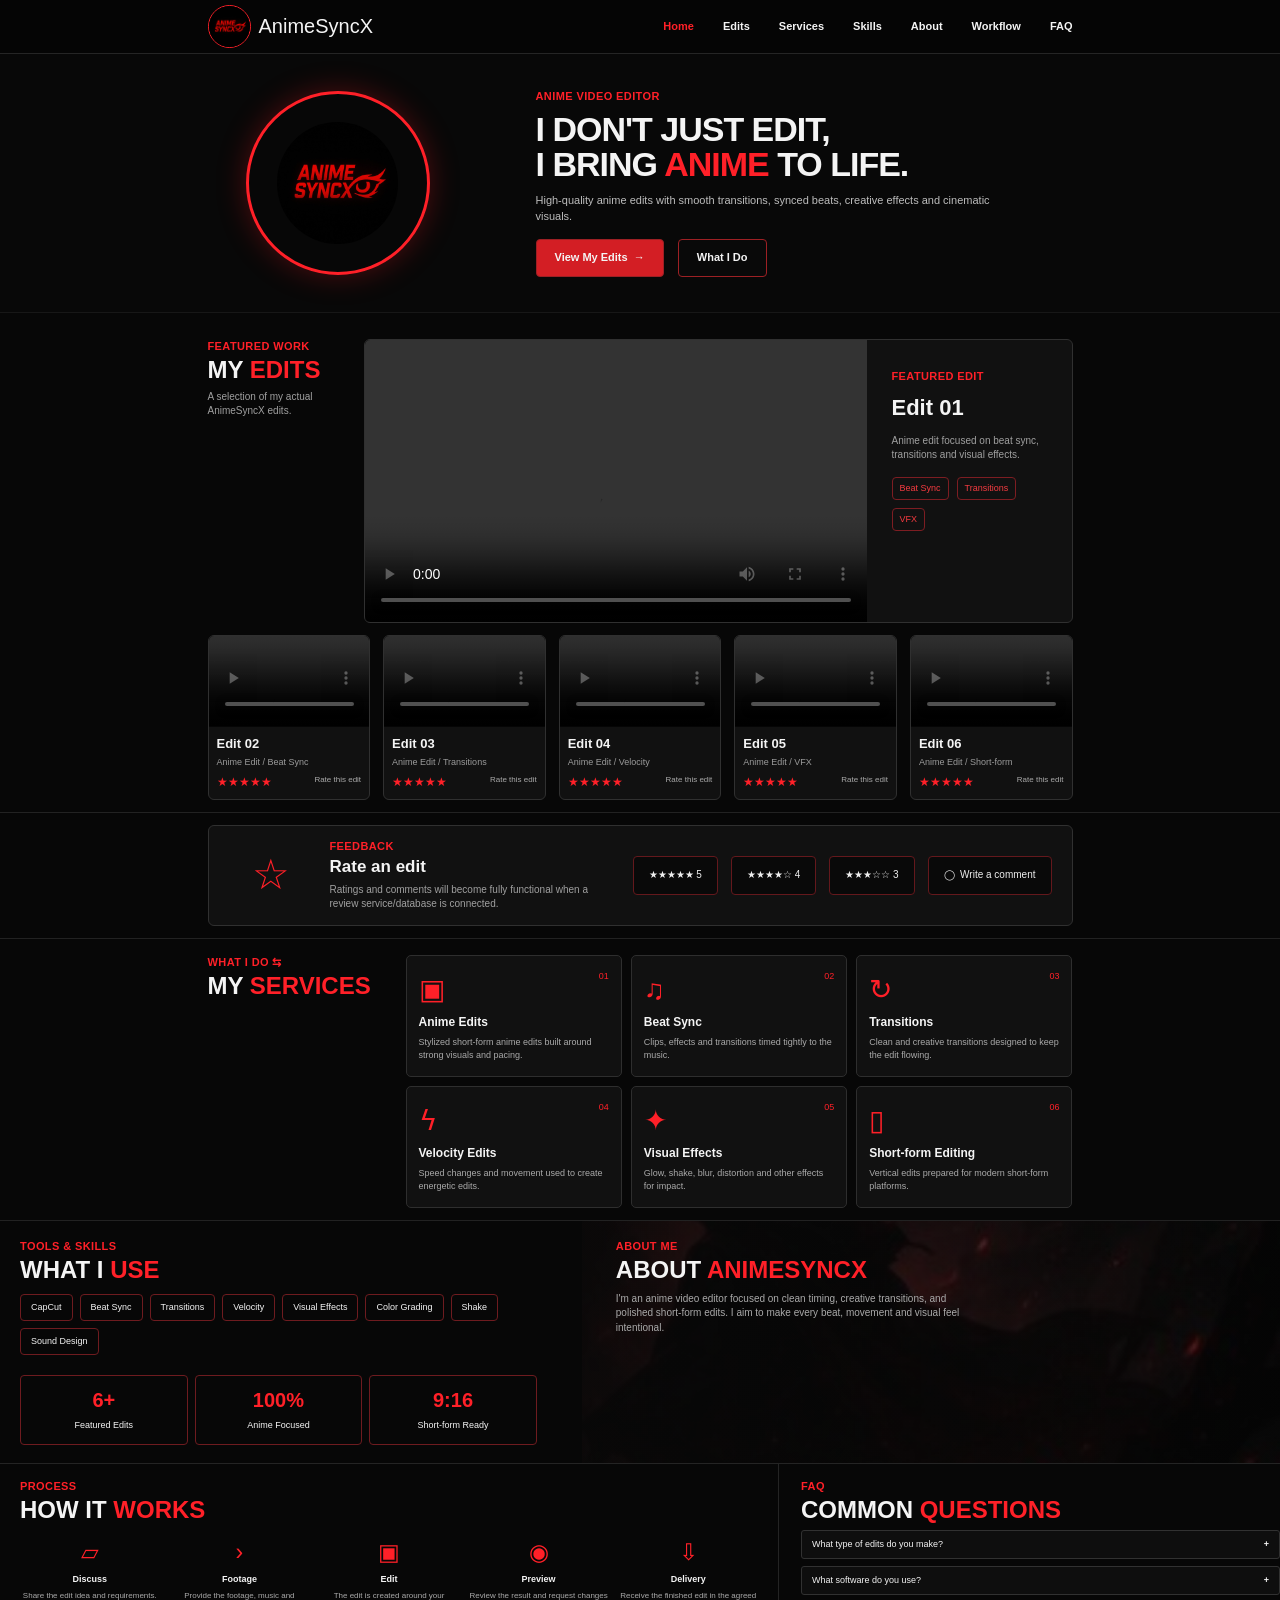
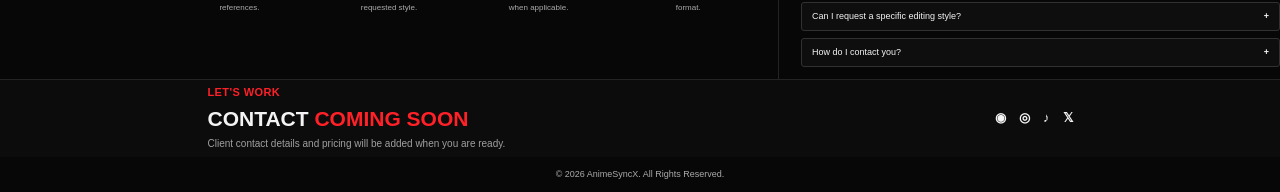
==== commit 8ff0967c: "Rename index-1.html to index.html" ====
--- a/index.html
+++ b/index.html
@@ -7,67 +7,34 @@
 <link rel="stylesheet" href="style.css">
 </head>
 <body>
-<header class="nav">
-  <div class="nav-inner">
-    <a class="brand" href="#home">
-      <img src="logo.png" alt="AnimeSyncX logo">
-      <span class="brand-name">Anime<span>SyncX</span></span>
-    </a>
-    <nav class="nav-links">
-      <a href="#home">Home</a><a href="#edits">Edits</a><a href="#services">Services</a>
-      <a href="#skills">Skills</a><a href="#about">About</a><a href="#workflow">Workflow</a><a href="#faq">FAQ</a>
-    </nav>
-  </div>
-</header>
+<header class="nav"><div class="nav-inner">
+<a class="brand" href="#home"><img src="logo.png" alt="AnimeSyncX logo"><span>Anime<span>SyncX</span></span></a>
+<nav class="nav-links"><a href="#home">Home</a><a href="#edits">Edits</a><a href="#services">Services</a><a href="#skills">Skills</a><a href="#about">About</a><a href="#workflow">Workflow</a><a href="#faq">FAQ</a></nav>
+</div></header>
 
 <main id="home">
-<section class="hero">
-  <div class="container hero-inner">
-    <div class="hero-logo"><img src="logo.png" alt="AnimeSyncX"></div>
-    <div class="hero-copy">
-      <div class="kicker">ANIME VIDEO EDITOR</div>
-      <h1>I DON'T JUST EDIT,<br>I BRING <span>ANIME</span> TO LIFE.</h1>
-      <p>High-quality anime edits with smooth transitions, synced beats, creative effects and cinematic visuals.</p>
-      <div class="btns"><a class="btn" href="#edits">View My Edits →</a><a class="btn alt" href="#services">What I Do</a></div>
-    </div>
-  </div>
-</section>
+<section class="hero"><div class="container hero-inner">
+<div class="hero-logo"><img src="logo.png" alt="AnimeSyncX"></div>
+<div class="hero-copy"><div class="kicker">ANIME VIDEO EDITOR</div>
+<h1>I DON'T JUST EDIT,<br>I BRING <span>ANIME</span> TO LIFE.</h1>
+<p>High-quality anime edits with smooth transitions, synced beats, creative effects and cinematic visuals.</p>
+<div class="btns"><a class="btn" href="#edits">View My Edits&nbsp; →</a><a class="btn alt" href="#services">What I Do</a></div></div>
+</div></section>
 
-<section id="edits" class="feature">
-<div class="container">
-  <div class="feature-grid">
-    <div class="feature-heading">
-      <div class="section-kicker">FEATURED WORK</div>
-      <div class="section-title">MY <span>EDITS</span></div>
-      <div class="small">A selection of my actual AnimeSyncX edits.</div>
-    </div>
+<section id="edits" class="feature"><div class="container">
+<div class="feature-grid"><div class="intro"><div class="section-kicker">FEATURED WORK</div><div class="section-title">MY <span>EDITS</span></div><div class="small">A selection of my actual AnimeSyncX edits.</div></div>
+<div class="featured-card"><video class="featured-video" controls preload="metadata" playsinline><source src="videos/edit1.mp4" type="video/mp4"></video><div class="feature-copy"><div class="section-kicker">FEATURED EDIT</div><h3>Edit 01</h3><div class="small">Anime edit focused on beat sync,<br>transitions and visual effects.</div><div class="tags"><span class="tag">Beat Sync</span><span class="tag">Transitions</span><span class="tag">VFX</span></div></div></div></div>
+<div class="cards">
+<article class="card"><video class="thumb-video" controls preload="metadata" playsinline><source src="videos/edit2.mp4" type="video/mp4"></video><div class="card-body"><h4>Edit 02</h4><p>Anime Edit / Beat Sync</p><div class="stars">★★★★★ <span class="rate">Rate this edit</span></div></div></article>
+<article class="card"><video class="thumb-video" controls preload="metadata" playsinline><source src="videos/edit3.mp4" type="video/mp4"></video><div class="card-body"><h4>Edit 03</h4><p>Anime Edit / Transitions</p><div class="stars">★★★★★ <span class="rate">Rate this edit</span></div></div></article>
+<article class="card"><video class="thumb-video" controls preload="metadata" playsinline><source src="videos/edit4.mp4" type="video/mp4"></video><div class="card-body"><h4>Edit 04</h4><p>Anime Edit / Velocity</p><div class="stars">★★★★★ <span class="rate">Rate this edit</span></div></div></article>
+<article class="card"><video class="thumb-video" controls preload="metadata" playsinline><source src="videos/edit5.mp4" type="video/mp4"></video><div class="card-body"><h4>Edit 05</h4><p>Anime Edit / VFX</p><div class="stars">★★★★★ <span class="rate">Rate this edit</span></div></div></article>
+<article class="card"><video class="thumb-video" controls preload="metadata" playsinline><source src="videos/edit6.mp4" type="video/mp4"></video><div class="card-body"><h4>Edit 06</h4><p>Anime Edit / Short-form</p><div class="stars">★★★★★ <span class="rate">Rate this edit</span></div></div></article>
+</div></div></section>
 
-    <div class="featured-card">
-      <video class="featured-video" controls preload="metadata" playsinline>
-        <source src="videos/edit1.mp4" type="video/mp4">
-      </video>
-      <div class="feature-copy">
-        <div class="section-kicker">FEATURED EDIT</div>
-        <h3>Edit 01</h3>
-        <div class="small">Anime edit focused on beat sync, transitions and visual effects.</div>
-        <div class="tags"><span class="tag">Beat Sync</span><span class="tag">Transitions</span><span class="tag">VFX</span></div>
-      </div>
-    </div>
-  </div>
+<section class="feedback"><div class="container feedback-box"><div class="feedback-icon">☆</div><div><div class="section-kicker">FEEDBACK</div><h3>Rate an edit</h3><div class="small">Ratings and comments will become fully functional when a review service/database is connected.</div></div><div class="feedback-actions"><button class="rating-btn"><span>★★★★★</span> 5</button><button class="rating-btn"><span>★★★★</span>☆ 4</button><button class="rating-btn"><span>★★★</span>☆☆ 3</button><button class="comment-btn">◯ &nbsp;Write a comment</button></div></div></section>
 
-  <div class="cards">
-    <article class="card"><video class="thumb-video" controls preload="metadata" playsinline><source src="videos/edit2.mp4" type="video/mp4"></video><div class="card-body"><h4>Edit 02</h4><p>Anime Edit / Beat Sync</p><div class="stars">★★★★★ <span class="rate">Rate this edit</span></div></div></article>
-    <article class="card"><video class="thumb-video" controls preload="metadata" playsinline><source src="videos/edit3.mp4" type="video/mp4"></video><div class="card-body"><h4>Edit 03</h4><p>Anime Edit / Transitions</p><div class="stars">★★★★★ <span class="rate">Rate this edit</span></div></div></article>
-    <article class="card"><video class="thumb-video" controls preload="metadata" playsinline><source src="videos/edit4.mp4" type="video/mp4"></video><div class="card-body"><h4>Edit 04</h4><p>Anime Edit / Velocity</p><div class="stars">★★★★★ <span class="rate">Rate this edit</span></div></div></article>
-    <article class="card"><video class="thumb-video" controls preload="metadata" playsinline><source src="videos/edit5.mp4" type="video/mp4"></video><div class="card-body"><h4>Edit 05</h4><p>Anime Edit / VFX</p><div class="stars">★★★★★ <span class="rate">Rate this edit</span></div></div></article>
-    <article class="card"><video class="thumb-video" controls preload="metadata" playsinline><source src="videos/edit6.mp4" type="video/mp4"></video><div class="card-body"><h4>Edit 06</h4><p>Anime Edit / Short-form</p><div class="stars">★★★★★ <span class="rate">Rate this edit</span></div></div></article>
-  </div>
-</div>
-</section>
-
-<section class="feedback"><div class="container feedback-box"><div class="feedback-icon">☆</div><div><div class="section-kicker">FEEDBACK</div><h3>Rate an edit</h3><div class="small">Ratings and comments will become fully functional when a review service/database is connected.</div></div><div class="feedback-actions"><button class="rating-btn">★★★★★ 5</button><button class="rating-btn">★★★★☆ 4</button><button class="rating-btn">★★★☆☆ 3</button><button class="comment-btn">◯ &nbsp;Write a comment</button></div></div></section>
-
-<section id="services" class="services"><div class="container service-grid"><div><div class="section-kicker">WHAT I DO</div><div class="section-title">MY <span>SERVICES</span></div></div><div class="services-list">
+<section id="services" class="services"><div class="container service-grid"><div><div class="section-kicker">WHAT I DO ⇆</div><div class="section-title">MY <span>SERVICES</span></div></div><div class="services-list">
 <article class="service"><span class="service-num">01</span><div class="service-icon">▣</div><h4>Anime Edits</h4><p>Stylized short-form anime edits built around strong visuals and pacing.</p></article>
 <article class="service"><span class="service-num">02</span><div class="service-icon">♫</div><h4>Beat Sync</h4><p>Clips, effects and transitions timed tightly to the music.</p></article>
 <article class="service"><span class="service-num">03</span><div class="service-icon">↻</div><h4>Transitions</h4><p>Clean and creative transitions designed to keep the edit flowing.</p></article>
@@ -77,14 +44,13 @@
 </div></div></section>
 
 <section class="info"><div id="skills" class="skills"><div class="container inner"><div class="section-kicker">TOOLS &amp; SKILLS</div><div class="section-title">WHAT I <span>USE</span></div><div class="pills"><span class="pill">CapCut</span><span class="pill">Beat Sync</span><span class="pill">Transitions</span><span class="pill">Velocity</span><span class="pill">Visual Effects</span><span class="pill">Color Grading</span><span class="pill">Shake</span><span class="pill">Sound Design</span></div><div class="stats"><div class="stat"><strong>6+</strong><span>Featured Edits</span></div><div class="stat"><strong>100%</strong><span>Anime Focused</span></div><div class="stat"><strong>9:16</strong><span>Short-form Ready</span></div></div></div></div>
-<div id="about" class="about"><div class="section-kicker">ABOUT ME</div><div class="section-title">ABOUT <span>ANIMESYNCX</span></div><p>I'm an anime video editor focused on clean timing, creative transitions, and polished short-form edits. I aim to make every beat, movement and visual feel intentional.</p></div></section>
+<div id="about" class="about"><div class="inner"><div class="section-kicker">ABOUT ME</div><div class="section-title">ABOUT <span>ANIMESYNCX</span></div><p>I'm an anime video editor focused on clean timing, creative transitions, and polished short-form edits. I aim to make every beat, movement and visual feel intentional.</p></div></div></section>
 
 <section id="workflow" class="workflow-faq"><div class="workflow"><div class="container inner"><div class="section-kicker">PROCESS</div><div class="section-title">HOW IT <span>WORKS</span></div><div class="steps">
 <div class="step"><div class="ico">▱</div><h5>Discuss</h5><p>Share the edit idea and requirements.</p></div><div class="step"><div class="ico">›</div><h5>Footage</h5><p>Provide the footage, music and references.</p></div><div class="step"><div class="ico">▣</div><h5>Edit</h5><p>The edit is created around your requested style.</p></div><div class="step"><div class="ico">◉</div><h5>Preview</h5><p>Review the result and request changes when applicable.</p></div><div class="step"><div class="ico">⇩</div><h5>Delivery</h5><p>Receive the finished edit in the agreed format.</p></div>
-</div></div></div><div id="faq" class="faq"><div class="section-kicker">FAQ</div><div class="section-title">COMMON <span>QUESTIONS</span></div><div class="faq-item">What type of edits do you make?<b>+</b></div><div class="faq-item">What software do you use?<b>+</b></div><div class="faq-item">Can I request a specific editing style?<b>+</b></div><div class="faq-item">How do I contact you?<b>+</b></div></div></section>
+</div></div></div><div id="faq" class="faq"><div class="inner"><div class="section-kicker">FAQ</div><div class="section-title">COMMON <span>QUESTIONS</span></div><div class="faq-item">What type of edits do you make?<b>+</b></div><div class="faq-item">What software do you use?<b>+</b></div><div class="faq-item">Can I request a specific editing style?<b>+</b></div><div class="faq-item">How do I contact you?<b>+</b></div></div></div></section>
 
 <section class="contact"><div class="container contact-inner"><div><div class="section-kicker">LET'S WORK</div><h2>CONTACT <span>COMING SOON</span></h2><div class="small">Client contact details and pricing will be added when you are ready.</div></div><div class="social">◉　◎　♪　𝕏</div></div></section>
 <footer class="footer">© 2026 AnimeSyncX. All Rights Reserved.</footer>
 </main>
-</body>
-</html>
+</body></html>
--- a/style.css
+++ b/style.css
@@ -0,0 +1,68 @@
+/* AnimeSyncX — restored professional layout */
+:root{--bg:#070707;--panel:#111;--red:#ff2028;--text:#f4f4f4;--muted:#a8a8a8;--line:#2b2b2b;--max:865px}
+*{box-sizing:border-box}
+html{scroll-behavior:smooth}
+body{margin:0;background:var(--bg);color:var(--text);font-family:Arial,Helvetica,sans-serif;font-size:13px;line-height:1.45}
+a{color:inherit;text-decoration:none}button{font:inherit}
+.container{width:min(calc(100% - 40px),var(--max));margin:auto}
+.nav{height:54px;background:#050505;border-bottom:1px solid #252525;display:flex;align-items:center;position:sticky;top:0;z-index:20}
+.nav-inner{width:min(calc(100% - 40px),var(--max));margin:auto;display:flex;align-items:center;justify-content:space-between}
+.brand{display:flex;align-items:center;gap:8px;font-size:20px}.brand img{width:43px;height:43px;border-radius:50%;object-fit:cover;border:1px solid var(--red)}
+.brand-name{font-weight:400}.brand-name span{color:var(--red)}
+.nav-links{display:flex;gap:29px;font-size:11px;font-weight:700}.nav-links a:first-child{color:var(--red)}
+
+.hero{background:#080808 url("hero-bg.jpg") center/cover no-repeat;border-bottom:1px solid #171717}
+.hero-inner{min-height:258px;display:grid;grid-template-columns:310px 1fr;align-items:center;gap:18px}
+.hero-logo{width:184px;height:184px;border:3px solid var(--red);border-radius:50%;margin-left:38px;background:#070707;display:grid;place-items:center;box-shadow:0 0 30px rgba(255,20,30,.28)}
+.hero-logo img{width:68%;height:68%;object-fit:cover;border-radius:50%}
+.kicker,.section-kicker{color:var(--red);font-size:11px;font-weight:800;letter-spacing:.4px;text-transform:uppercase}
+.hero h1{font-size:34px;line-height:1.03;margin:7px 0 11px;font-weight:900;letter-spacing:-1px}.hero h1 span,.section-title span,.contact h2 span{color:var(--red)}
+.hero p{color:#bdbdbd;max-width:470px;margin:0 0 15px;font-size:11px}
+.btns{display:flex;gap:14px}.btn{padding:10px 18px;border:1px solid #9d2024;border-radius:4px;background:#d31e24;font-size:11px;font-weight:800}.btn.alt{background:#090909}
+
+.feature{padding:26px 0 12px;border-bottom:1px solid #222}
+.feature-grid{display:grid;grid-template-columns:140px 1fr;gap:16px}
+.section-title{font-size:24px;line-height:1;margin:3px 0 8px;font-weight:900}.small{font-size:10px;color:#a0a0a0}
+.featured-card{border:1px solid #303030;border-radius:6px;background:#111;display:grid;grid-template-columns:minmax(0,1fr) 205px;overflow:hidden}
+.featured-video{width:100%;aspect-ratio:16/9;height:auto;min-height:0;display:block;background:#050505;object-fit:contain}
+.feature-copy{padding:29px 25px}.feature-copy h3{font-size:22px;margin:7px 0 10px}
+.tags{display:flex;gap:8px;flex-wrap:wrap;margin-top:14px}.tag{border:1px solid #7d1d22;color:#f53b40;padding:4px 7px;border-radius:4px;font-size:9px}
+.cards{display:grid;grid-template-columns:repeat(5,1fr);gap:13px;margin-top:12px}
+.card{border:1px solid #303030;background:#111;border-radius:6px;overflow:hidden}.thumb-video{display:block;width:100%;aspect-ratio:16/9;height:auto;object-fit:cover;background:#050505}
+.card-body{padding:8px}.card h4{margin:0 0 2px;font-size:13px}.card p{margin:0;color:#9b9b9b;font-size:9px}.stars{color:var(--red);font-size:12px;margin-top:5px}.rate{float:right;color:#aaa;font-size:8px}
+video{accent-color:#ff2028}
+
+.feedback{padding:12px 0;border-bottom:1px solid #222}.feedback-box{border:1px solid #303030;border-radius:6px;background:#111;min-height:94px;display:grid;grid-template-columns:85px 1fr auto;align-items:center;gap:16px;padding:13px 20px}
+.feedback-icon{font-size:42px;color:var(--red);text-align:center}.feedback-box h3{margin:0 0 3px;font-size:17px}.feedback-actions{display:flex;gap:13px;align-items:center}
+.rating-btn,.comment-btn{background:#090909;border:1px solid #64181c;color:#eee;border-radius:4px;padding:11px 15px;font-size:10px}
+
+.services{padding:16px 0 12px;border-bottom:1px solid #222}.service-grid{display:grid;grid-template-columns:180px 1fr;gap:18px}
+.services-list{display:grid;grid-template-columns:repeat(3,1fr);gap:9px}.service{border:1px solid #2e2e2e;background:#111;border-radius:5px;padding:14px 12px;min-height:90px}
+.service-icon{color:var(--red);font-size:28px}.service-num{color:var(--red);font-size:9px;float:right}.service h4{font-size:12px;margin:4px 0}.service p{font-size:9px;color:#aaa;margin:0}
+
+.info{display:grid;grid-template-columns:1fr 1.2fr;border-bottom:1px solid #242424}.skills,.about{padding:18px 0}.skills{padding-right:25px}.about{padding-left:34px;background:linear-gradient(90deg,rgba(8,8,8,.94),rgba(8,8,8,.55)),url("about-bg.jpg") center/cover no-repeat}
+.pills{display:flex;flex-wrap:wrap;gap:7px;margin:12px 0 20px}.pill{border:1px solid #6e1b1f;padding:6px 10px;border-radius:4px;font-size:9px}.stats{display:grid;grid-template-columns:repeat(3,1fr);gap:7px}
+.stat{border:1px solid #6e1b1f;border-radius:4px;text-align:center;padding:10px 4px}.stat strong{display:block;color:var(--red);font-size:20px}.stat span{font-size:9px}.about p{font-size:10px;color:#aaa;max-width:350px}
+
+.workflow-faq{display:grid;grid-template-columns:1.55fr 1fr;border-bottom:1px solid #242424}.workflow,.faq{padding:15px 0 12px}.faq{padding-left:22px;border-left:1px solid #242424}
+.steps{display:grid;grid-template-columns:repeat(5,1fr);gap:10px;margin-top:14px}.step{text-align:center}.step .ico{color:var(--red);font-size:23px}.step h5{margin:4px 0;font-size:9px}.step p{font-size:8px;color:#aaa;margin:0}
+.faq-item{border:1px solid #313131;background:#0e0e0e;margin-top:7px;padding:7px 10px;border-radius:3px;font-size:9px;display:flex;justify-content:space-between}
+
+.contact{min-height:77px;background:#0c0c0c url("hero-bg.jpg") right center/cover no-repeat;display:flex;align-items:center}.contact-inner{display:flex;align-items:center}.contact h2{font-size:21px;margin:3px 0}.social{margin-left:auto;font-weight:900}.footer{height:35px;display:flex;align-items:center;justify-content:center;color:#aaa;font-size:9px}
+
+@media(max-width:760px){
+ .container,.nav-inner{width:min(calc(100% - 32px),var(--max))}.nav{height:62px}.nav-links{gap:15px;font-size:10px}.brand{font-size:18px}.brand img{width:40px;height:40px}
+ .hero-inner{min-height:auto;display:flex;flex-direction:column;justify-content:center;text-align:center;padding:42px 0 48px;gap:28px}.hero-logo{width:170px;height:170px;margin:0 auto}.hero h1{font-size:31px}.hero p{max-width:620px;font-size:13px;margin:0 auto 18px}.btns{justify-content:center}
+ .feature{padding:28px 0 16px}.feature-grid{display:block}.featured-card{margin-top:22px;display:block}.featured-video{width:100%;aspect-ratio:16/9;height:auto;min-height:0;object-fit:contain}.feature-copy{padding:20px}.cards{grid-template-columns:repeat(2,1fr);gap:12px}
+ .thumb-video{aspect-ratio:16/9;height:auto}.feedback-box{grid-template-columns:70px 1fr;gap:12px}.feedback-actions{grid-column:1/-1;justify-content:flex-start;flex-wrap:wrap}
+ .service-grid{grid-template-columns:1fr}.services-list{grid-template-columns:repeat(2,1fr)}.info{grid-template-columns:1fr}.skills{padding-right:0}.about{padding-left:0;padding-top:22px;min-height:260px}
+ .workflow-faq{grid-template-columns:1fr}.faq{padding-left:0;border-left:0;border-top:1px solid #242424;padding-top:20px}.steps{grid-template-columns:repeat(5,1fr)}.contact{padding:18px 0}
+}
+@media(max-width:520px){
+ .container,.nav-inner{width:calc(100% - 28px)}.nav{height:58px}.nav-inner{justify-content:flex-start}.nav-links{display:none}.brand{font-size:20px}.brand img{width:40px;height:40px}
+ .hero-inner{padding:38px 0 42px;gap:24px}.hero-logo{width:150px;height:150px}.hero h1{font-size:28px;line-height:1.05}.hero p{font-size:12px;line-height:1.6}.btns{gap:10px}.btn{padding:10px 13px;font-size:11px}
+ .section-title{font-size:23px}.feature-grid>.small{font-size:12px}.featured-card{margin-top:18px}.featured-video{aspect-ratio:16/9;height:auto;min-height:0}.feature-copy{padding:17px}.feature-copy .small{font-size:12px}
+ .cards{grid-template-columns:1fr 1fr}.thumb-video{aspect-ratio:16/9;height:auto}.card-body{padding:9px}.card h4{font-size:13px}.card p{font-size:10px}
+ .feedback-box{grid-template-columns:1fr;text-align:center;padding:16px}.feedback-actions{justify-content:center}.services-list{grid-template-columns:1fr}.service{min-height:0}.about{min-height:230px}.stats{grid-template-columns:1fr 1fr 1fr}.stat strong{font-size:18px}
+ .steps{grid-template-columns:repeat(2,1fr);gap:18px}.step p{font-size:10px}.faq-item{font-size:11px;padding:10px}.contact{text-align:center}.contact-inner{display:block!important}.social{margin-top:14px}
+}
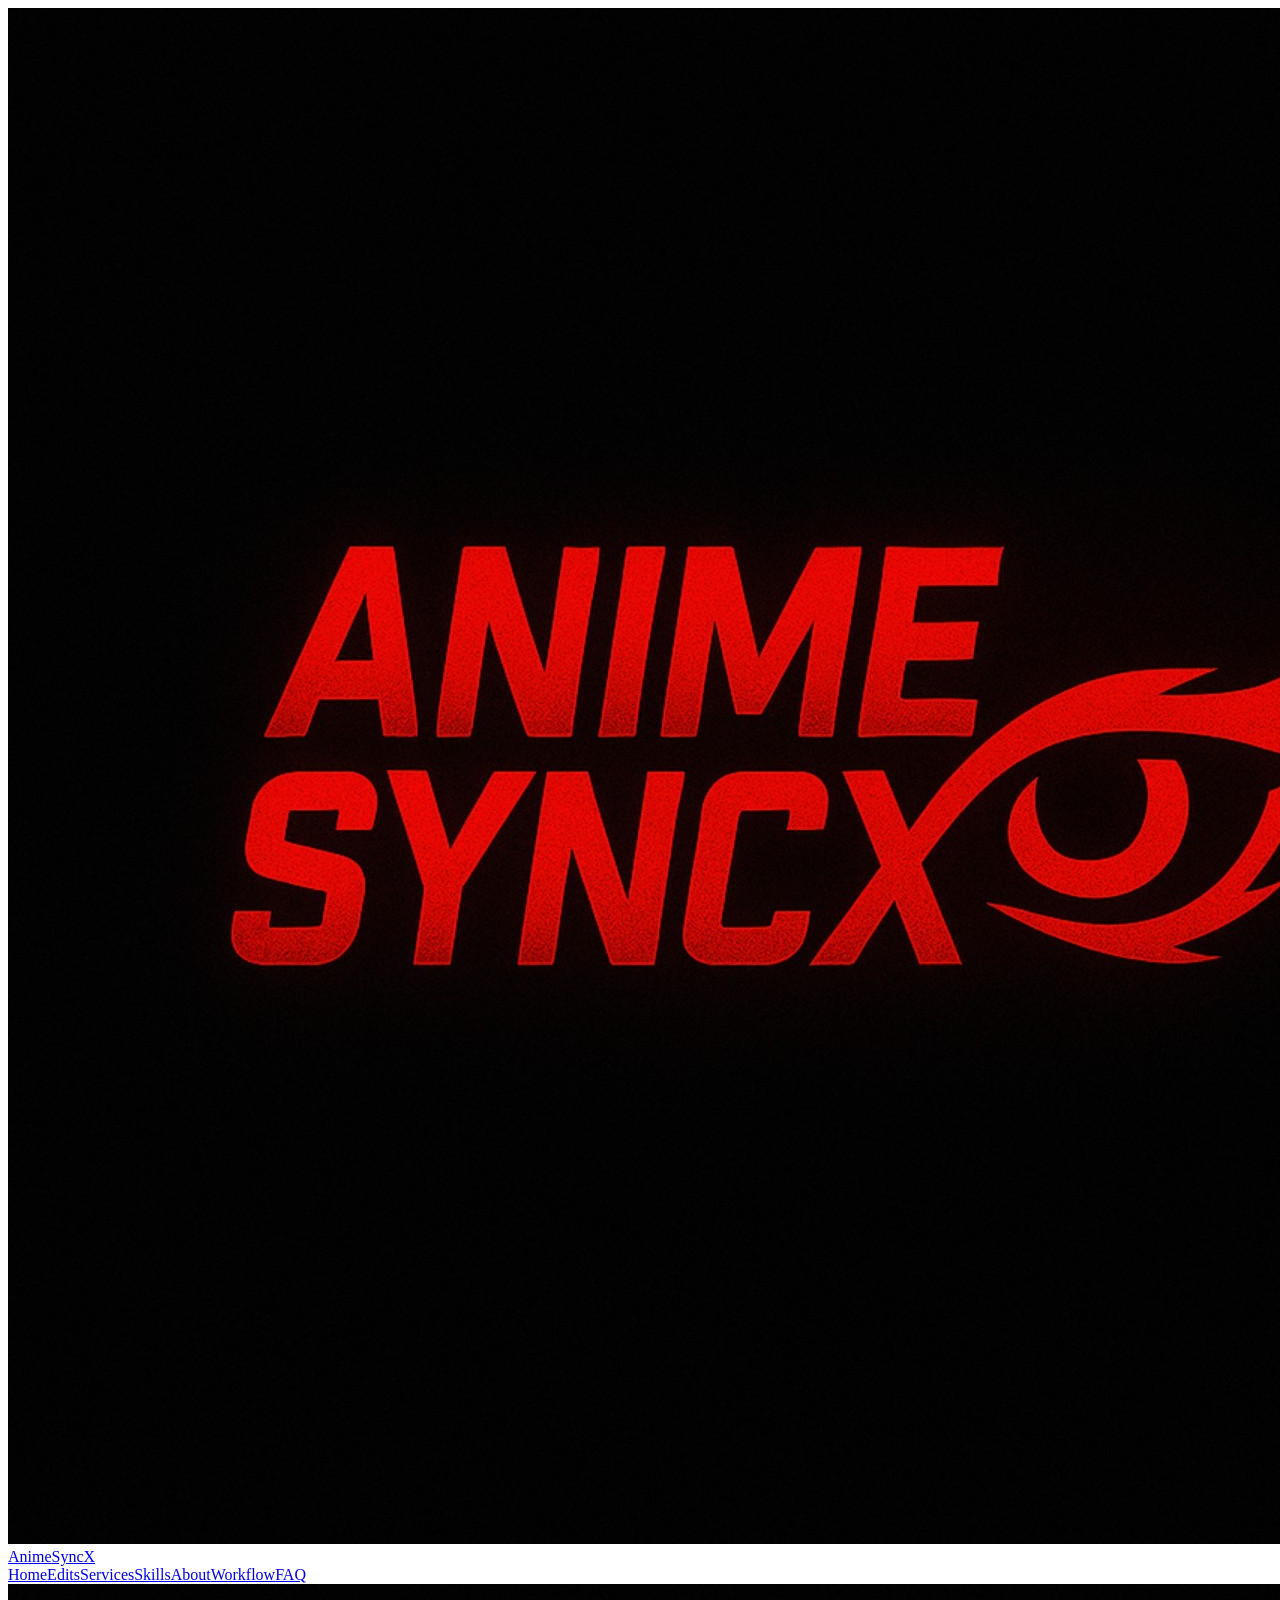
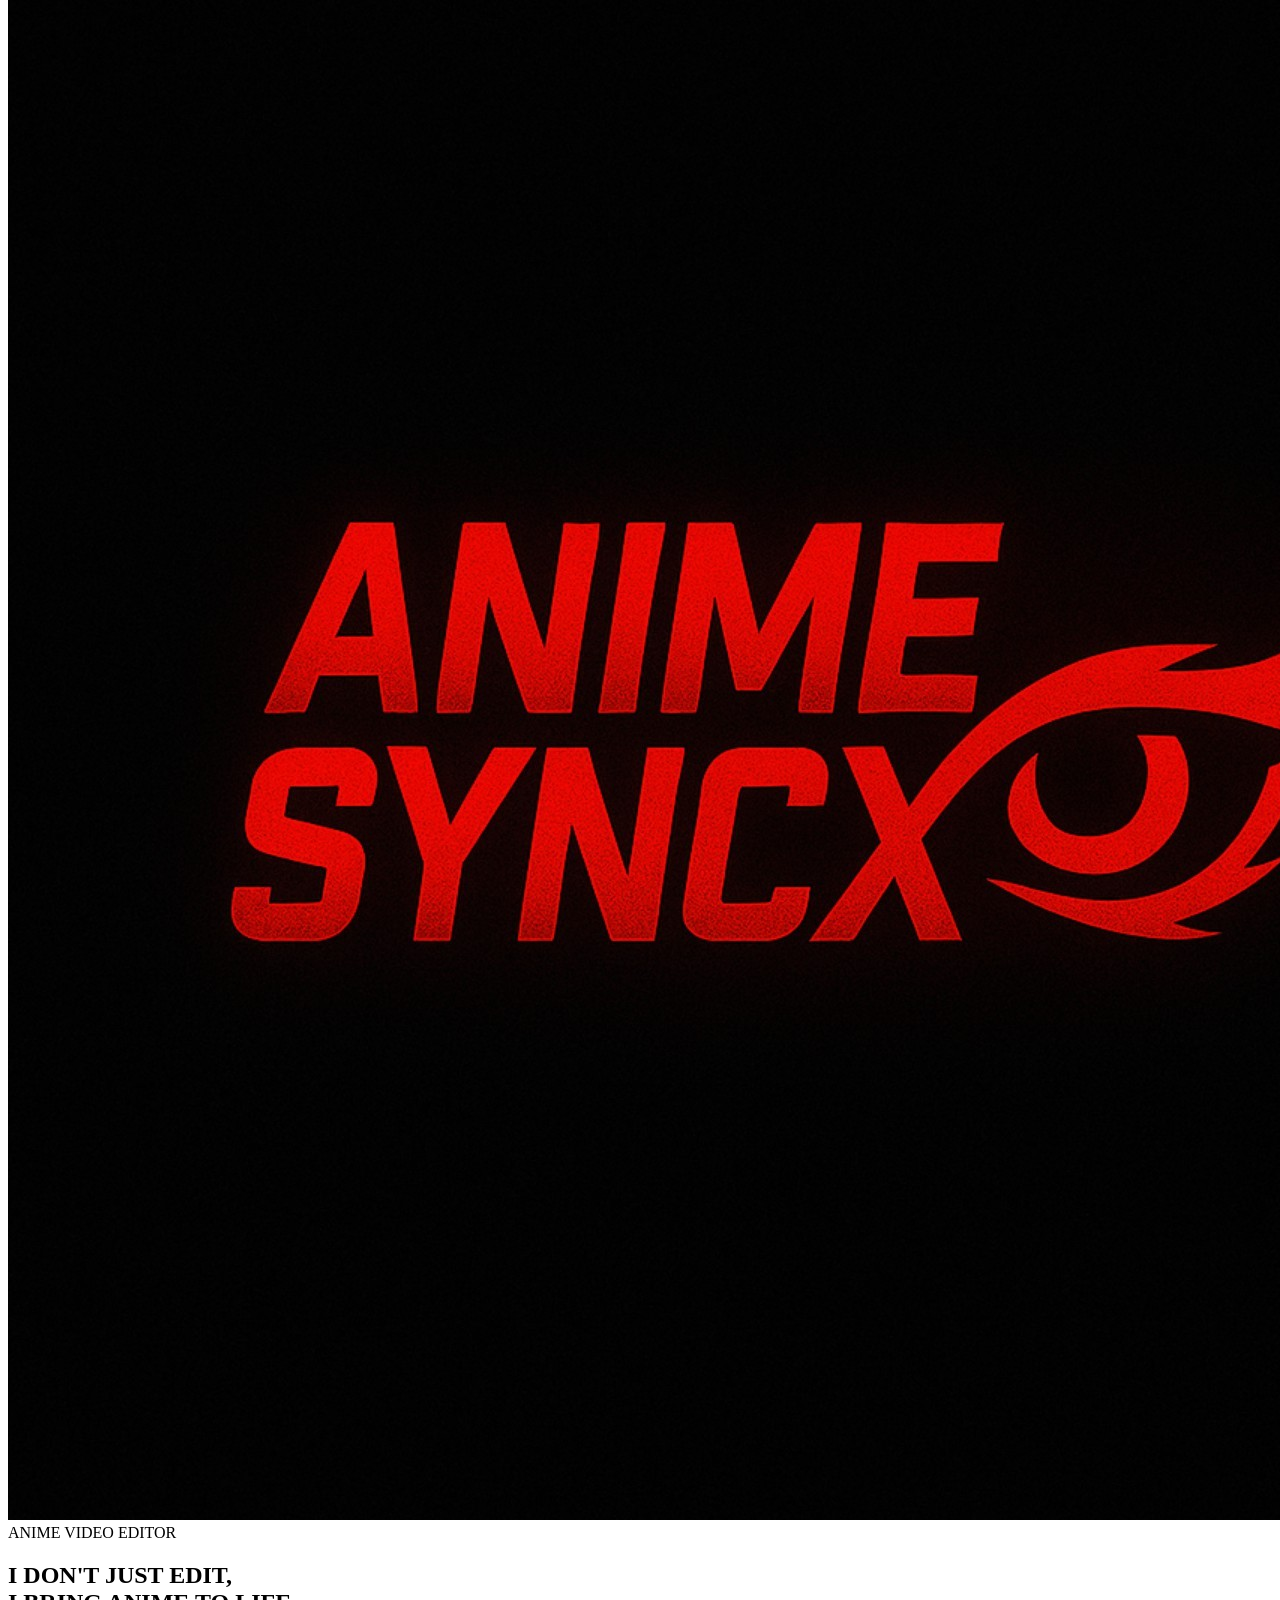
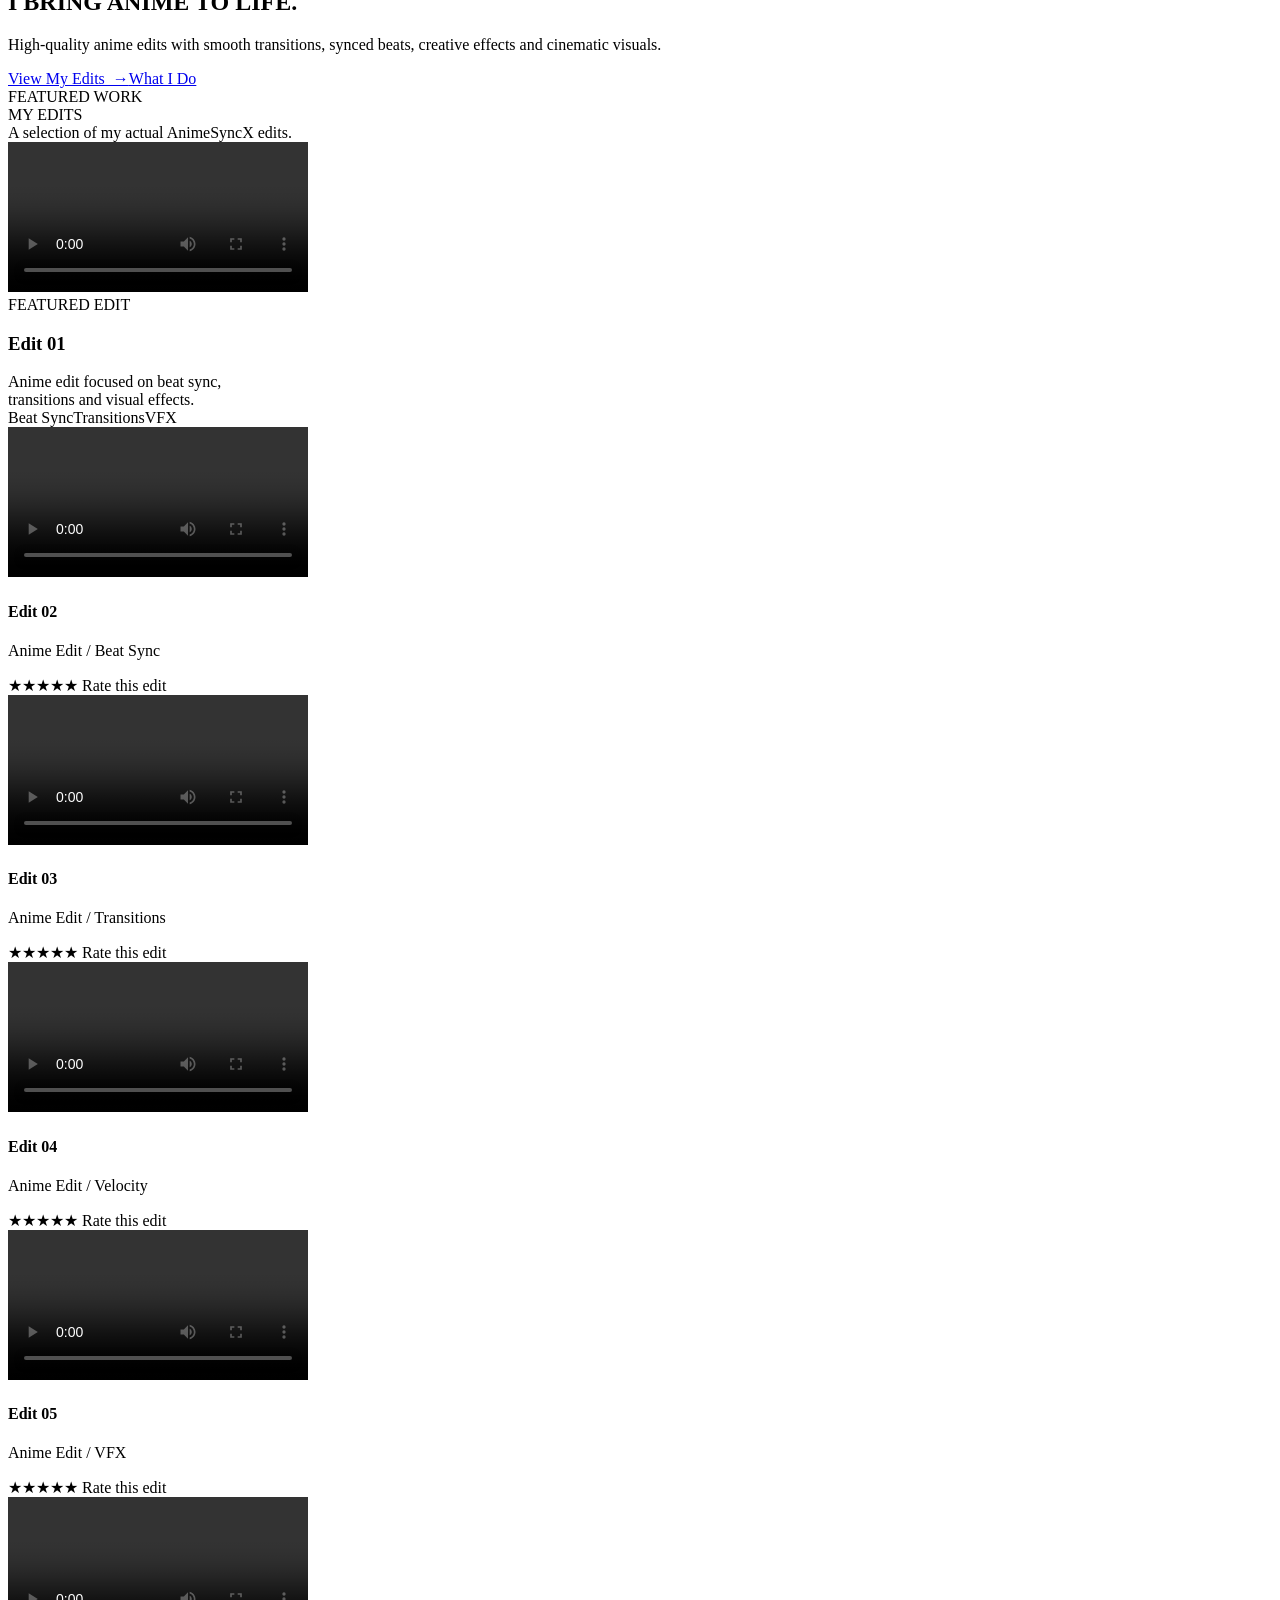
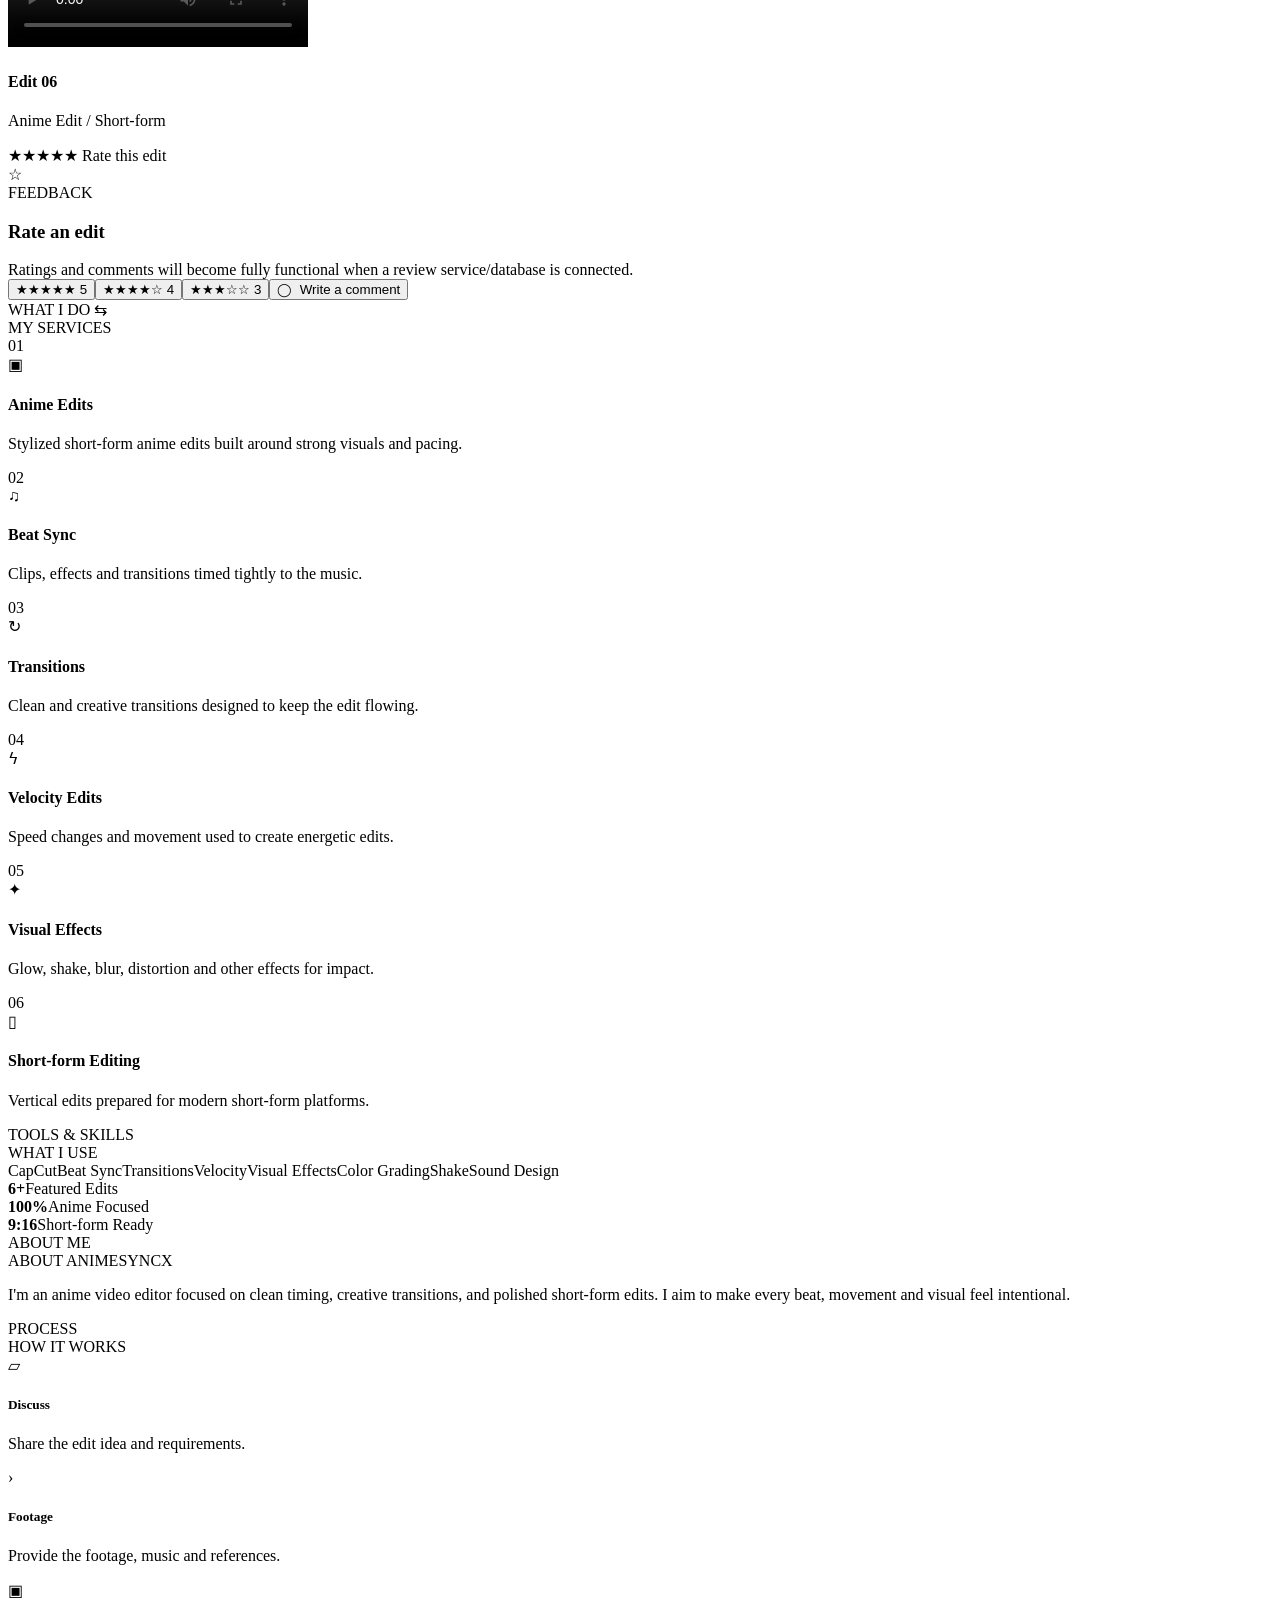
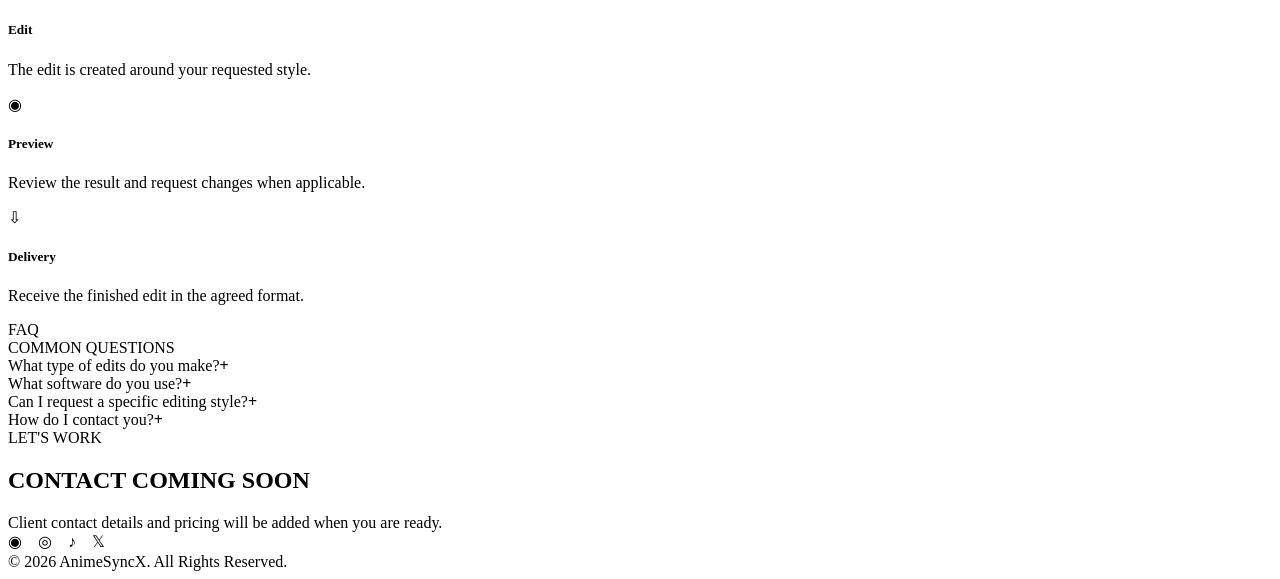
==== commit b1e70959: "Rename AnimeSyncX_index.html to index.html" ====
--- a/index.html
+++ b/index.html
@@ -11,7 +11,6 @@
 <a class="brand" href="#home"><img src="logo.png" alt="AnimeSyncX logo"><span>Anime<span>SyncX</span></span></a>
 <nav class="nav-links"><a href="#home">Home</a><a href="#edits">Edits</a><a href="#services">Services</a><a href="#skills">Skills</a><a href="#about">About</a><a href="#workflow">Workflow</a><a href="#faq">FAQ</a></nav>
 </div></header>
-
 <main id="home">
 <section class="hero"><div class="container hero-inner">
 <div class="hero-logo"><img src="logo.png" alt="AnimeSyncX"></div>
@@ -29,7 +28,7 @@
 <article class="card"><video class="thumb-video" controls preload="metadata" playsinline><source src="videos/edit3.mp4" type="video/mp4"></video><div class="card-body"><h4>Edit 03</h4><p>Anime Edit / Transitions</p><div class="stars">★★★★★ <span class="rate">Rate this edit</span></div></div></article>
 <article class="card"><video class="thumb-video" controls preload="metadata" playsinline><source src="videos/edit4.mp4" type="video/mp4"></video><div class="card-body"><h4>Edit 04</h4><p>Anime Edit / Velocity</p><div class="stars">★★★★★ <span class="rate">Rate this edit</span></div></div></article>
 <article class="card"><video class="thumb-video" controls preload="metadata" playsinline><source src="videos/edit5.mp4" type="video/mp4"></video><div class="card-body"><h4>Edit 05</h4><p>Anime Edit / VFX</p><div class="stars">★★★★★ <span class="rate">Rate this edit</span></div></div></article>
-<article class="card"><video class="thumb-video" controls preload="metadata" playsinline><source src="videos/edit6.mp4" type="video/mp4"></video><div class="card-body"><h4>Edit 06</h4><p>Anime Edit / Short-form</p><div class="stars">★★★★★ <span class="rate">Rate this edit</span></div></div></article>
+<article class="card"><video class="thumb-video" controls preload="metadata" playsinline><source src="videos/edit6.mp4" type="video/mp4"></video><div class="card-body"><h4>Edit 06</h4><p>Anime Edit / Short-form</p><div class="stars">★★★★★ <span class="rate">Rate this edit</span></div></article>
 </div></div></section>
 
 <section class="feedback"><div class="container feedback-box"><div class="feedback-icon">☆</div><div><div class="section-kicker">FEEDBACK</div><h3>Rate an edit</h3><div class="small">Ratings and comments will become fully functional when a review service/database is connected.</div></div><div class="feedback-actions"><button class="rating-btn"><span>★★★★★</span> 5</button><button class="rating-btn"><span>★★★★</span>☆ 4</button><button class="rating-btn"><span>★★★</span>☆☆ 3</button><button class="comment-btn">◯ &nbsp;Write a comment</button></div></div></section>
